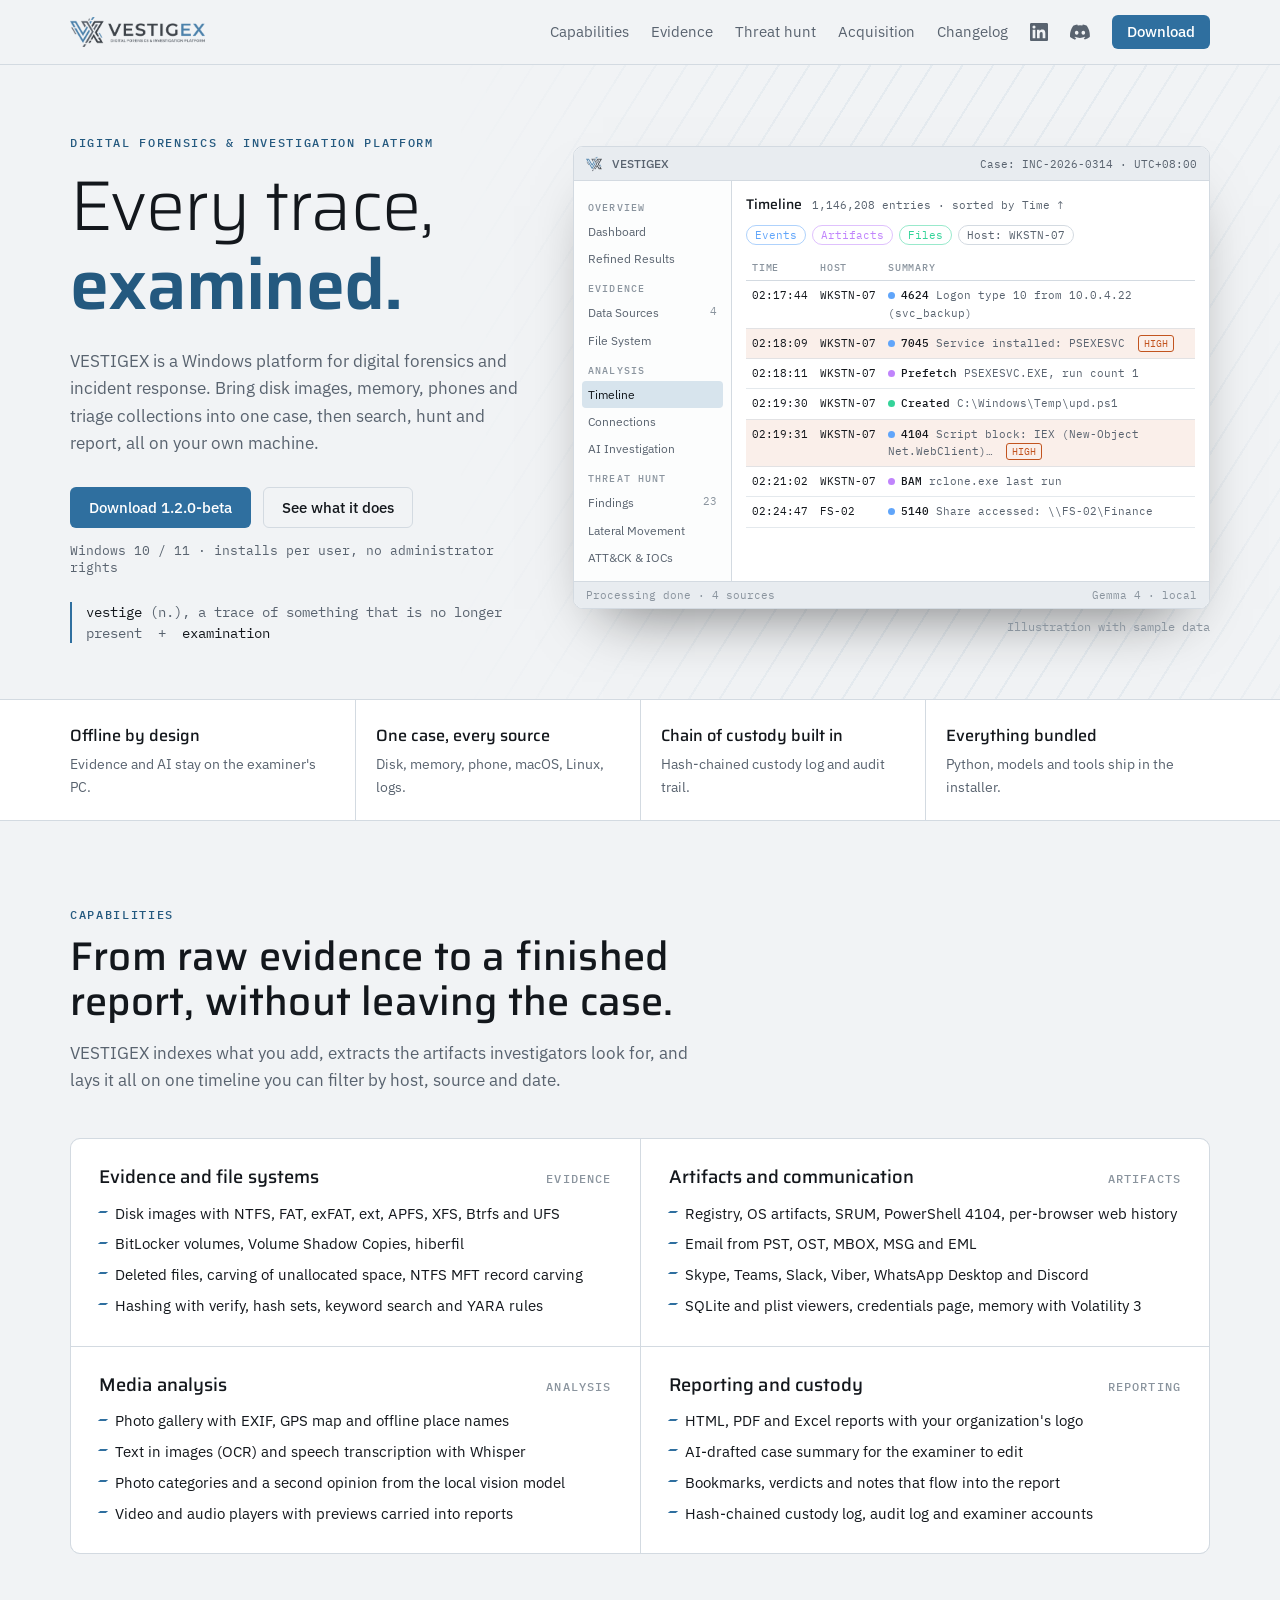
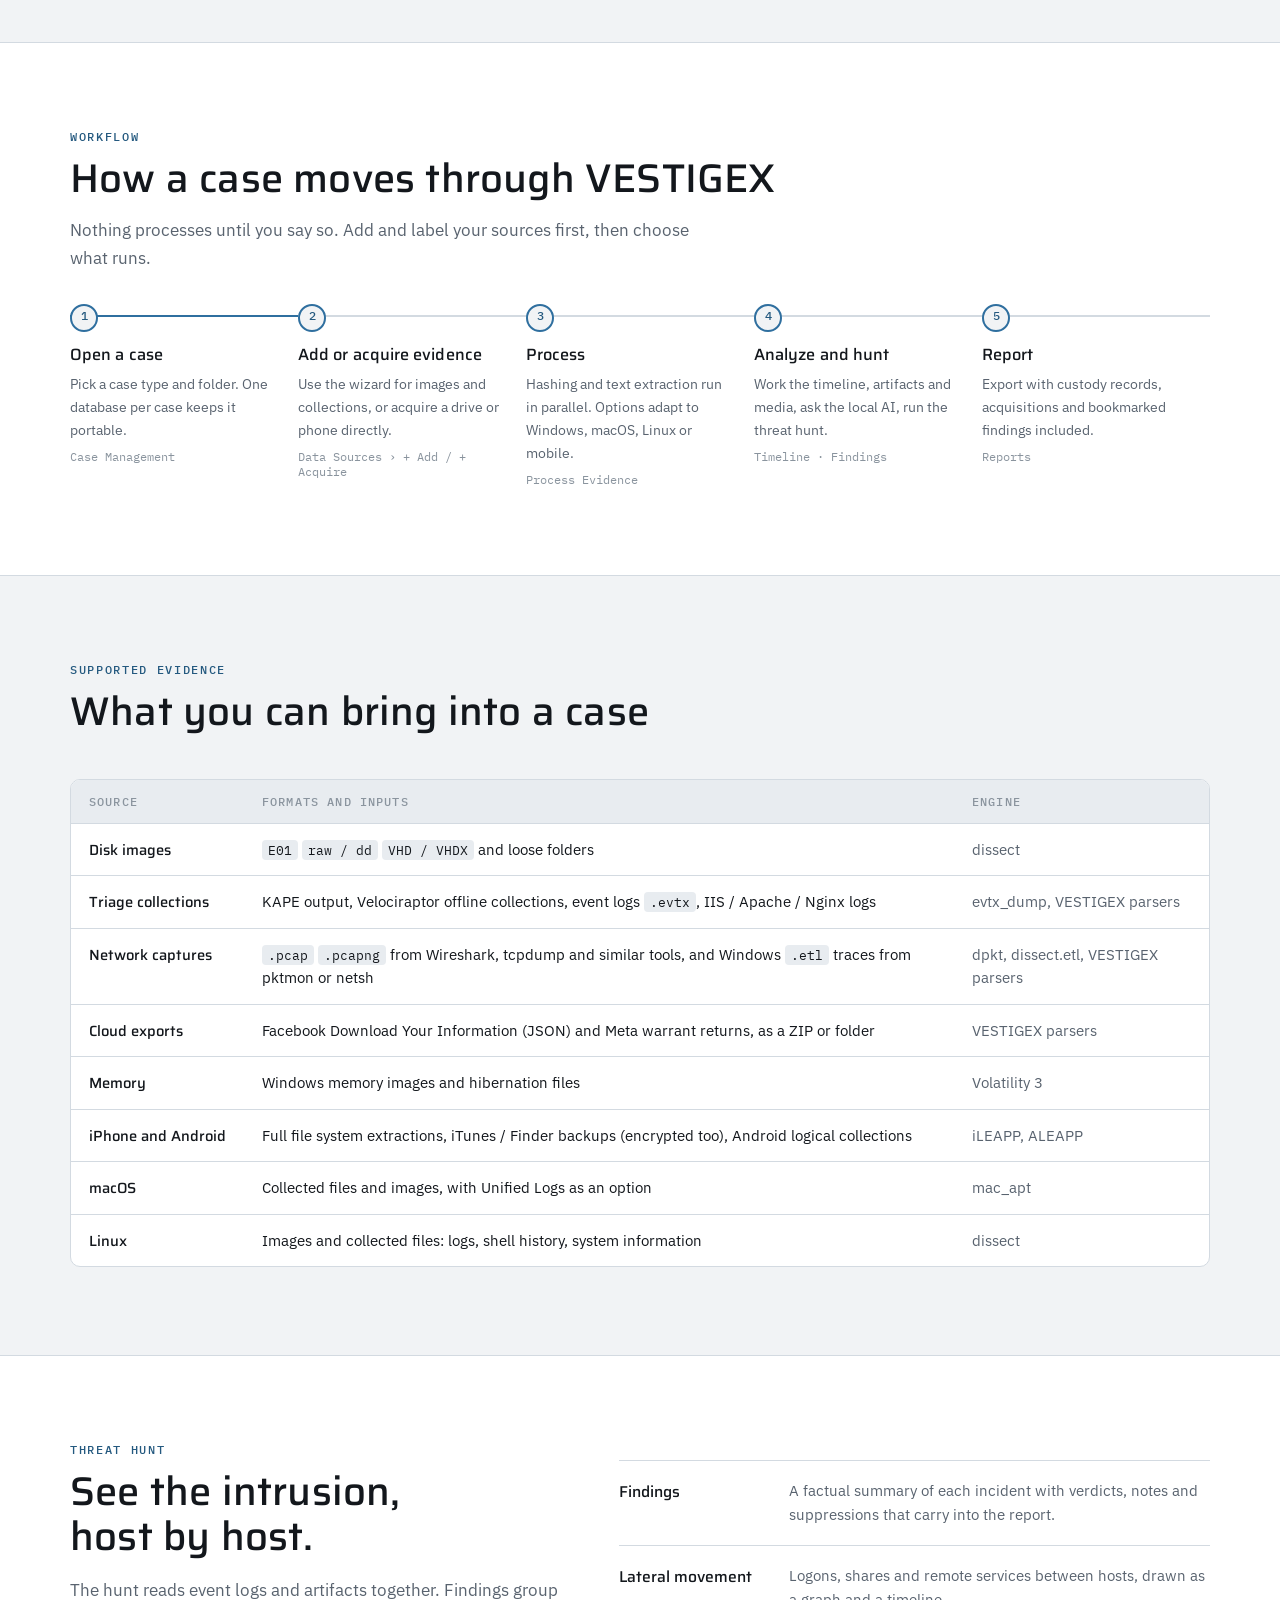
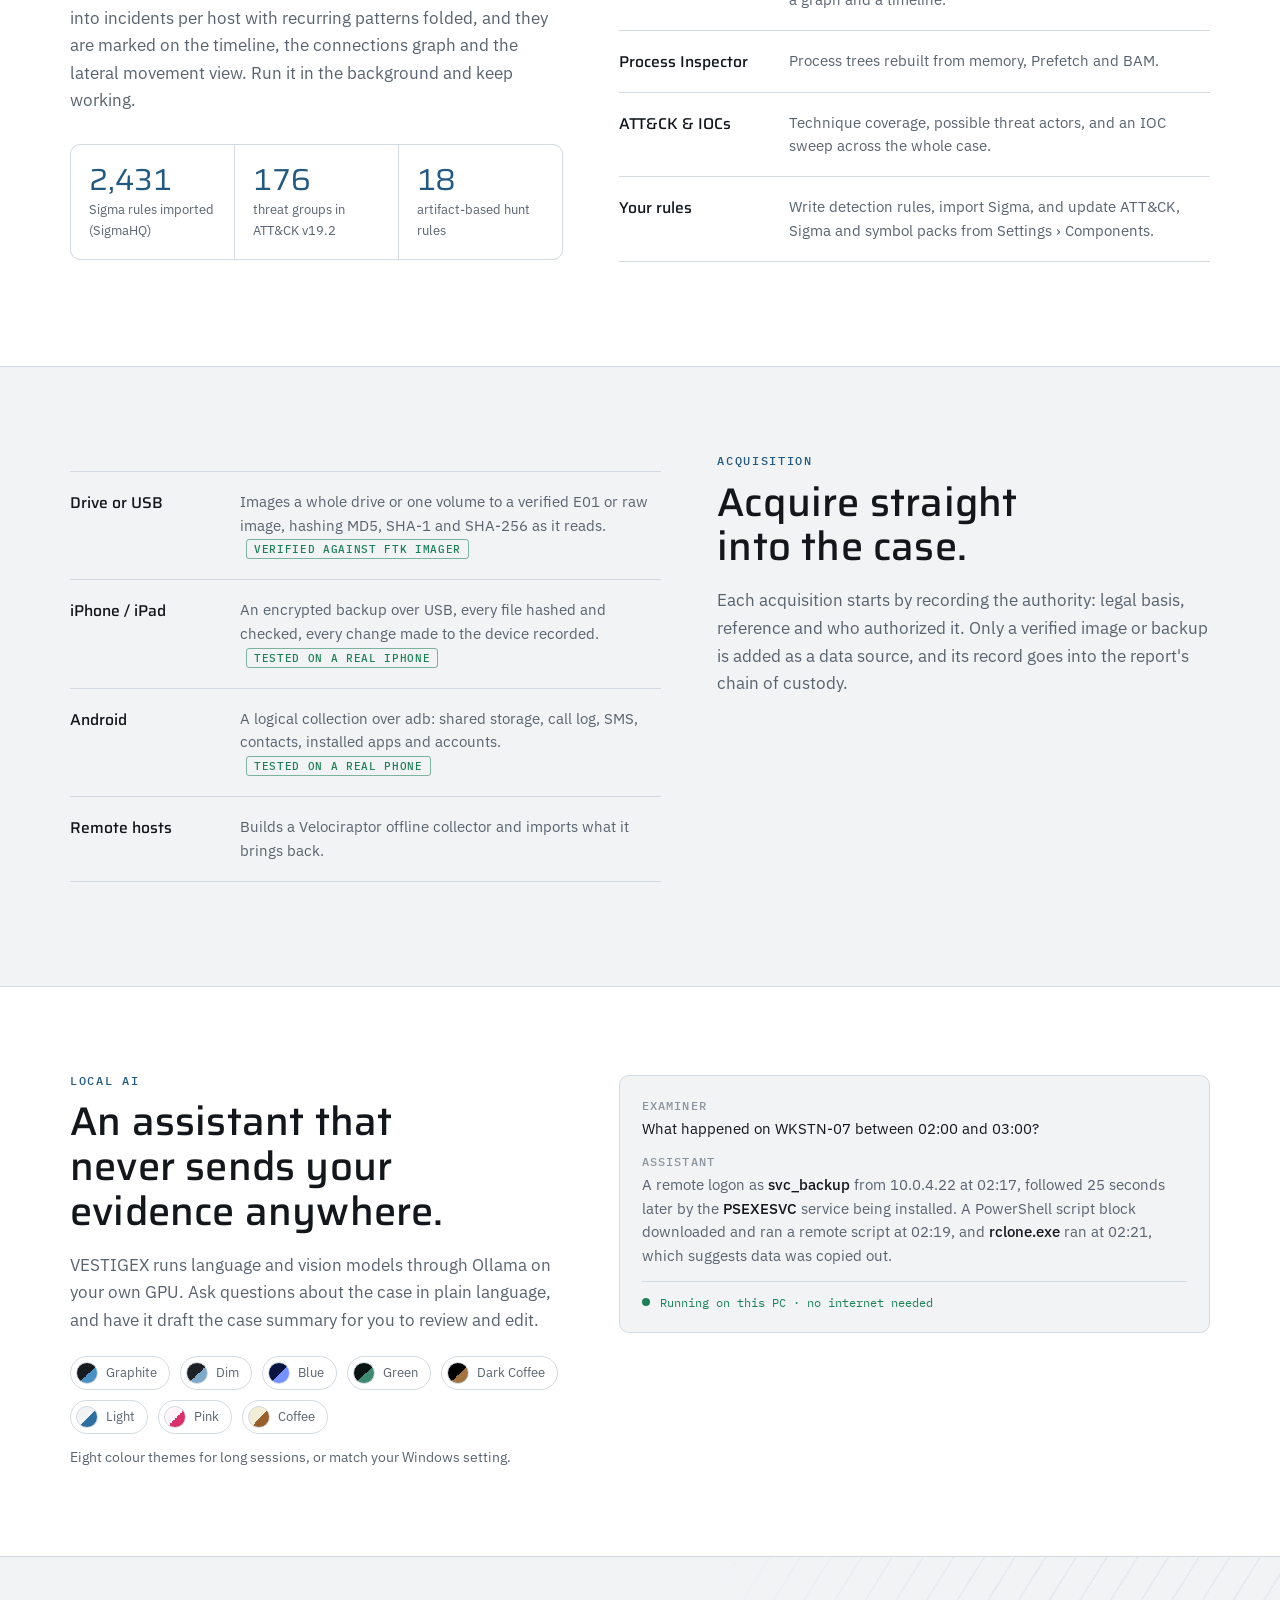
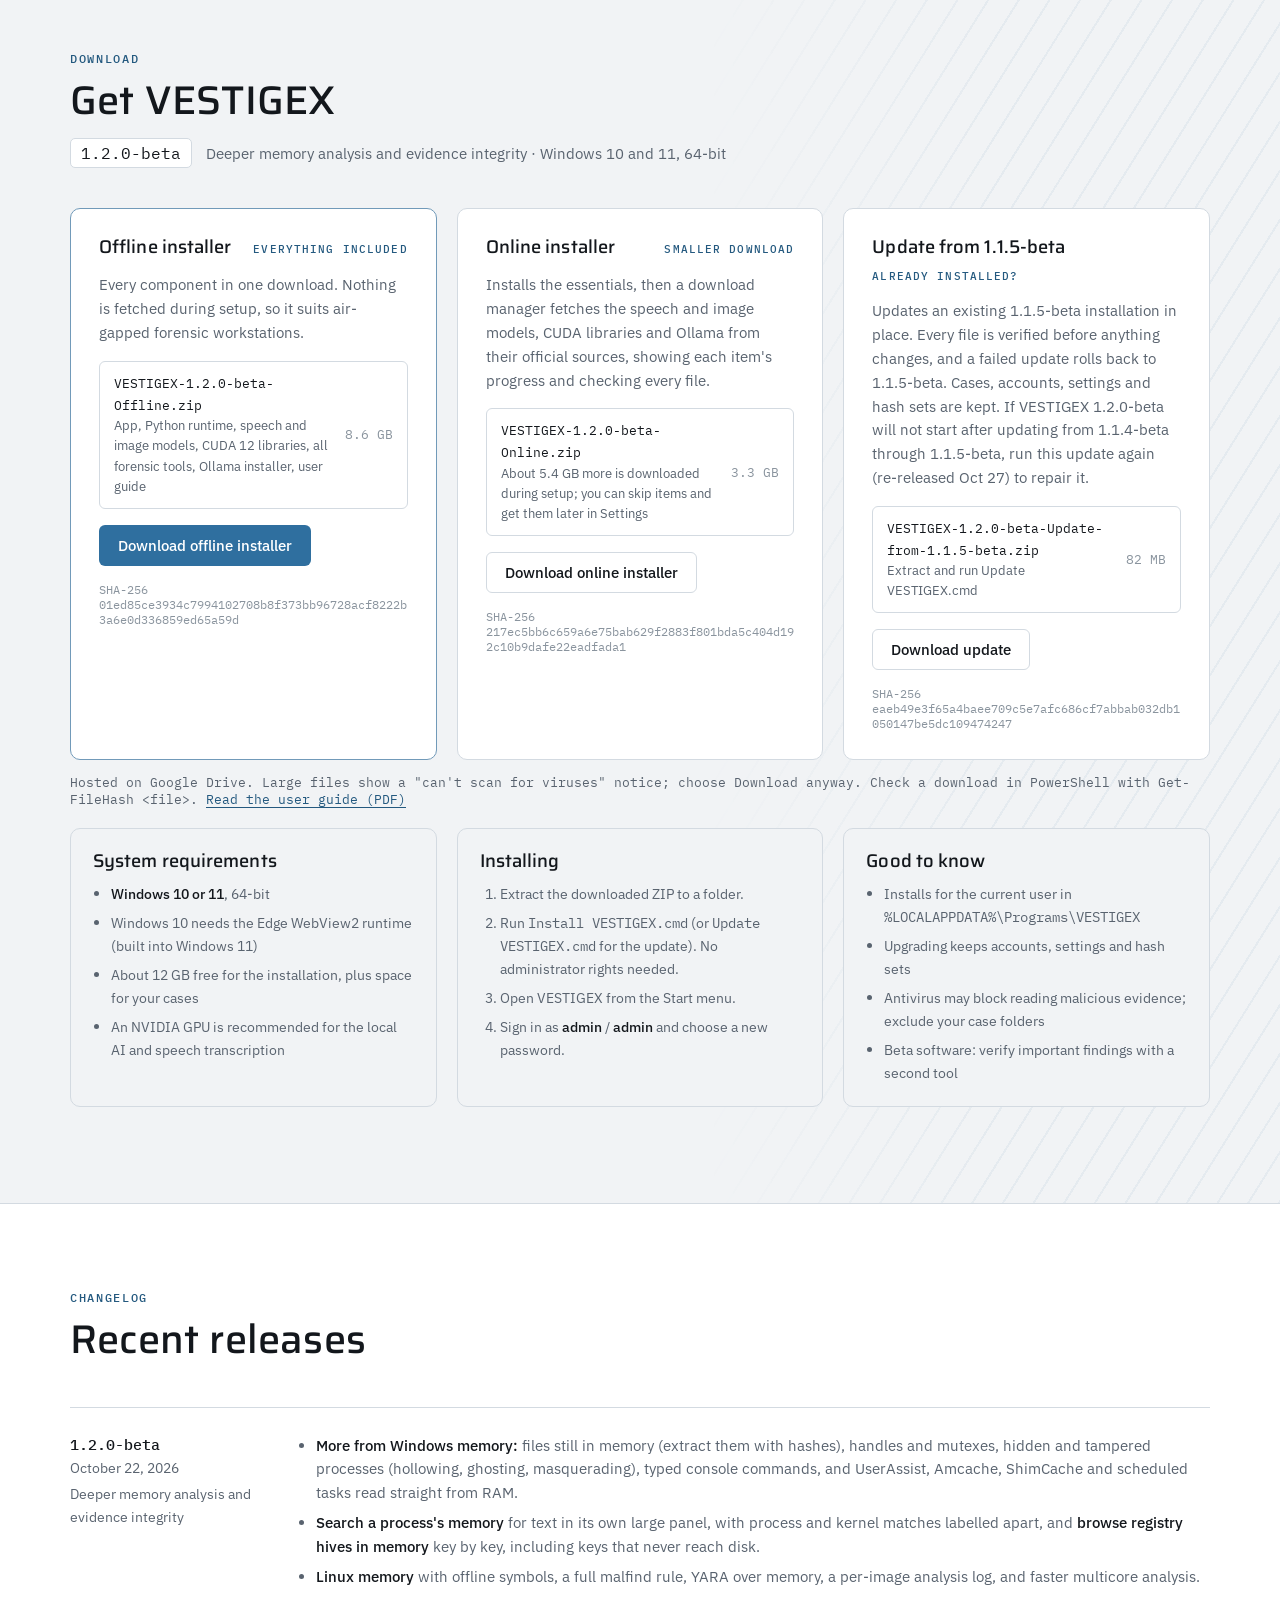
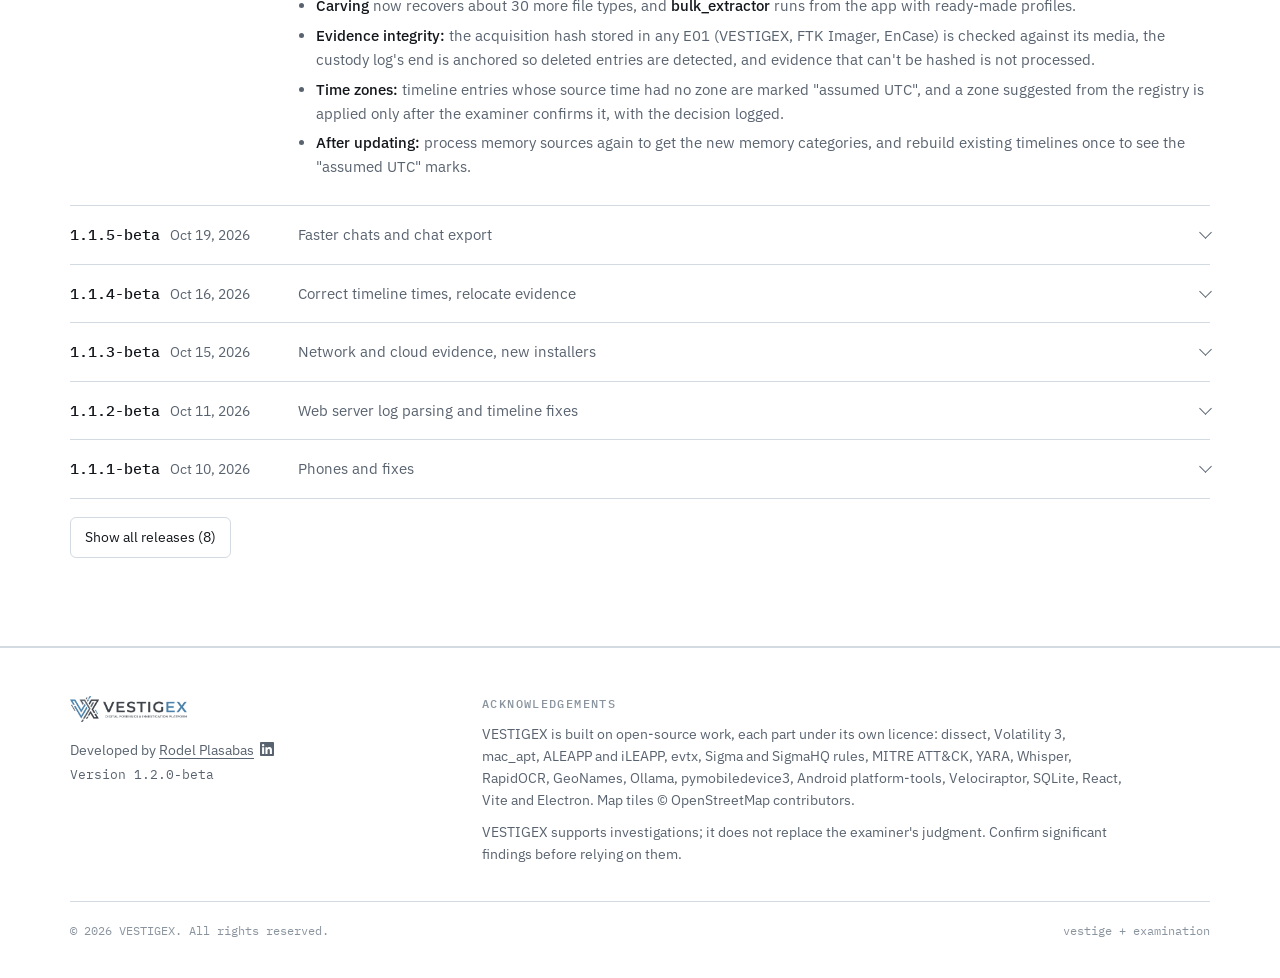
==== index.html @ ae1a9edc "Update package: re-released 1.2.0-beta update that also repairs installs from the 1.1.4 to 1.1.5 upd" ====
<!doctype html>
<html lang="en">
<head>
<meta charset="utf-8">
<meta name="viewport" content="width=device-width, initial-scale=1, viewport-fit=cover">
<title>VESTIGEX – Digital Forensics and Investigation Platform for Windows</title>
<meta name="description" content="VESTIGEX is a Windows workstation for digital forensics and incident response (DFIR). Analyze disk images, memory, phones and KAPE triage in one case, hunt threats with Sigma and MITRE ATT&amp;CK, and use a local AI that keeps evidence offline.">
<meta name="keywords" content="digital forensics, DFIR, incident response, forensic software, Windows forensics, memory forensics, mobile forensics, E01, KAPE, Sigma, MITRE ATT&amp;CK, threat hunting">
<meta name="author" content="Rodel Plasabas">
<meta name="robots" content="index, follow">
<link rel="canonical" href="https://vestigex.app/">
<meta name="theme-color" content="#111317">
<meta property="og:type" content="website">
<meta property="og:site_name" content="VESTIGEX">
<meta property="og:url" content="https://vestigex.app/">
<meta property="og:title" content="VESTIGEX – Digital Forensics &amp; Incident Response Platform">
<meta property="og:description" content="VESTIGEX is a Windows workstation for digital forensics and incident response (DFIR). Analyze disk images, memory, phones and KAPE triage in one case, hunt threats with Sigma and MITRE ATT&amp;CK, and use a local AI that keeps evidence offline.">
<meta property="og:image" content="https://vestigex.app/assets/og-image.png">
<meta property="og:image:width" content="1200">
<meta property="og:image:height" content="630">
<meta property="og:image:alt" content="VESTIGEX logo with the line Every trace, examined.">
<meta name="twitter:card" content="summary_large_image">
<meta name="twitter:title" content="VESTIGEX – Digital Forensics &amp; Incident Response Platform">
<meta name="twitter:description" content="VESTIGEX is a Windows workstation for digital forensics and incident response (DFIR). Analyze disk images, memory, phones and KAPE triage in one case, hunt threats with Sigma and MITRE ATT&amp;CK, and use a local AI that keeps evidence offline.">
<meta name="twitter:image" content="https://vestigex.app/assets/og-image.png">
<link rel="icon" type="image/png" href="assets/vestigex-mark-dark.png">
<link rel="apple-touch-icon" href="assets/vestigex-mark-dark.png">
<script type="application/ld+json">
{
  "@context": "https://schema.org",
  "@type": "SoftwareApplication",
  "name": "VESTIGEX",
  "description": "VESTIGEX is a Windows workstation for digital forensics and incident response (DFIR). Analyze disk images, memory, phones and KAPE triage in one case, hunt threats with Sigma and MITRE ATT&CK, and use a local AI that keeps evidence offline.",
  "applicationCategory": "SecurityApplication",
  "applicationSubCategory": "Digital forensics and incident response",
  "operatingSystem": "Windows 10, Windows 11",
  "softwareVersion": "1.2.0-beta",
  "url": "https://vestigex.app/",
  "image": "https://vestigex.app/assets/og-image.png",
  "downloadUrl": "https://vestigex.app/#download",
  "author": {
    "@type": "Person",
    "name": "Rodel Plasabas",
    "sameAs": "https://www.linkedin.com/in/rodelplasabas"
  },
  "featureList": [
    "Disk image analysis (E01, raw, VHD/VHDX)",
    "Memory forensics with Volatility 3",
    "iPhone and Android analysis",
    "Super-timeline",
    "Threat hunting with Sigma and MITRE ATT&CK",
    "Drive, iPhone and Android acquisition",
    "Local AI assistant",
    "Chain of custody and reports"
  ]
}
</script>
<link rel="preconnect" href="https://fonts.googleapis.com">
<link rel="preconnect" href="https://fonts.gstatic.com" crossorigin>
<link rel="stylesheet" href="https://fonts.googleapis.com/css2?family=Saira:wght@300;400;500;600&family=IBM+Plex+Sans:wght@400;500;600&family=IBM+Plex+Mono:wght@400;500&display=swap">
<style>
/* Layout: one long dark-first page. Hero pairs the claim with a working replica of the app window;
   below it, sections alternate between plain reading columns and dense evidence grids, ending at the download hub. */
:root {
  --bg: #111317;          /* graphite ground, a shade under the app's #171A1F */
  --surface: #171A1F;     /* the app's own Graphite surface */
  --raised: #1E232A;
  --line: #2A3039;
  --fg: #E4E7EB;          /* the logo's pale lettering */
  --muted: #8E98A5;
  --accent: #4A90C2;      /* the logo's steel blue, also the app's Graphite accent */
  --accent-hi: #6FAAD6;
  --accent-ink: #0B1A26;
  --steel: #5C6670;       /* the logo's dark grey strokes */
  --sev-high: #E07A4F;
  --sev-med: #D9B44A;
  --ok: #4FB38A;
  --stripe: rgba(74,144,194,.07);
  --display: "Saira", "Segoe UI", system-ui, sans-serif;
  --body: "IBM Plex Sans", "Segoe UI", system-ui, sans-serif;
  --mono: "IBM Plex Mono", ui-monospace, "Cascadia Mono", Consolas, monospace;
  --wrap: 1180px;
  color-scheme: dark;
}
@media (prefers-color-scheme: light) {
  :root:not([data-theme="dark"]) {
    --bg: #F1F3F5; --surface: #FFFFFF; --raised: #E8ECF0; --line: #D3DAE1;
    --fg: #13171C; --muted: #59636F; --accent: #2F6F9F; --accent-hi: #24597F; --accent-ink: #FFFFFF;
    --steel: #8A949E; --sev-high: #C2541F; --sev-med: #9A7609; --ok: #1F7F58; --stripe: rgba(47,111,159,.06);
    color-scheme: light;
  }
}
:root[data-theme="light"] {
  --bg: #F1F3F5; --surface: #FFFFFF; --raised: #E8ECF0; --line: #D3DAE1;
  --fg: #13171C; --muted: #59636F; --accent: #2F6F9F; --accent-hi: #24597F; --accent-ink: #FFFFFF;
  --steel: #8A949E; --sev-high: #C2541F; --sev-med: #9A7609; --ok: #1F7F58; --stripe: rgba(47,111,159,.06);
  color-scheme: light;
}

* { box-sizing: border-box; }
html { scroll-behavior: smooth; }
@media (prefers-reduced-motion: reduce) { html { scroll-behavior: auto; } *, *::before, *::after { animation: none !important; transition: none !important; } }
body { margin: 0; background: var(--bg); color: var(--fg); font: 400 16px/1.6 var(--body); -webkit-font-smoothing: antialiased; }
img { max-width: 100%; display: block; }
a { color: var(--accent-hi); text-decoration-thickness: 1px; text-underline-offset: 3px; }
a:focus-visible, button:focus-visible { outline: 2px solid var(--accent); outline-offset: 3px; border-radius: 4px; }
h1, h2, h3 { font-family: var(--display); font-weight: 500; line-height: 1.12; margin: 0; text-wrap: balance; letter-spacing: .005em; }
h2 { font-size: clamp(1.75rem, 3.2vw, 2.5rem); }
h3 { font-size: 1.15rem; font-weight: 500; }
p { margin: 0; }
.wrap { max-width: var(--wrap); margin: 0 auto; padding-inline: 20px; }
.eyebrow { font: 500 .74rem/1 var(--mono); letter-spacing: .14em; text-transform: uppercase; color: var(--accent-hi); }
.lede { color: var(--muted); font-size: 1.08rem; max-width: 62ch; }
.mono { font-family: var(--mono); }

/* logo swap follows the theme, like the app's BrandLogo */
.on-light { display: none; }
@media (prefers-color-scheme: light) { :root:not([data-theme="dark"]) .on-light { display: block; } :root:not([data-theme="dark"]) .on-dark { display: none; } }
:root[data-theme="light"] .on-light { display: block; }
:root[data-theme="light"] .on-dark { display: none; }

/* header */
.top { position: sticky; top: env(safe-area-inset-top, 0px); z-index: 20; background: color-mix(in srgb, var(--bg) 88%, transparent); backdrop-filter: blur(10px); border-bottom: 1px solid var(--line); }
.top .wrap { display: flex; align-items: center; gap: 24px; height: 64px; }
.brand img { height: 30px; width: auto; }
.nav { display: flex; gap: 22px; margin-left: auto; align-items: center; }
.nav a { color: var(--muted); text-decoration: none; font-size: .92rem; }
.nav a:hover { color: var(--fg); }
.nav a.social { display: inline-flex; align-items: center; gap: 8px; }
.nav a.social .lbl { display: none; }
@media (max-width: 860px) { .nav a.social .lbl { display: inline; } }
.by a { color: inherit; display: inline-flex; align-items: center; gap: 6px; }
.by a:hover { color: var(--fg); }
.nav a.btn-primary, .nav a.btn-primary:hover { color: var(--accent-ink); }
.btn { display: inline-flex; align-items: center; gap: 10px; font: 500 .95rem/1 var(--body); padding: 12px 18px; border-radius: 6px; text-decoration: none; border: 1px solid transparent; cursor: pointer; }
.btn-primary { background: var(--accent); color: var(--accent-ink); }
.btn-primary:hover { background: var(--accent-hi); }
.btn-ghost { border-color: var(--line); color: var(--fg); background: transparent; }
.btn-ghost:hover { border-color: var(--steel); }
.btn-sm { padding: 9px 14px; font-size: .88rem; }
.menu-btn { display: none; margin-left: auto; background: none; border: 1px solid var(--line); color: var(--fg); border-radius: 6px; padding: 8px 10px; font: 500 .85rem var(--body); }
@media (max-width: 860px) {
  .menu-btn { display: inline-flex; }
  .nav { display: none; position: absolute; left: 0; right: 0; top: 64px; flex-direction: column; align-items: stretch; gap: 0; background: var(--surface); border-bottom: 1px solid var(--line); padding: 8px 20px 16px; }
  .nav.open { display: flex; }
  .nav a { padding: 10px 0; border-bottom: 1px solid var(--line); }
  .nav .btn { margin-top: 12px; justify-content: center; }
}

/* hero */
.hero { position: relative; overflow: hidden; padding-block: 72px 56px; }
.hero::before { /* broken diagonal strokes from the logo, as a faint field */
  content: ""; position: absolute; inset: -20% -10% auto 35%; height: 140%;
  background: repeating-linear-gradient(-58deg, var(--stripe) 0 2px, transparent 2px 26px);
  mask-image: linear-gradient(90deg, transparent, #000 40%, #000 70%, transparent);
  pointer-events: none;
}
.hero-grid { position: relative; display: grid; grid-template-columns: minmax(0, 5fr) minmax(0, 7fr); gap: 48px; align-items: center; }
.hero h1 { font-size: clamp(2.6rem, 5.6vw, 4.4rem); font-weight: 300; letter-spacing: -.01em; margin-block: 18px 22px; }
.hero h1 b { font-weight: 600; color: var(--accent-hi); }
.etym { margin-top: 26px; font: 400 .85rem/1.5 var(--mono); color: var(--muted); border-left: 2px solid var(--accent); padding-left: 14px; }
.etym i { color: var(--fg); font-style: normal; }
.cta-row { display: flex; flex-wrap: wrap; gap: 12px; margin-top: 30px; }
.cta-note { margin-top: 14px; font: 400 .8rem var(--mono); color: var(--muted); }
@media (max-width: 960px) { .hero-grid { grid-template-columns: minmax(0, 1fr); } .hero { padding-block: 48px 40px; } }

/* app replica */
.app { border: 1px solid var(--line); border-radius: 10px; background: var(--surface); box-shadow: 0 30px 60px -30px rgba(0,0,0,.55); overflow: hidden; font-size: 12px; min-width: 0; }
.app-bar { display: flex; align-items: center; gap: 10px; height: 34px; padding: 0 12px; background: var(--raised); border-bottom: 1px solid var(--line); }
.app-bar img { height: 16px; width: 16px; }
.app-bar .t { font: 500 11.5px var(--body); color: var(--muted); }
.app-bar .case { margin-left: auto; font: 400 11px var(--mono); color: var(--muted); white-space: nowrap; }
.app-body { display: grid; grid-template-columns: 158px minmax(0, 1fr); min-height: 360px; }
.side { border-right: 1px solid var(--line); padding: 10px 8px; background: color-mix(in srgb, var(--surface) 80%, var(--bg)); }
.side .sec { font: 500 9.5px var(--mono); letter-spacing: .12em; text-transform: uppercase; color: var(--steel); margin: 10px 6px 4px; }
.side .it { display: flex; justify-content: space-between; padding: 4px 6px; border-radius: 4px; color: var(--muted); }
.side .it.on { background: color-mix(in srgb, var(--accent) 18%, transparent); color: var(--fg); }
.side .n { font-family: var(--mono); font-size: 10.5px; color: var(--steel); }
.main { padding: 12px 14px; min-width: 0; }
.main-h { display: flex; align-items: baseline; gap: 10px; flex-wrap: wrap; }
.main-h h4 { margin: 0; font: 500 14px var(--display); }
.main-h span { font: 400 10.5px var(--mono); color: var(--muted); }
.chips { display: flex; gap: 6px; margin: 10px 0; flex-wrap: wrap; }
.chip { font: 400 10.5px var(--mono); border: 1px solid var(--line); border-radius: 99px; padding: 2px 8px; color: var(--muted); }
.chip.ev { border-color: color-mix(in srgb, #60a5fa 50%, transparent); color: #60a5fa; }
.chip.ar { border-color: color-mix(in srgb, #c084fc 50%, transparent); color: #c084fc; }
.chip.fi { border-color: color-mix(in srgb, #34d399 50%, transparent); color: #34d399; }
.tl-scroll { overflow-x: auto; }
.tl { width: 100%; border-collapse: collapse; font-family: var(--mono); font-size: 10.8px; min-width: 470px; }
.tl th { text-align: left; font-weight: 500; color: var(--steel); padding: 5px 6px; border-bottom: 1px solid var(--line); text-transform: uppercase; letter-spacing: .08em; font-size: 9.5px; }
.tl td { padding: 6px; border-bottom: 1px solid color-mix(in srgb, var(--line) 60%, transparent); color: var(--fg); white-space: nowrap; vertical-align: top; }
.tl td.s { white-space: normal; color: var(--muted); }
.tl td.s b { color: var(--fg); font-weight: 500; }
.tl tr.hit td { background: color-mix(in srgb, var(--sev-high) 9%, transparent); }
.dot { display: inline-block; width: 7px; height: 7px; border-radius: 50%; margin-right: 6px; }
.dot.ev { background: #60a5fa; } .dot.ar { background: #c084fc; } .dot.fi { background: #34d399; }
.sev { font-size: 9.5px; padding: 1px 5px; border-radius: 3px; border: 1px solid var(--sev-high); color: var(--sev-high); margin-left: 6px; }
.app-foot { display: flex; justify-content: space-between; gap: 10px; padding: 6px 12px; border-top: 1px solid var(--line); font: 400 10.5px var(--mono); color: var(--steel); background: var(--raised); flex-wrap: wrap; }
.sample { margin-top: 10px; font: 400 .74rem var(--mono); color: var(--steel); text-align: right; }
@media (max-width: 560px) { .app-body { grid-template-columns: minmax(0, 1fr); } .side { display: none; } }

/* fact strip */
.facts { border-block: 1px solid var(--line); background: var(--surface); }
.facts .wrap { display: grid; grid-template-columns: repeat(4, minmax(0, 1fr)); }
.fact { padding: 22px 20px 22px 0; display: grid; gap: 4px; }
.fact + .fact { padding-left: 20px; border-left: 1px solid var(--line); }
.fact strong { font: 500 1.02rem var(--display); }
.fact span { color: var(--muted); font-size: .9rem; }
@media (max-width: 820px) { .facts .wrap { grid-template-columns: repeat(2, minmax(0, 1fr)); } .fact:nth-child(3) { padding-left: 0; border-left: 0; } .fact:nth-child(n+3) { border-top: 1px solid var(--line); } }
@media (max-width: 460px) { .facts .wrap { grid-template-columns: minmax(0, 1fr); } .fact, .fact + .fact { padding-left: 0; border-left: 0; } .fact + .fact { border-top: 1px solid var(--line); } }

/* sections */
section.blk { padding-block: 88px; }
.blk-head { display: grid; gap: 14px; margin-bottom: 44px; max-width: 760px; }

/* capabilities: four areas */
.areas { display: grid; grid-template-columns: repeat(2, minmax(0, 1fr)); gap: 1px; background: var(--line); border: 1px solid var(--line); border-radius: 10px; overflow: hidden; }
.area { background: var(--surface); padding: 28px; display: grid; gap: 14px; align-content: start; min-width: 0; }
.area-h { display: flex; align-items: baseline; justify-content: space-between; gap: 12px; }
.area-h .k { font: 500 .72rem var(--mono); color: var(--steel); letter-spacing: .1em; text-transform: uppercase; }
.area p { color: var(--muted); }
.area ul { margin: 0; padding: 0; list-style: none; display: grid; gap: 7px; font-size: .93rem; }
.area li { padding-left: 16px; position: relative; }
.area li::before { content: ""; position: absolute; left: 0; top: .62em; width: 8px; height: 2px; background: var(--accent); transform: skewX(-50deg); }
@media (max-width: 760px) { .areas { grid-template-columns: minmax(0, 1fr); } }

/* workflow: a real sequence */
.flow { display: grid; grid-template-columns: repeat(5, minmax(0, 1fr)); gap: 0; counter-reset: step; }
.step { position: relative; padding: 22px 18px 0 0; border-top: 2px solid var(--line); display: grid; gap: 8px; align-content: start; }
.step::before { counter-increment: step; content: counter(step); position: absolute; top: -13px; left: 0; width: 24px; height: 24px; border-radius: 50%; background: var(--bg); border: 2px solid var(--accent); font: 500 .74rem/20px var(--mono); text-align: center; color: var(--accent-hi); }
.step:first-child { border-top-color: var(--accent); }
.step h3 { font-size: 1.02rem; margin-top: 6px; }
.step p { color: var(--muted); font-size: .9rem; }
.step .ui { font: 400 .76rem var(--mono); color: var(--steel); }
@media (max-width: 900px) { .flow { grid-template-columns: minmax(0, 1fr); gap: 26px; } .step { border-top: 0; border-left: 2px solid var(--line); padding: 0 0 0 26px; } .step:first-child { border-left-color: var(--accent); } .step::before { left: -13px; top: 0; } .step h3 { margin-top: 0; } }

/* evidence table */
.ev-scroll { overflow-x: auto; border: 1px solid var(--line); border-radius: 10px; background: var(--surface); }
.evt { width: 100%; border-collapse: collapse; min-width: 640px; }
.evt th, .evt td { text-align: left; padding: 14px 18px; border-bottom: 1px solid var(--line); vertical-align: top; }
.evt tr:last-child td { border-bottom: 0; }
.evt th { font: 500 .72rem var(--mono); letter-spacing: .1em; text-transform: uppercase; color: var(--steel); background: var(--raised); }
.evt td:first-child { font-family: var(--display); font-weight: 500; white-space: nowrap; }
.evt td { font-size: .92rem; }
.evt td.m { color: var(--muted); }
.evt code { font: 400 .84rem var(--mono); color: var(--fg); background: var(--raised); padding: 1px 6px; border-radius: 4px; white-space: nowrap; }

/* split sections (hunt, acquire, AI) */
.split { display: grid; grid-template-columns: minmax(0, 5fr) minmax(0, 6fr); gap: 56px; align-items: start; }
.split.rev { grid-template-columns: minmax(0, 6fr) minmax(0, 5fr); }
@media (max-width: 900px) { .split, .split.rev { grid-template-columns: minmax(0, 1fr); gap: 32px; } }
.stats { display: grid; grid-template-columns: repeat(3, minmax(0, 1fr)); gap: 1px; background: var(--line); border: 1px solid var(--line); border-radius: 10px; overflow: hidden; margin-top: 30px; }
.stat { background: var(--surface); padding: 18px; display: grid; gap: 2px; }
.stat b { font: 400 1.9rem/1.1 var(--display); color: var(--accent-hi); font-variant-numeric: tabular-nums; }
.stat span { font-size: .82rem; color: var(--muted); }
@media (max-width: 460px) { .stats { grid-template-columns: minmax(0, 1fr); } }
.list-rows { display: grid; border-top: 1px solid var(--line); }
.row { display: grid; grid-template-columns: 150px minmax(0, 1fr); gap: 20px; padding: 18px 0; border-bottom: 1px solid var(--line); }
.row dt { font: 500 .98rem var(--display); }
.row dd { margin: 0; color: var(--muted); font-size: .93rem; }
.row dd .tag { display: inline-block; font: 500 .7rem var(--mono); letter-spacing: .06em; text-transform: uppercase; padding: 2px 7px; border-radius: 3px; margin-left: 6px; color: var(--ok); border: 1px solid color-mix(in srgb, var(--ok) 55%, transparent); vertical-align: 1px; }
@media (max-width: 520px) { .row { grid-template-columns: minmax(0, 1fr); gap: 6px; } }
.alt { background: var(--surface); border-block: 1px solid var(--line); }

.ai-card { border: 1px solid var(--line); border-radius: 10px; background: var(--bg); padding: 22px; font-size: .92rem; display: grid; gap: 14px; }
.alt .ai-card { background: var(--bg); }
.msg { display: grid; gap: 4px; }
.msg .who { font: 500 .72rem var(--mono); text-transform: uppercase; letter-spacing: .1em; color: var(--steel); }
.msg.q p { color: var(--fg); }
.msg.a p { color: var(--muted); }
.msg.a p b { color: var(--fg); font-weight: 500; }
.cite { font: 400 .78rem var(--mono); color: var(--accent-hi); }
.offline { display: flex; gap: 10px; align-items: center; font: 400 .78rem var(--mono); color: var(--ok); border-top: 1px solid var(--line); padding-top: 12px; }
.offline::before { content: ""; width: 8px; height: 8px; border-radius: 50%; background: var(--ok); }

/* themes */
.themes { display: flex; flex-wrap: wrap; gap: 10px; margin-top: 22px; }
.sw { display: flex; align-items: center; gap: 8px; font-size: .84rem; color: var(--muted); border: 1px solid var(--line); border-radius: 99px; padding: 5px 12px 5px 5px; }
.sw i { width: 22px; height: 22px; border-radius: 50%; border: 1px solid var(--line); background: linear-gradient(135deg, var(--a) 0 55%, var(--b) 55%); }

/* download hub */
.dl { padding-block: 96px; position: relative; overflow: hidden; }
.dl::before { content: ""; position: absolute; inset: 0 0 0 55%; background: repeating-linear-gradient(-58deg, var(--stripe) 0 2px, transparent 2px 26px); mask-image: linear-gradient(90deg, transparent, #000 50%); pointer-events: none; }
.dl .wrap { position: relative; }
.ver { display: flex; flex-wrap: wrap; align-items: baseline; gap: 14px; margin-top: 14px; }
.ver .v { font: 400 1rem var(--mono); color: var(--fg); border: 1px solid var(--line); border-radius: 5px; padding: 4px 10px; background: var(--surface); }
.ver span { color: var(--muted); font-size: .92rem; }
.pkgs { display: grid; grid-template-columns: minmax(0, 7fr) minmax(0, 5fr); gap: 20px; margin-top: 40px; }
@media (max-width: 900px) { .pkgs { grid-template-columns: minmax(0, 1fr); } }
.pkg { border: 1px solid var(--line); border-radius: 10px; background: var(--surface); padding: 28px; display: grid; gap: 16px; align-content: start; min-width: 0; }
.pkgs-3 { grid-template-columns: repeat(3, minmax(0, 1fr)); }
@media (max-width: 1000px) { .pkgs-3 { grid-template-columns: minmax(0, 1fr); } }
.sha { font: 400 .72rem var(--mono); color: var(--steel); overflow-wrap: anywhere; }
.pkg.main-pkg { border-color: color-mix(in srgb, var(--accent) 60%, var(--line)); }
.pkg-h { display: flex; justify-content: space-between; align-items: baseline; gap: 12px; flex-wrap: wrap; }
.badge { font: 500 .7rem var(--mono); letter-spacing: .1em; text-transform: uppercase; color: var(--accent-hi); }
.pkg p { color: var(--muted); font-size: .93rem; }
.files { display: grid; gap: 0; border: 1px solid var(--line); border-radius: 6px; overflow: hidden; }
.file { display: grid; grid-template-columns: minmax(0, 1fr) auto; gap: 12px; padding: 10px 14px; border-bottom: 1px solid var(--line); font-size: .86rem; align-items: center; }
.file:last-child { border-bottom: 0; }
.file code { font: 400 .84rem var(--mono); color: var(--fg); overflow-wrap: anywhere; }
.file small { color: var(--muted); font-size: .8rem; display: block; }
.file .sz { font: 400 .8rem var(--mono); color: var(--steel); white-space: nowrap; }
.pkg .btn { justify-self: start; }
.pending { font: 400 .78rem var(--mono); color: var(--sev-med); }
.req-grid { display: grid; grid-template-columns: repeat(3, minmax(0, 1fr)); gap: 20px; margin-top: 20px; }
@media (max-width: 900px) { .req-grid { grid-template-columns: minmax(0, 1fr); } }
.req { border: 1px solid var(--line); border-radius: 10px; padding: 22px; display: grid; gap: 10px; align-content: start; background: var(--bg); }
.req ul { margin: 0; padding-left: 18px; color: var(--muted); font-size: .9rem; display: grid; gap: 6px; }
.req ol { margin: 0; padding-left: 20px; color: var(--muted); font-size: .9rem; display: grid; gap: 6px; }
.req b { color: var(--fg); font-weight: 500; }

/* changelog */
.log { display: grid; gap: 0; border-top: 1px solid var(--line); }
.rel { display: grid; grid-template-columns: 200px minmax(0, 1fr); gap: 28px; padding: 26px 0; border-bottom: 1px solid var(--line); }
.rel .rv { font: 500 .95rem var(--mono); color: var(--fg); }
.rel .rn { color: var(--muted); font-size: .88rem; margin-top: 4px; }
.rel ul { margin: 0; padding-left: 18px; display: grid; gap: 6px; color: var(--muted); font-size: .93rem; }
.rel li b { color: var(--fg); font-weight: 500; }
@media (max-width: 640px) { .rel { grid-template-columns: minmax(0, 1fr); gap: 10px; } }
.rel-fold { border-bottom: 1px solid var(--line); }
.rel-fold summary { display: grid; grid-template-columns: 200px minmax(0, 1fr) auto; gap: 28px; align-items: baseline; padding: 16px 0; cursor: pointer; list-style: none; }
.rel-fold summary::-webkit-details-marker { display: none; }
.rel-fold summary::after { content: ""; width: 8px; height: 8px; border-right: 1.5px solid var(--muted); border-bottom: 1.5px solid var(--muted); transform: translateY(-3px) rotate(45deg); transition: transform .15s; }
.rel-fold[open] summary::after { transform: translateY(1px) rotate(-135deg); }
.rel-fold summary:hover .rn, .rel-fold[open] summary .rn { color: var(--fg); }
.rel-fold summary:focus-visible { outline: 2px solid var(--accent); outline-offset: 2px; }
.rel-fold .rv { font: 500 .95rem var(--mono); color: var(--fg); }
.rel-fold .meta { white-space: nowrap; }
.rel-fold .release-date { display: inline; margin: 0 0 0 10px; }
.rel-fold .rn { color: var(--muted); font-size: .93rem; }
.rel-fold ul { margin: 0 0 22px 228px; padding-left: 18px; display: grid; gap: 6px; color: var(--muted); font-size: .93rem; }
.rel-fold li b { color: var(--fg); font-weight: 500; }
.log-more { justify-self: start; margin-top: 18px; padding: 8px 14px; background: none; border: 1px solid var(--line); border-radius: 6px; color: var(--fg); font: inherit; font-size: .88rem; cursor: pointer; }
.log-more:hover { border-color: var(--accent); }
@media (max-width: 640px) {
  .rel-fold summary { grid-template-columns: minmax(0, 1fr) auto; gap: 4px 12px; }
  .rel-fold .rn { grid-column: 1; grid-row: 2; }
  .rel-fold summary::after { grid-row: 1; grid-column: 2; }
  .rel-fold ul { margin-left: 0; }
}

/* footer */
footer { border-top: 1px solid var(--line); padding-block: 48px 40px; background: var(--surface); }
.foot { display: grid; grid-template-columns: minmax(0, 4fr) minmax(0, 8fr); gap: 48px; }
@media (max-width: 820px) { .foot { grid-template-columns: minmax(0, 1fr); gap: 28px; } }
.foot img { height: 26px; width: auto; }
.foot .by { margin-top: 16px; color: var(--muted); font-size: .9rem; display: grid; gap: 4px; }
.ack h3 { font: 500 .72rem var(--mono); letter-spacing: .12em; text-transform: uppercase; color: var(--steel); margin-bottom: 12px; }
.ack p { color: var(--muted); font-size: .86rem; max-width: 80ch; }
.ack p + p { margin-top: 10px; }
.legal { margin-top: 36px; padding-top: 20px; border-top: 1px solid var(--line); display: flex; justify-content: space-between; gap: 16px; flex-wrap: wrap; font: 400 .78rem var(--mono); color: var(--steel); }
.release-date { display: block; margin: 4px 0; color: var(--muted); font-size: .85rem; }
</style>
</head>
<body>

<header class="top">
  <div class="wrap">
    <a class="brand" href="#top" aria-label="VESTIGEX home">
      <img class="on-dark" src="assets/vestigex-logo-dark.png" alt="VESTIGEX Digital Forensics &amp; Investigation Platform" width="135" height="30">
      <img class="on-light" src="assets/vestigex-logo-light.png" alt="VESTIGEX Digital Forensics &amp; Investigation Platform" width="135" height="30">
    </a>
    <button class="menu-btn" id="menu-btn" aria-expanded="false" aria-controls="nav">Menu</button>
    <nav class="nav" id="nav">
      <a href="#capabilities">Capabilities</a>
      <a href="#evidence">Evidence</a>
      <a href="#hunt">Threat hunt</a>
      <a href="#acquire">Acquisition</a>
      <a href="#changelog">Changelog</a>
      <a class="social" href="https://www.linkedin.com/in/rodelplasabas" target="_blank" rel="noopener" aria-label="Rodel Plasabas on LinkedIn" title="Rodel Plasabas on LinkedIn"><svg viewBox="0 0 24 24" width="18" height="18" aria-hidden="true" fill="currentColor"><path d="M20.45 20.45h-3.56v-5.57c0-1.33-.02-3.04-1.85-3.04-1.85 0-2.14 1.45-2.14 2.94v5.67H9.34V9h3.42v1.56h.05c.48-.9 1.64-1.85 3.37-1.85 3.6 0 4.27 2.37 4.27 5.46v6.28zM5.34 7.43a2.06 2.06 0 1 1 0-4.13 2.06 2.06 0 0 1 0 4.13zM7.12 20.45H3.56V9h3.56v11.45zM22.22 0H1.77C.79 0 0 .77 0 1.73v20.54C0 23.23.79 24 1.77 24h20.45c.98 0 1.78-.77 1.78-1.73V1.73C24 .77 23.2 0 22.22 0z"/></svg><span class="lbl">LinkedIn</span></a>
      <a class="social" href="https://discord.gg/9P9mwbh7GY" target="_blank" rel="noopener noreferrer" aria-label="Join VESTIGEX on Discord" title="Join VESTIGEX on Discord"><svg viewBox="0 0 24 24" width="20" height="20" aria-hidden="true" fill="currentColor"><path d="M20.32 4.37a19.8 19.8 0 0 0-4.89-1.52c-.21.38-.45.87-.61 1.25a18.3 18.3 0 0 0-5.49 0c-.17-.38-.41-.87-.62-1.25a19.7 19.7 0 0 0-4.88 1.52C.53 9.05-.32 13.58.1 18.06a19.9 19.9 0 0 0 6.02 3.09c.46-.63.87-1.3 1.23-2a13.1 13.1 0 0 1-1.92-.99l.45-.35c3.93 1.79 8.18 1.79 12.06 0l.45.35a13.1 13.1 0 0 1-1.92.99c.36.7.77 1.36 1.23 1.99a19.8 19.8 0 0 0 6.03-3.08c.5-5.18-.84-9.68-3.55-13.69zM8.02 15.33c-1.18 0-2.16-1.08-2.16-2.42s.96-2.42 2.16-2.42 2.18 1.1 2.16 2.42c0 1.34-.96 2.42-2.16 2.42zm7.98 0c-1.19 0-2.16-1.08-2.16-2.42s.95-2.42 2.16-2.42 2.17 1.1 2.15 2.42c0 1.34-.94 2.42-2.15 2.42z"/></svg><span class="lbl">Discord</span></a>
      <a class="btn btn-primary btn-sm" href="#download">Download</a>
    </nav>
  </div>
</header>

<main id="top">

<section class="hero">
  <div class="wrap hero-grid">
    <div>
      <div class="eyebrow">Digital forensics &amp; investigation platform</div>
      <h1>Every trace, <b>examined.</b></h1>
      <p class="lede">VESTIGEX is a Windows platform for digital forensics and incident response. Bring disk images, memory, phones and triage collections into one case, then search, hunt and report, all on your own machine.</p>
      <div class="cta-row">
        <a class="btn btn-primary" href="#download">Download 1.2.0-beta</a>
        <a class="btn btn-ghost" href="#capabilities">See what it does</a>
      </div>
      <p class="cta-note">Windows 10 / 11 · installs per user, no administrator rights</p>
      <p class="etym"><i>vestige</i> (n.), a trace of something that is no longer present &nbsp;+&nbsp; <i>examination</i></p>
    </div>

    <figure style="margin:0; min-width:0">
      <div class="app" role="img" aria-label="The VESTIGEX window showing the Timeline page of a case, with events, artifacts and files on one timeline and a high-severity finding highlighted.">
        <div class="app-bar">
          <img class="on-dark" src="assets/vestigex-mark-dark.png" alt="">
          <img class="on-light" src="assets/vestigex-mark-light.png" alt="">
          <span class="t">VESTIGEX</span>
          <span class="case">Case: INC-2026-0314 · UTC+08:00</span>
        </div>
        <div class="app-body">
          <div class="side" aria-hidden="true">
            <div class="sec">Overview</div>
            <div class="it">Dashboard</div>
            <div class="it">Refined Results</div>
            <div class="sec">Evidence</div>
            <div class="it">Data Sources <span class="n">4</span></div>
            <div class="it">File System</div>
            <div class="sec">Analysis</div>
            <div class="it on">Timeline</div>
            <div class="it">Connections</div>
            <div class="it">AI Investigation</div>
            <div class="sec">Threat Hunt</div>
            <div class="it">Findings <span class="n">23</span></div>
            <div class="it">Lateral Movement</div>
            <div class="it">ATT&amp;CK &amp; IOCs</div>
          </div>
          <div class="main">
            <div class="main-h"><h4>Timeline</h4><span>1,146,208 entries · sorted by Time ↑</span></div>
            <div class="chips"><span class="chip ev">Events</span><span class="chip ar">Artifacts</span><span class="chip fi">Files</span><span class="chip">Host: WKSTN-07</span></div>
            <div class="tl-scroll">
              <table class="tl">
                <thead><tr><th>Time</th><th>Host</th><th>Summary</th></tr></thead>
                <tbody>
                  <tr><td>02:17:44</td><td>WKSTN-07</td><td class="s"><span class="dot ev"></span><b>4624</b> Logon type 10 from 10.0.4.22 (svc_backup)</td></tr>
                  <tr class="hit"><td>02:18:09</td><td>WKSTN-07</td><td class="s"><span class="dot ev"></span><b>7045</b> Service installed: PSEXESVC <span class="sev">HIGH</span></td></tr>
                  <tr><td>02:18:11</td><td>WKSTN-07</td><td class="s"><span class="dot ar"></span><b>Prefetch</b> PSEXESVC.EXE, run count 1</td></tr>
                  <tr><td>02:19:30</td><td>WKSTN-07</td><td class="s"><span class="dot fi"></span><b>Created</b> C:\Windows\Temp\upd.ps1</td></tr>
                  <tr class="hit"><td>02:19:31</td><td>WKSTN-07</td><td class="s"><span class="dot ev"></span><b>4104</b> Script block: IEX (New-Object Net.WebClient)… <span class="sev">HIGH</span></td></tr>
                  <tr><td>02:21:02</td><td>WKSTN-07</td><td class="s"><span class="dot ar"></span><b>BAM</b> rclone.exe last run</td></tr>
                  <tr><td>02:24:47</td><td>FS-02</td><td class="s"><span class="dot ev"></span><b>5140</b> Share accessed: \\FS-02\Finance</td></tr>
                </tbody>
              </table>
            </div>
          </div>
        </div>
        <div class="app-foot"><span>Processing done · 4 sources</span><span>Gemma 4 · local</span></div>
      </div>
      <figcaption class="sample">Illustration with sample data</figcaption>
    </figure>
  </div>
</section>

<div class="facts">
  <div class="wrap">
    <div class="fact"><strong>Offline by design</strong><span>Evidence and AI stay on the examiner's PC.</span></div>
    <div class="fact"><strong>One case, every source</strong><span>Disk, memory, phone, macOS, Linux, logs.</span></div>
    <div class="fact"><strong>Chain of custody built in</strong><span>Hash-chained custody log and audit trail.</span></div>
    <div class="fact"><strong>Everything bundled</strong><span>Python, models and tools ship in the installer.</span></div>
  </div>
</div>

<section class="blk" id="capabilities">
  <div class="wrap">
    <div class="blk-head">
      <div class="eyebrow">Capabilities</div>
      <h2>From raw evidence to a finished report, without leaving the case.</h2>
      <p class="lede">VESTIGEX indexes what you add, extracts the artifacts investigators look for, and lays it all on one timeline you can filter by host, source and date.</p>
    </div>
    <div class="areas">
      <div class="area">
        <div class="area-h"><h3>Evidence and file systems</h3><span class="k">Evidence</span></div>
        <ul>
          <li>Disk images with NTFS, FAT, exFAT, ext, APFS, XFS, Btrfs and UFS</li>
          <li>BitLocker volumes, Volume Shadow Copies, hiberfil</li>
          <li>Deleted files, carving of unallocated space, NTFS MFT record carving</li>
          <li>Hashing with verify, hash sets, keyword search and YARA rules</li>
        </ul>
      </div>
      <div class="area">
        <div class="area-h"><h3>Artifacts and communication</h3><span class="k">Artifacts</span></div>
        <ul>
          <li>Registry, OS artifacts, SRUM, PowerShell 4104, per-browser web history</li>
          <li>Email from PST, OST, MBOX, MSG and EML</li>
          <li>Skype, Teams, Slack, Viber, WhatsApp Desktop and Discord</li>
          <li>SQLite and plist viewers, credentials page, memory with Volatility 3</li>
        </ul>
      </div>
      <div class="area">
        <div class="area-h"><h3>Media analysis</h3><span class="k">Analysis</span></div>
        <ul>
          <li>Photo gallery with EXIF, GPS map and offline place names</li>
          <li>Text in images (OCR) and speech transcription with Whisper</li>
          <li>Photo categories and a second opinion from the local vision model</li>
          <li>Video and audio players with previews carried into reports</li>
        </ul>
      </div>
      <div class="area">
        <div class="area-h"><h3>Reporting and custody</h3><span class="k">Reporting</span></div>
        <ul>
          <li>HTML, PDF and Excel reports with your organization's logo</li>
          <li>AI-drafted case summary for the examiner to edit</li>
          <li>Bookmarks, verdicts and notes that flow into the report</li>
          <li>Hash-chained custody log, audit log and examiner accounts</li>
        </ul>
      </div>
    </div>
  </div>
</section>

<section class="blk alt">
  <div class="wrap">
    <div class="blk-head">
      <div class="eyebrow">Workflow</div>
      <h2>How a case moves through VESTIGEX</h2>
      <p class="lede">Nothing processes until you say so. Add and label your sources first, then choose what runs.</p>
    </div>
    <div class="flow">
      <div class="step"><h3>Open a case</h3><p>Pick a case type and folder. One database per case keeps it portable.</p><span class="ui">Case Management</span></div>
      <div class="step"><h3>Add or acquire evidence</h3><p>Use the wizard for images and collections, or acquire a drive or phone directly.</p><span class="ui">Data Sources › + Add / + Acquire</span></div>
      <div class="step"><h3>Process</h3><p>Hashing and text extraction run in parallel. Options adapt to Windows, macOS, Linux or mobile.</p><span class="ui">Process Evidence</span></div>
      <div class="step"><h3>Analyze and hunt</h3><p>Work the timeline, artifacts and media, ask the local AI, run the threat hunt.</p><span class="ui">Timeline · Findings</span></div>
      <div class="step"><h3>Report</h3><p>Export with custody records, acquisitions and bookmarked findings included.</p><span class="ui">Reports</span></div>
    </div>
  </div>
</section>

<section class="blk" id="evidence">
  <div class="wrap">
    <div class="blk-head">
      <div class="eyebrow">Supported evidence</div>
      <h2>What you can bring into a case</h2>
    </div>
    <div class="ev-scroll">
      <table class="evt">
        <thead><tr><th>Source</th><th>Formats and inputs</th><th>Engine</th></tr></thead>
        <tbody>
          <tr><td>Disk images</td><td><code>E01</code> <code>raw / dd</code> <code>VHD / VHDX</code> and loose folders</td><td class="m">dissect</td></tr>
          <tr><td>Triage collections</td><td>KAPE output, Velociraptor offline collections, event logs <code>.evtx</code>, IIS / Apache / Nginx logs</td><td class="m">evtx_dump, VESTIGEX parsers</td></tr>
          <tr><td>Network captures</td><td><code>.pcap</code> <code>.pcapng</code> from Wireshark, tcpdump and similar tools, and Windows <code>.etl</code> traces from pktmon or netsh</td><td class="m">dpkt, dissect.etl, VESTIGEX parsers</td></tr>
          <tr><td>Cloud exports</td><td>Facebook Download Your Information (JSON) and Meta warrant returns, as a ZIP or folder</td><td class="m">VESTIGEX parsers</td></tr>
          <tr><td>Memory</td><td>Windows memory images and hibernation files</td><td class="m">Volatility 3</td></tr>
          <tr><td>iPhone and Android</td><td>Full file system extractions, iTunes / Finder backups (encrypted too), Android logical collections</td><td class="m">iLEAPP, ALEAPP</td></tr>
          <tr><td>macOS</td><td>Collected files and images, with Unified Logs as an option</td><td class="m">mac_apt</td></tr>
          <tr><td>Linux</td><td>Images and collected files: logs, shell history, system information</td><td class="m">dissect</td></tr>
        </tbody>
      </table>
    </div>
  </div>
</section>

<section class="blk alt" id="hunt">
  <div class="wrap split">
    <div>
      <div class="eyebrow">Threat hunt</div>
      <h2 style="margin-top:14px">See the intrusion, host by host.</h2>
      <p class="lede" style="margin-top:16px">The hunt reads event logs and artifacts together. Findings group into incidents per host with recurring patterns folded, and they are marked on the timeline, the connections graph and the lateral movement view. Run it in the background and keep working.</p>
      <div class="stats">
        <div class="stat"><b>2,431</b><span>Sigma rules imported (SigmaHQ)</span></div>
        <div class="stat"><b>176</b><span>threat groups in ATT&amp;CK v19.2</span></div>
        <div class="stat"><b>18</b><span>artifact-based hunt rules</span></div>
      </div>
    </div>
    <dl class="list-rows">
      <div class="row"><dt>Findings</dt><dd>A factual summary of each incident with verdicts, notes and suppressions that carry into the report.</dd></div>
      <div class="row"><dt>Lateral movement</dt><dd>Logons, shares and remote services between hosts, drawn as a graph and a timeline.</dd></div>
      <div class="row"><dt>Process Inspector</dt><dd>Process trees rebuilt from memory, Prefetch and BAM.</dd></div>
      <div class="row"><dt>ATT&amp;CK &amp; IOCs</dt><dd>Technique coverage, possible threat actors, and an IOC sweep across the whole case.</dd></div>
      <div class="row"><dt>Your rules</dt><dd>Write detection rules, import Sigma, and update ATT&amp;CK, Sigma and symbol packs from Settings › Components.</dd></div>
    </dl>
  </div>
</section>

<section class="blk" id="acquire">
  <div class="wrap split rev">
    <dl class="list-rows">
      <div class="row"><dt>Drive or USB</dt><dd>Images a whole drive or one volume to a verified E01 or raw image, hashing MD5, SHA-1 and SHA-256 as it reads. <span class="tag">Verified against FTK Imager</span></dd></div>
      <div class="row"><dt>iPhone / iPad</dt><dd>An encrypted backup over USB, every file hashed and checked, every change made to the device recorded. <span class="tag">Tested on a real iPhone</span></dd></div>
      <div class="row"><dt>Android</dt><dd>A logical collection over adb: shared storage, call log, SMS, contacts, installed apps and accounts. <span class="tag">Tested on a real phone</span></dd></div>
      <div class="row"><dt>Remote hosts</dt><dd>Builds a Velociraptor offline collector and imports what it brings back.</dd></div>
    </dl>
    <div>
      <div class="eyebrow">Acquisition</div>
      <h2 style="margin-top:14px">Acquire straight into the case.</h2>
      <p class="lede" style="margin-top:16px">Each acquisition starts by recording the authority: legal basis, reference and who authorized it. Only a verified image or backup is added as a data source, and its record goes into the report's chain of custody.</p>
    </div>
  </div>
</section>

<section class="blk alt">
  <div class="wrap split">
    <div>
      <div class="eyebrow">Local AI</div>
      <h2 style="margin-top:14px">An assistant that never sends your evidence anywhere.</h2>
      <p class="lede" style="margin-top:16px">VESTIGEX runs language and vision models through Ollama on your own GPU. Ask questions about the case in plain language, and have it draft the case summary for you to review and edit.</p>
      <div class="themes" aria-label="Colour themes">
        <span class="sw"><i style="--a:#171A1F;--b:#4A90C2"></i>Graphite</span>
        <span class="sw"><i style="--a:#1E2228;--b:#7FA9C9"></i>Dim</span>
        <span class="sw"><i style="--a:#091540;--b:#7692FF"></i>Blue</span>
        <span class="sw"><i style="--a:#091413;--b:#408A71"></i>Green</span>
        <span class="sw"><i style="--a:#000000;--b:#A27443"></i>Dark Coffee</span>
        <span class="sw"><i style="--a:#F1F3F5;--b:#2F6F9F"></i>Light</span>
        <span class="sw"><i style="--a:#FFF5F8;--b:#D6336C"></i>Pink</span>
        <span class="sw"><i style="--a:#F4EDD6;--b:#995F2F"></i>Coffee</span>
      </div>
      <p style="margin-top:12px; color:var(--muted); font-size:.88rem">Eight colour themes for long sessions, or match your Windows setting.</p>
    </div>
    <div class="ai-card" role="img" aria-label="Example AI Investigation exchange with sample data">
      <div class="msg q"><span class="who">Examiner</span><p>What happened on WKSTN-07 between 02:00 and 03:00?</p></div>
      <div class="msg a"><span class="who">Assistant</span>
        <p>A remote logon as <b>svc_backup</b> from 10.0.4.22 at 02:17, followed 25 seconds later by the <b>PSEXESVC</b> service being installed. A PowerShell script block downloaded and ran a remote script at 02:19, and <b>rclone.exe</b> ran at 02:21, which suggests data was copied out.</p>
      </div>
      <div class="offline">Running on this PC · no internet needed</div>
    </div>
  </div>
</section>

<section class="dl" id="download">
  <div class="wrap">
    <div class="eyebrow">Download</div>
    <h2 style="margin-top:14px">Get VESTIGEX</h2>
    <div class="ver"><span class="v">1.2.0-beta</span><span>Deeper memory analysis and evidence integrity · Windows 10 and 11, 64-bit</span></div>

    <div class="pkgs pkgs-3">
      <div class="pkg main-pkg">
        <div class="pkg-h"><h3>Offline installer</h3><span class="badge">Everything included</span></div>
        <p>Every component in one download. Nothing is fetched during setup, so it suits air-gapped forensic workstations.</p>
        <div class="files">
          <div class="file"><div><code>VESTIGEX-1.2.0-beta-Offline.zip</code><small>App, Python runtime, speech and image models, CUDA 12 libraries, all forensic tools, Ollama installer, user guide</small></div><span class="sz">8.6 GB</span></div>
        </div>
        <a class="btn btn-primary dl-link" href="https://drive.google.com/file/d/1SuhhKh_q7lyOW0_1QcyO4I_f2w0xTC_h/view?usp=drive_link" target="_blank" rel="noopener">Download offline installer</a>
        <code class="sha">SHA-256 01ed85ce3934c7994102708b8f373bb96728acf8222b3a6e0d336859ed65a59d</code>
      </div>
      <div class="pkg">
        <div class="pkg-h"><h3>Online installer</h3><span class="badge">Smaller download</span></div>
        <p>Installs the essentials, then a download manager fetches the speech and image models, CUDA libraries and Ollama from their official sources, showing each item's progress and checking every file.</p>
        <div class="files">
          <div class="file"><div><code>VESTIGEX-1.2.0-beta-Online.zip</code><small>About 5.4 GB more is downloaded during setup; you can skip items and get them later in Settings</small></div><span class="sz">3.3 GB</span></div>
        </div>
        <a class="btn btn-ghost dl-link" href="https://drive.google.com/file/d/12h4lX3bBKbFPzSuyhYpEt0Y3E6YImuKD/view?usp=drive_link" target="_blank" rel="noopener">Download online installer</a>
        <code class="sha">SHA-256 217ec5bb6c659a6e75bab629f2883f801bda5c404d192c10b9dafe22eadfada1</code>
      </div>
      <div class="pkg">
        <div class="pkg-h"><h3>Update from 1.1.5-beta</h3><span class="badge">Already installed?</span></div>
        <p>Updates an existing 1.1.5-beta installation in place. Every file is verified before anything changes, and a failed update rolls back to 1.1.5-beta. Cases, accounts, settings and hash sets are kept. If VESTIGEX 1.2.0-beta will not start after updating from 1.1.4-beta through 1.1.5-beta, run this update again (re-released Oct 27) to repair it.</p>
        <div class="files">
          <div class="file"><div><code>VESTIGEX-1.2.0-beta-Update-from-1.1.5-beta.zip</code><small>Extract and run Update VESTIGEX.cmd</small></div><span class="sz">82 MB</span></div>
        </div>
        <a class="btn btn-ghost dl-link" href="https://drive.google.com/file/d/1Gf3qXbKpHMw8bvSVkLNFIHI9oY9WMbP2/view?usp=drive_link" target="_blank" rel="noopener">Download update</a>
        <code class="sha">SHA-256 eaeb49e3f65a4baee709c5e7afc686cf7abbab032db1050147be5dc109474247</code>
      </div>
    </div>
    <p class="cta-note">Hosted on Google Drive. Large files show a "can't scan for viruses" notice; choose Download anyway. Check a download in PowerShell with <span class="mono">Get-FileHash &lt;file&gt;</span>. <a href="assets/VESTIGEX-User-Guide.pdf">Read the user guide (PDF)</a></p>

    <div class="req-grid">
      <div class="req">
        <h3>System requirements</h3>
        <ul>
          <li><b>Windows 10 or 11</b>, 64-bit</li>
          <li>Windows 10 needs the Edge WebView2 runtime (built into Windows 11)</li>
          <li>About 12 GB free for the installation, plus space for your cases</li>
          <li>An NVIDIA GPU is recommended for the local AI and speech transcription</li>
        </ul>
      </div>
      <div class="req">
        <h3>Installing</h3>
        <ol>
          <li>Extract the downloaded ZIP to a folder.</li>
          <li>Run <span class="mono">Install VESTIGEX.cmd</span> (or <span class="mono">Update VESTIGEX.cmd</span> for the update). No administrator rights needed.</li>
          <li>Open VESTIGEX from the Start menu.</li>
          <li>Sign in as <b>admin</b> / <b>admin</b> and choose a new password.</li>
        </ol>
      </div>
      <div class="req">
        <h3>Good to know</h3>
        <ul>
          <li>Installs for the current user in <span class="mono">%LOCALAPPDATA%\Programs\VESTIGEX</span></li>
          <li>Upgrading keeps accounts, settings and hash sets</li>
          <li>Antivirus may block reading malicious evidence; exclude your case folders</li>
          <li>Beta software: verify important findings with a second tool</li>
        </ul>
      </div>
    </div>
  </div>
</section>

<section class="blk alt" id="changelog">
  <div class="wrap">
    <div class="blk-head">
      <div class="eyebrow">Changelog</div>
      <h2>Recent releases</h2>
    </div>
    <div class="log">
      <div class="rel">
        <div><div class="rv">1.2.0-beta</div><time class="release-date" datetime="2026-10-22">October 22, 2026</time><div class="rn">Deeper memory analysis and evidence integrity</div></div>
        <ul>
          <li><b>More from Windows memory:</b> files still in memory (extract them with hashes), handles and mutexes, hidden and tampered processes (hollowing, ghosting, masquerading), typed console commands, and UserAssist, Amcache, ShimCache and scheduled tasks read straight from RAM.</li>
          <li><b>Search a process's memory</b> for text in its own large panel, with process and kernel matches labelled apart, and <b>browse registry hives in memory</b> key by key, including keys that never reach disk.</li>
          <li><b>Linux memory</b> with offline symbols, a full malfind rule, YARA over memory, a per-image analysis log, and faster multicore analysis.</li>
          <li><b>Carving</b> now recovers about 30 more file types, and <b>bulk_extractor</b> runs from the app with ready-made profiles.</li>
          <li><b>Evidence integrity:</b> the acquisition hash stored in any E01 (VESTIGEX, FTK Imager, EnCase) is checked against its media, the custody log's end is anchored so deleted entries are detected, and evidence that can't be hashed is not processed.</li>
          <li><b>Time zones:</b> timeline entries whose source time had no zone are marked "assumed UTC", and a zone suggested from the registry is applied only after the examiner confirms it, with the decision logged.</li>
          <li><b>After updating:</b> process memory sources again to get the new memory categories, and rebuild existing timelines once to see the "assumed UTC" marks.</li>
        </ul>
      </div>
      <details class="rel-fold" data-n="0">
        <summary><span class="meta"><span class="rv">1.1.5-beta</span><time class="release-date" datetime="2026-10-19">Oct 19, 2026</time></span><span class="rn">Faster chats and chat export</span></summary>
        <ul>
            <li><b>Large chats open in about a second:</b> phones with 100,000+ messages no longer take minutes to show the conversation list. Chats load as you scroll, and Load all shows the whole conversation at once.</li>
            <li><b>Export a whole chat</b> to HTML, PDF or CSV, with every message, its time zone and record number. The file is saved to Reports and its SHA-256 is logged.</li>
            <li><b>Duplicate WhatsApp messages:</b> messages stored twice (WhatsApp can keep a contact's chat under two IDs) are shown once, marked "2 copies", with both records kept.</li>
            <li><b>Fixed:</b> console windows no longer flash open while event logs are processed.</li>
          </ul>
      </details>
      <details class="rel-fold" data-n="1">
        <summary><span class="meta"><span class="rv">1.1.4-beta</span><time class="release-date" datetime="2026-10-16">Oct 16, 2026</time></span><span class="rn">Correct timeline times, relocate evidence</span></summary>
        <ul>
            <li><b>Timeline times fixed:</b> times recorded with a UTC offset (for example +08:00 web server logs) are now converted to UTC instead of shifting by the offset. A clear warning asks you to rebuild timelines made by earlier versions.</li>
            <li><b>Per-source time settings:</b> correct a source's clock offset or set the zone for times recorded without one. Changes are logged and shown in the report.</li>
            <li><b>Relocate moved evidence:</b> point a missing data source at its new location; VESTIGEX accepts it only if the MD5 and SHA-256 match the intake hashes, and logs the change.</li>
            <li><b>Fixed:</b> Cellebrite and other iPhone full file system extractions are recognised again, and timeline histograms handle daylight saving time.</li>
          </ul>
      </details>
      <details class="rel-fold" data-n="2">
        <summary><span class="meta"><span class="rv">1.1.3-beta</span><time class="release-date" datetime="2026-10-15">Oct 15, 2026</time></span><span class="rn">Network and cloud evidence, new installers</span></summary>
        <ul>
            <li><b>PCAP, PCAPNG and Windows ETL captures:</b> conversations, DNS, HTTP, IPv6 and tunnelled traffic, TLS certificates with JA3/JA4, OS fingerprints, host and account names, rebuilt files, email, chat and VoIP calls you can play back, on a new Network page and in the Timeline.</li>
            <li><b>Facebook and Meta warrant returns:</b> a new Cloud section reads Download Your Information exports and warrant returns, with Messenger chats on the Messaging page.</li>
            <li><b>Safer exports:</b> programs and scripts written to the case folder get a .bin extension so they can't run by accident; VESTIGEX keeps the original name.</li>
            <li><b>Three ways to install:</b> offline, online with a download manager, and an in-place update from 1.1.2-beta that verifies every file and rolls back on failure.</li>
            <li><b>Fixed:</b> processing could stop at the threat hunt on repeated Prefetch records, the Timeline date range now survives navigation, and the app no longer shows an old interface after an update.</li>
          </ul>
      </details>
      <details class="rel-fold" data-n="3">
        <summary><span class="meta"><span class="rv">1.1.2-beta</span><time class="release-date" datetime="2026-10-11">Oct 11, 2026</time></span><span class="rn">Web server log parsing and timeline fixes</span></summary>
        <ul>
            <li><b>Rotated web logs supported:</b> .log.1, .log.2, .log.3, and onward.</li>
            <li><b>Web browser events in the Timeline:</b> history and download start/completion times, linked to artifact details.</li>
            <li><b>Independent Timeline date/time filters</b> without changing the case-wide range.</li>
            <li><b>Compact global date/time controls</b> with 24-hour time, optional seconds, and display timezone support.</li>
          </ul>
      </details>
      <details class="rel-fold" data-n="4">
        <summary><span class="meta"><span class="rv">1.1.1-beta</span><time class="release-date" datetime="2026-10-10">Oct 10, 2026</time></span><span class="rn">Phones and fixes</span></summary>
        <ul>
            <li><b>Phone files are indexed</b> like any other evidence: File System, Media Analysis, hashes, keyword search, EXIF and GPS.</li>
            <li><b>Android call log, SMS and contacts</b> on the Messaging page; installed apps and accounts on the Mobile page.</li>
            <li><b>Threat hunt runs in the background</b> and shows in Jobs while you keep working.</li>
            <li><b>Sortable timeline columns</b>: under 0.2 s on 1.1 million entries.</li>
          </ul>
      </details>
      <details class="rel-fold" data-n="5">
        <summary><span class="meta"><span class="rv">1.1.0-beta</span><time class="release-date" datetime="2026-10-09">Oct 9, 2026</time></span><span class="rn">Acquisition</span></summary>
        <ul>
            <li><b>Acquire a drive or USB drive</b> to a verified E01 or raw image.</li>
            <li><b>Encrypted iPhone and iPad backups</b> over USB, without iTunes.</li>
            <li><b>Android logical collections</b> over adb.</li>
            <li><b>Velociraptor offline collectors</b> and import of remote collections.</li>
          </ul>
      </details>
      <details class="rel-fold" data-n="6">
        <summary><span class="meta"><span class="rv">1.0.0-beta</span><time class="release-date" datetime="2026-10-08">Oct 8, 2026</time></span><span class="rn">First release</span></summary>
        <ul>
            <li><b>Windows desktop app</b> with a per-user installer and everything bundled.</li>
            <li><b>In-app Help</b> with 50 sections and a 20-page user guide.</li>
            <li><b>Threat hunt overhaul</b>, Sigma importer and ATT&amp;CK coverage.</li>
          </ul>
      </details>
      <button type="button" class="log-more" hidden>Show all releases</button>
    </div>
  </div>
</section>

</main>

<footer>
  <div class="wrap">
    <div class="foot">
      <div>
        <img class="on-dark" src="assets/vestigex-logo-dark.png" alt="VESTIGEX" width="117" height="26">
        <img class="on-light" src="assets/vestigex-logo-light.png" alt="VESTIGEX" width="117" height="26">
        <div class="by"><span>Developed by <a href="https://www.linkedin.com/in/rodelplasabas" target="_blank" rel="noopener">Rodel Plasabas <svg viewBox="0 0 24 24" width="14" height="14" aria-hidden="true" fill="currentColor"><path d="M20.45 20.45h-3.56v-5.57c0-1.33-.02-3.04-1.85-3.04-1.85 0-2.14 1.45-2.14 2.94v5.67H9.34V9h3.42v1.56h.05c.48-.9 1.64-1.85 3.37-1.85 3.6 0 4.27 2.37 4.27 5.46v6.28zM5.34 7.43a2.06 2.06 0 1 1 0-4.13 2.06 2.06 0 0 1 0 4.13zM7.12 20.45H3.56V9h3.56v11.45zM22.22 0H1.77C.79 0 0 .77 0 1.73v20.54C0 23.23.79 24 1.77 24h20.45c.98 0 1.78-.77 1.78-1.73V1.73C24 .77 23.2 0 22.22 0z"/></svg></a></span><span class="mono" style="font-size:.8rem">Version 1.2.0-beta</span></div>
      </div>
      <div class="ack">
        <h3>Acknowledgements</h3>
        <p>VESTIGEX is built on open-source work, each part under its own licence: dissect, Volatility 3, mac_apt, ALEAPP and iLEAPP, evtx, Sigma and SigmaHQ rules, MITRE ATT&amp;CK, YARA, Whisper, RapidOCR, GeoNames, Ollama, pymobiledevice3, Android platform-tools, Velociraptor, SQLite, React, Vite and Electron. Map tiles © OpenStreetMap contributors.</p>
        <p>VESTIGEX supports investigations; it does not replace the examiner's judgment. Confirm significant findings before relying on them.</p>
      </div>
    </div>
    <div class="legal"><span>© <span id="yr">2026</span> VESTIGEX. All rights reserved.</span><span>vestige + examination</span></div>
  </div>
</footer>

<script>
(function () {
  var rows = document.querySelectorAll('.rel-fold'), btn = document.querySelector('.log-more'), keep = 5;
  if (!btn || rows.length <= keep) return;
  for (var i = keep; i < rows.length; i++) rows[i].hidden = true;
  btn.textContent = 'Show all releases (' + (rows.length + 1) + ')';
  btn.hidden = false;
  btn.addEventListener('click', function () {
    for (var i = keep; i < rows.length; i++) rows[i].hidden = false;
    btn.hidden = true;
  });
})();
(function () {
  var btn = document.getElementById("menu-btn"), nav = document.getElementById("nav");
  btn.addEventListener("click", function () {
    var open = nav.classList.toggle("open");
    btn.setAttribute("aria-expanded", open ? "true" : "false");
  });
  nav.addEventListener("click", function (e) {
    if (e.target.tagName === "A") { nav.classList.remove("open"); btn.setAttribute("aria-expanded", "false"); }
  });
  document.getElementById("yr").textContent = new Date().getFullYear();
})();
</script>
</body>
</html>
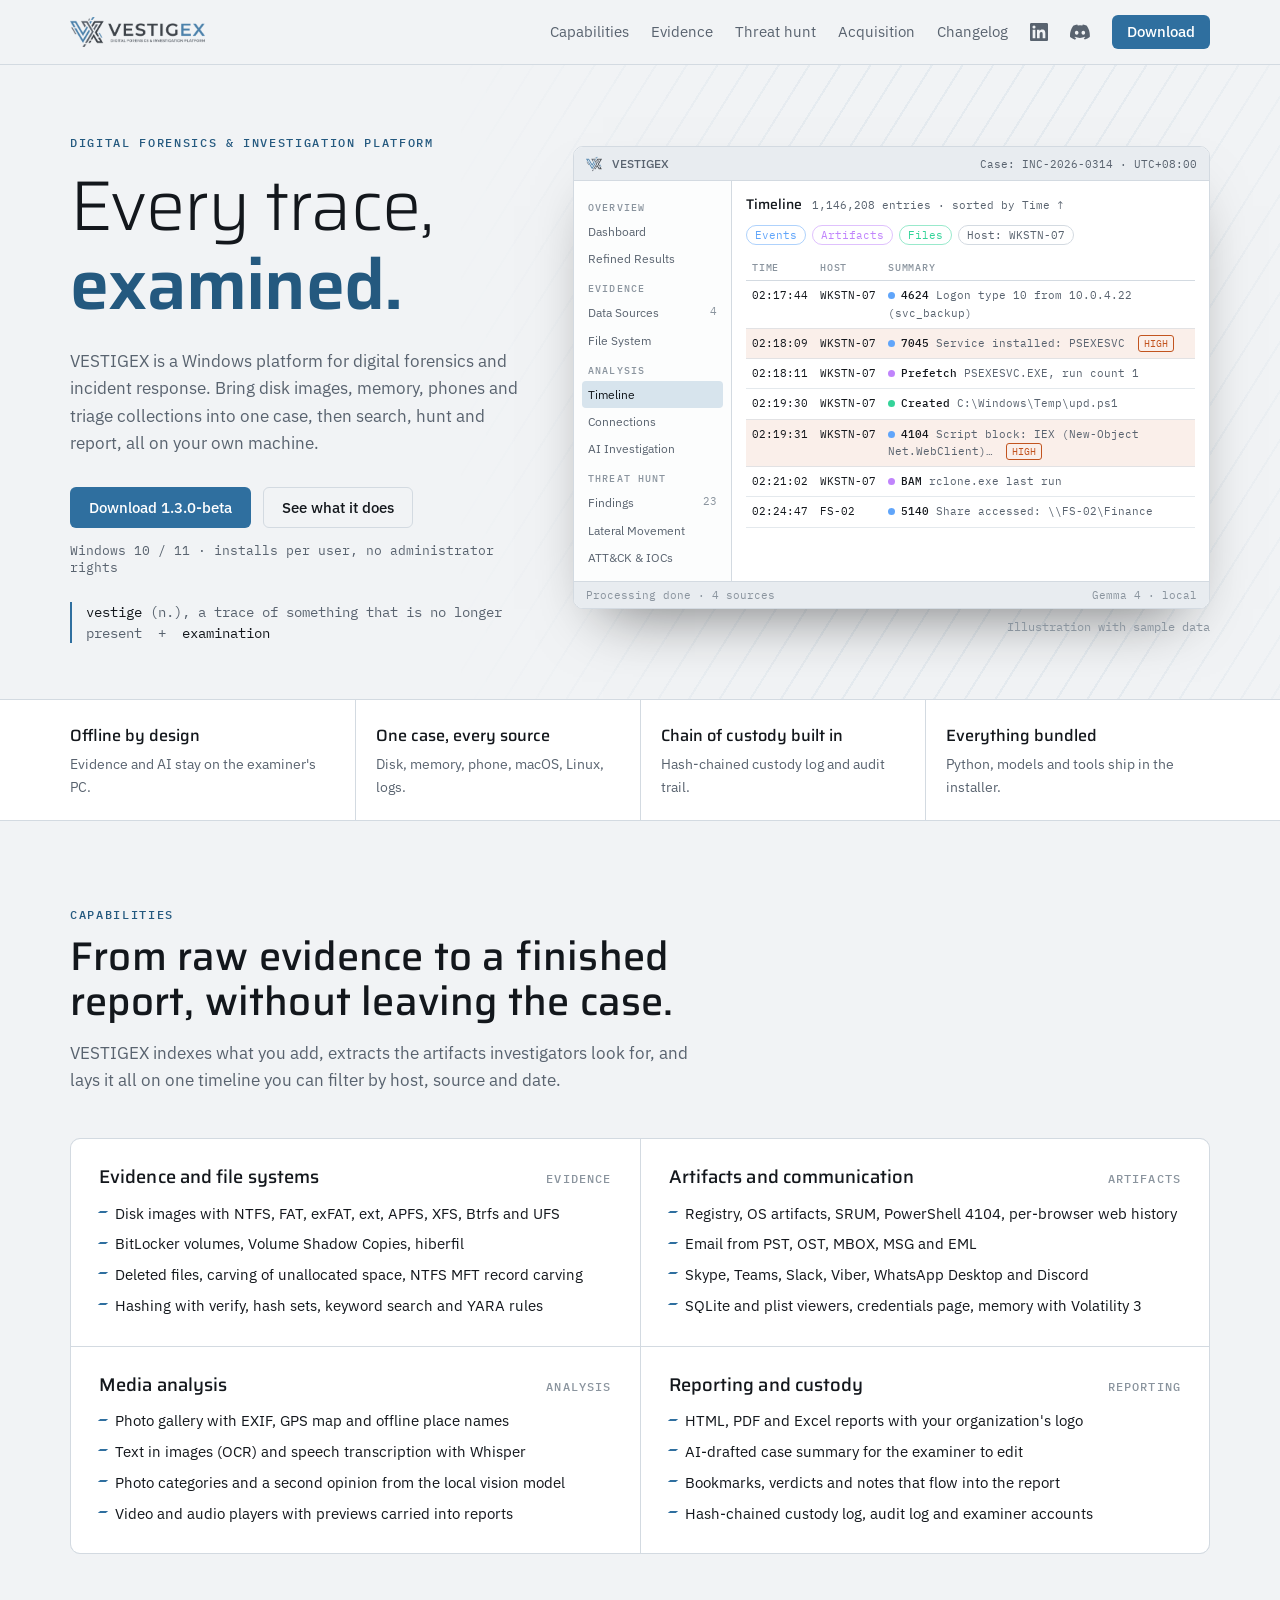
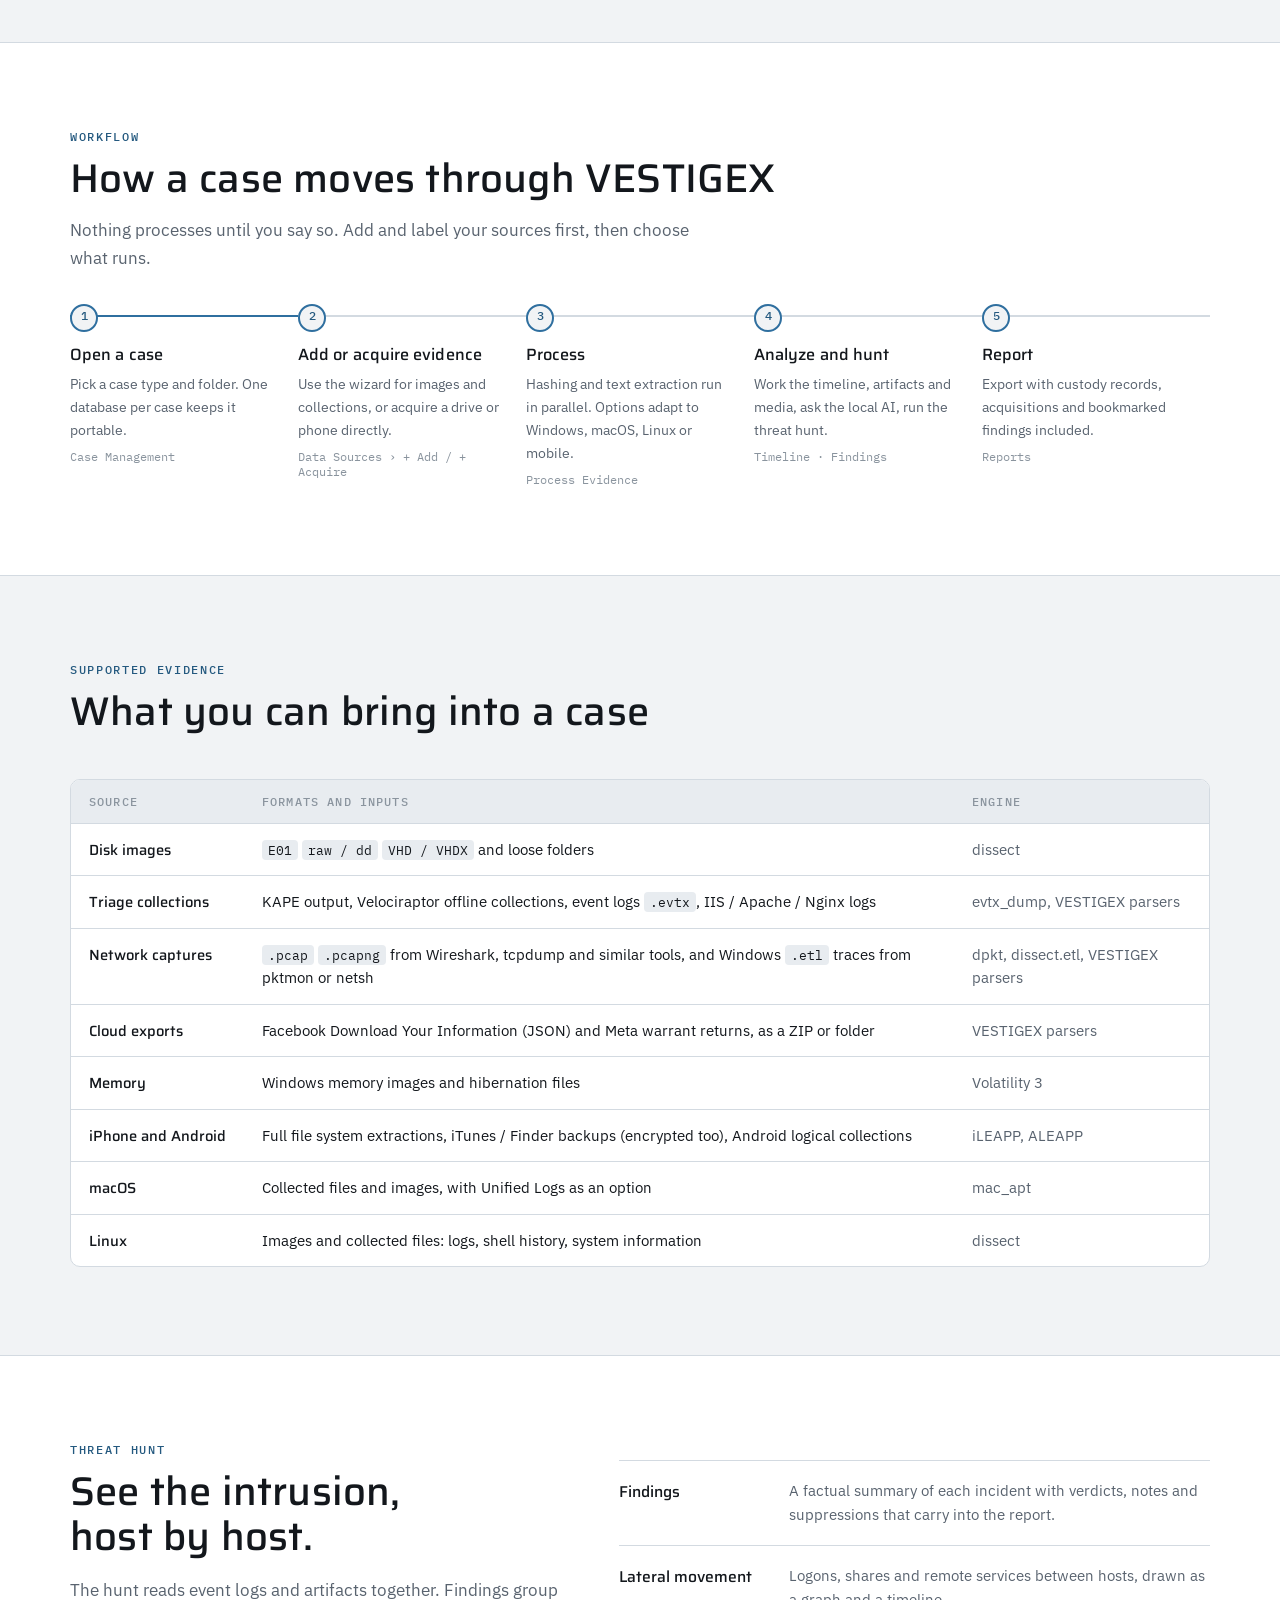
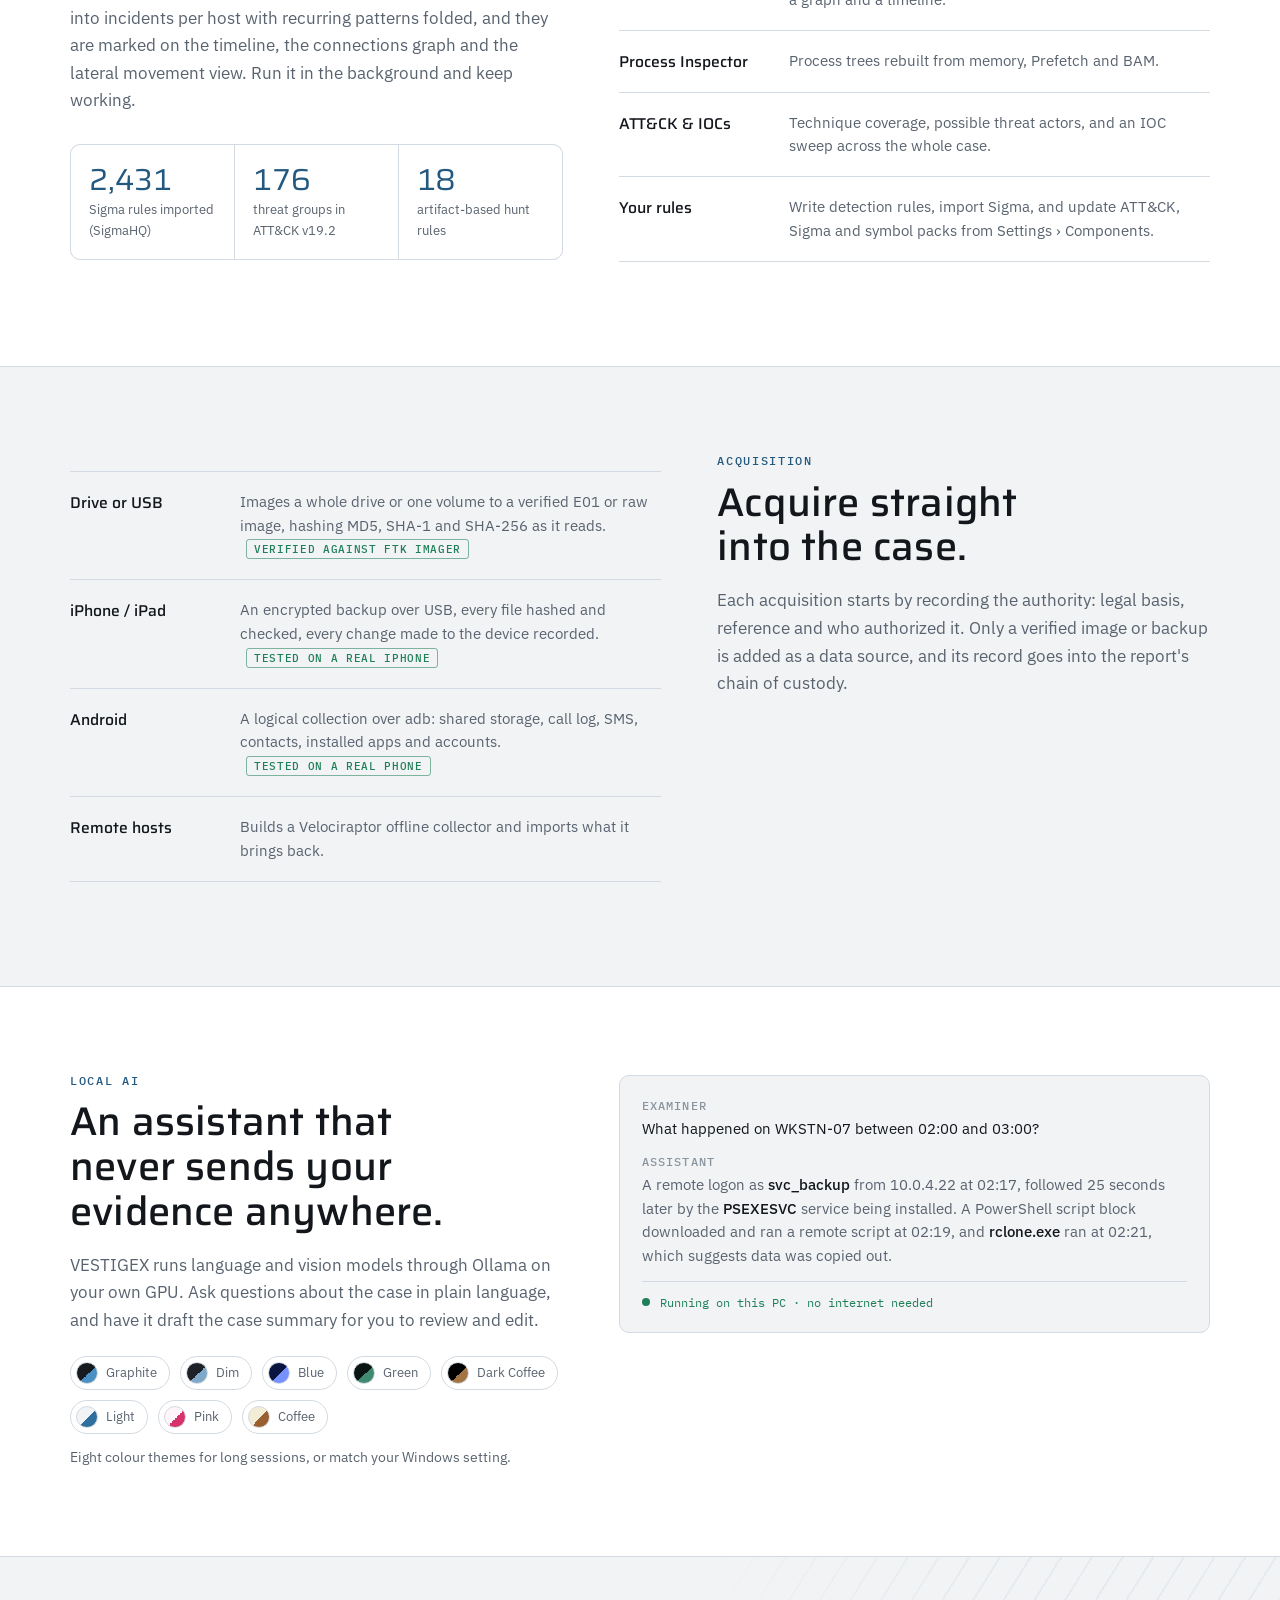
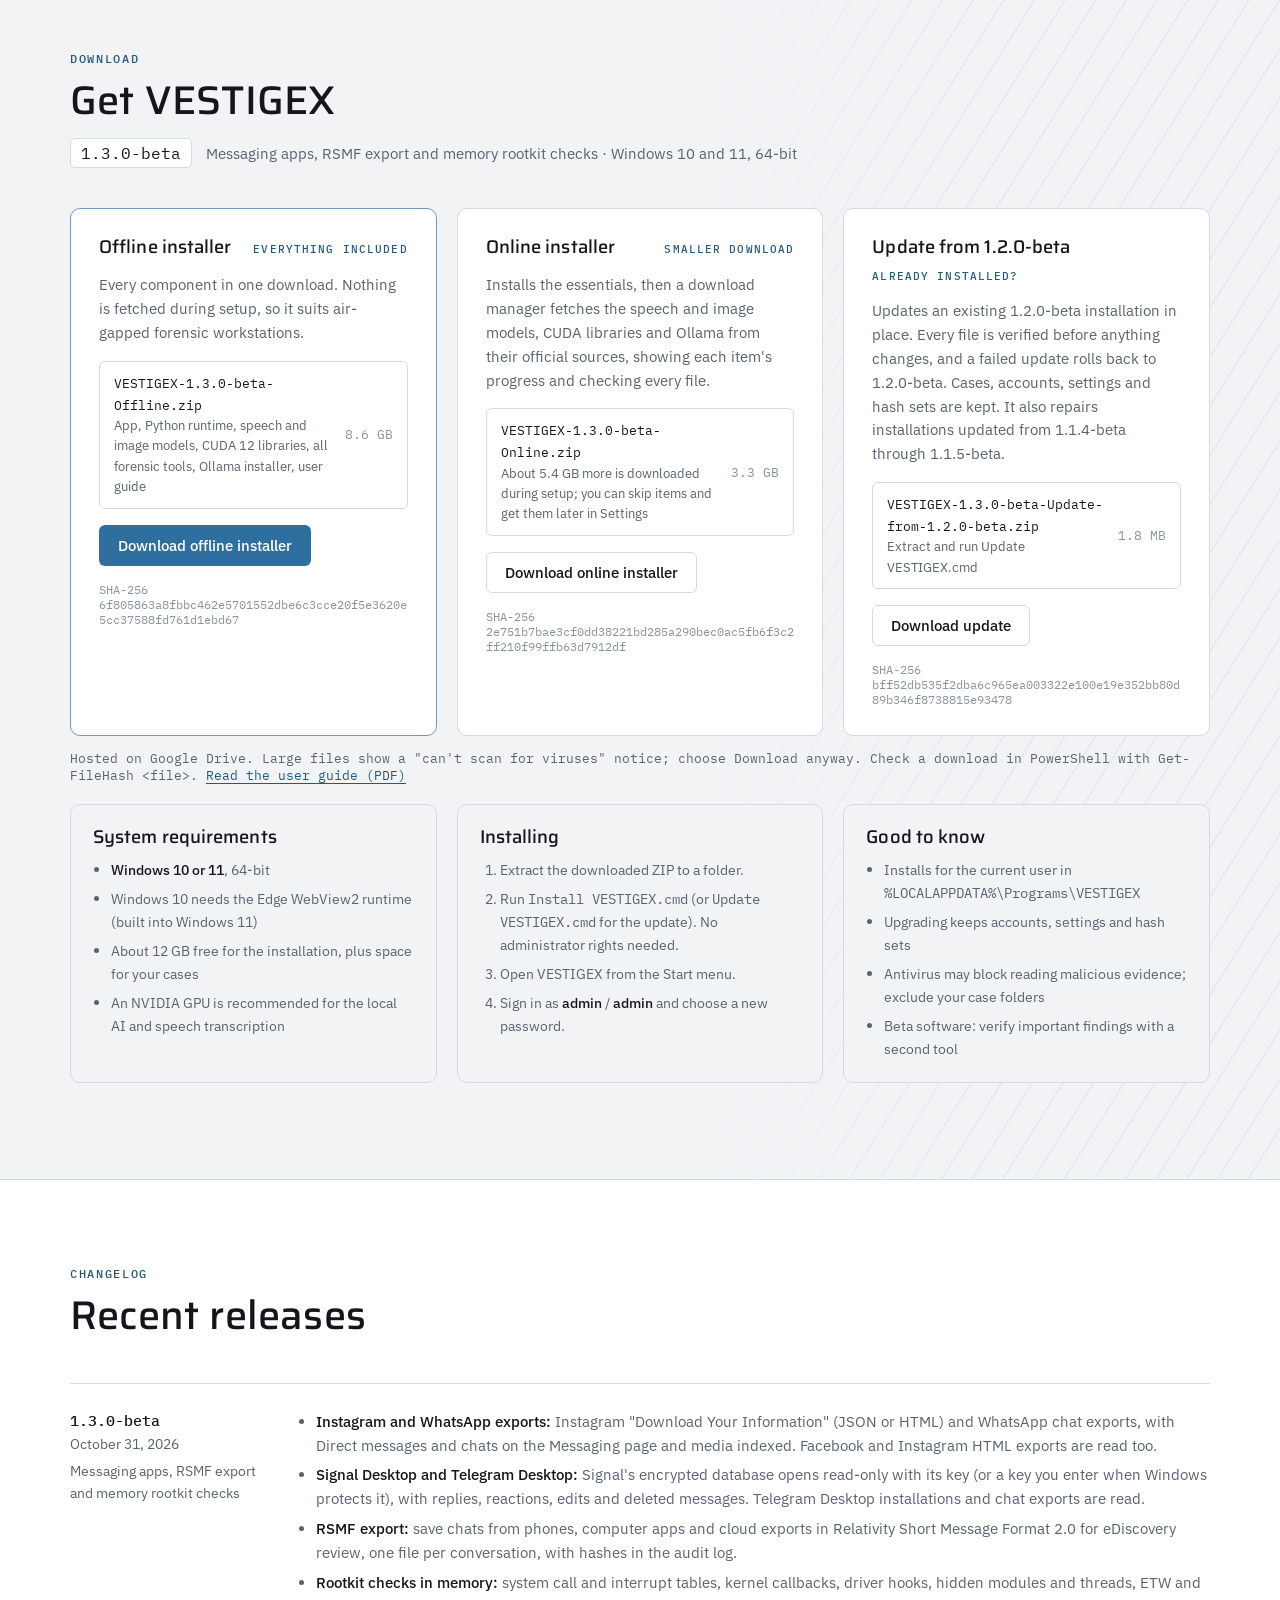
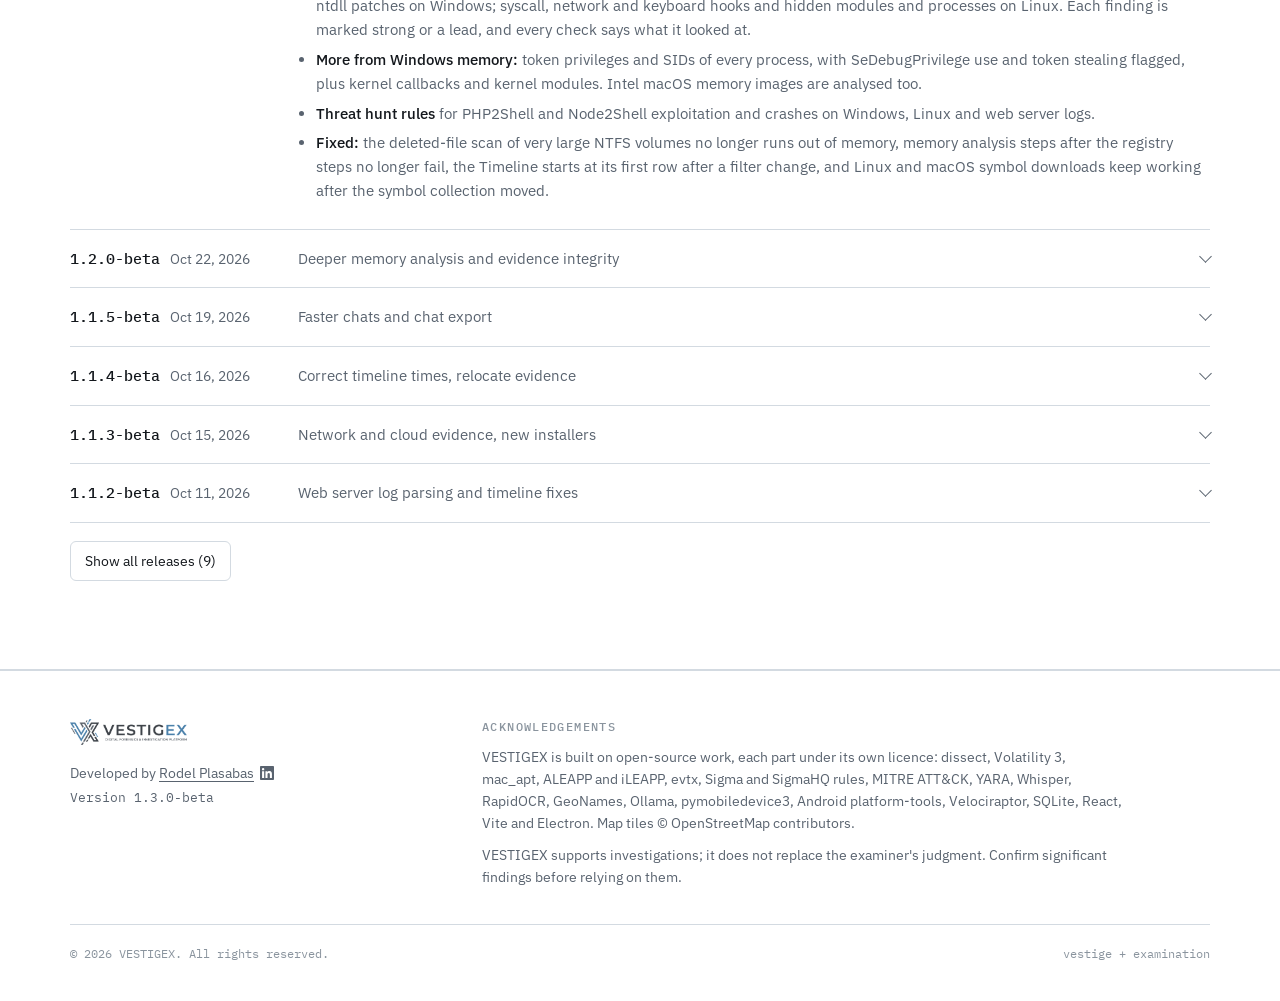
==== commit d3b85843: "1.3.0-beta: new Drive links, sizes, SHA-256 hashes and changelog The update is now from 1.2.0-beta a" ====
--- a/index.html
+++ b/index.html
@@ -34,7 +34,7 @@
   "applicationCategory": "SecurityApplication",
   "applicationSubCategory": "Digital forensics and incident response",
   "operatingSystem": "Windows 10, Windows 11",
-  "softwareVersion": "1.2.0-beta",
+  "softwareVersion": "1.3.0-beta",
   "url": "https://vestigex.app/",
   "image": "https://vestigex.app/assets/og-image.png",
   "downloadUrl": "https://vestigex.app/#download",
@@ -384,7 +384,7 @@
       <h1>Every trace, <b>examined.</b></h1>
       <p class="lede">VESTIGEX is a Windows platform for digital forensics and incident response. Bring disk images, memory, phones and triage collections into one case, then search, hunt and report, all on your own machine.</p>
       <div class="cta-row">
-        <a class="btn btn-primary" href="#download">Download 1.2.0-beta</a>
+        <a class="btn btn-primary" href="#download">Download 1.3.0-beta</a>
         <a class="btn btn-ghost" href="#capabilities">See what it does</a>
       </div>
       <p class="cta-note">Windows 10 / 11 · installs per user, no administrator rights</p>
@@ -610,35 +610,35 @@
   <div class="wrap">
     <div class="eyebrow">Download</div>
     <h2 style="margin-top:14px">Get VESTIGEX</h2>
-    <div class="ver"><span class="v">1.2.0-beta</span><span>Deeper memory analysis and evidence integrity · Windows 10 and 11, 64-bit</span></div>
+    <div class="ver"><span class="v">1.3.0-beta</span><span>Messaging apps, RSMF export and memory rootkit checks · Windows 10 and 11, 64-bit</span></div>
 
     <div class="pkgs pkgs-3">
       <div class="pkg main-pkg">
         <div class="pkg-h"><h3>Offline installer</h3><span class="badge">Everything included</span></div>
         <p>Every component in one download. Nothing is fetched during setup, so it suits air-gapped forensic workstations.</p>
         <div class="files">
-          <div class="file"><div><code>VESTIGEX-1.2.0-beta-Offline.zip</code><small>App, Python runtime, speech and image models, CUDA 12 libraries, all forensic tools, Ollama installer, user guide</small></div><span class="sz">8.6 GB</span></div>
+          <div class="file"><div><code>VESTIGEX-1.3.0-beta-Offline.zip</code><small>App, Python runtime, speech and image models, CUDA 12 libraries, all forensic tools, Ollama installer, user guide</small></div><span class="sz">8.6 GB</span></div>
         </div>
-        <a class="btn btn-primary dl-link" href="https://drive.google.com/file/d/1SuhhKh_q7lyOW0_1QcyO4I_f2w0xTC_h/view?usp=drive_link" target="_blank" rel="noopener">Download offline installer</a>
-        <code class="sha">SHA-256 01ed85ce3934c7994102708b8f373bb96728acf8222b3a6e0d336859ed65a59d</code>
+        <a class="btn btn-primary dl-link" href="https://drive.google.com/file/d/1QNwqcxKQa6G0bhBug2ajnGdrjbJzJmYB/view?usp=drive_link" target="_blank" rel="noopener">Download offline installer</a>
+        <code class="sha">SHA-256 6f805863a8fbbc462e5701552dbe6c3cce20f5e3620e5cc37588fd761d1ebd67</code>
       </div>
       <div class="pkg">
         <div class="pkg-h"><h3>Online installer</h3><span class="badge">Smaller download</span></div>
         <p>Installs the essentials, then a download manager fetches the speech and image models, CUDA libraries and Ollama from their official sources, showing each item's progress and checking every file.</p>
         <div class="files">
-          <div class="file"><div><code>VESTIGEX-1.2.0-beta-Online.zip</code><small>About 5.4 GB more is downloaded during setup; you can skip items and get them later in Settings</small></div><span class="sz">3.3 GB</span></div>
+          <div class="file"><div><code>VESTIGEX-1.3.0-beta-Online.zip</code><small>About 5.4 GB more is downloaded during setup; you can skip items and get them later in Settings</small></div><span class="sz">3.3 GB</span></div>
         </div>
-        <a class="btn btn-ghost dl-link" href="https://drive.google.com/file/d/12h4lX3bBKbFPzSuyhYpEt0Y3E6YImuKD/view?usp=drive_link" target="_blank" rel="noopener">Download online installer</a>
-        <code class="sha">SHA-256 217ec5bb6c659a6e75bab629f2883f801bda5c404d192c10b9dafe22eadfada1</code>
+        <a class="btn btn-ghost dl-link" href="https://drive.google.com/file/d/1qNCX9-ImMGhdUHJv5Kl1cJt9IEt2AVVa/view?usp=drive_link" target="_blank" rel="noopener">Download online installer</a>
+        <code class="sha">SHA-256 2e751b7bae3cf0dd38221bd285a290bec0ac5fb6f3c2ff210f99ffb63d7912df</code>
       </div>
       <div class="pkg">
-        <div class="pkg-h"><h3>Update from 1.1.5-beta</h3><span class="badge">Already installed?</span></div>
-        <p>Updates an existing 1.1.5-beta installation in place. Every file is verified before anything changes, and a failed update rolls back to 1.1.5-beta. Cases, accounts, settings and hash sets are kept. If VESTIGEX 1.2.0-beta will not start after updating from 1.1.4-beta through 1.1.5-beta, run this update again (re-released Oct 27) to repair it.</p>
+        <div class="pkg-h"><h3>Update from 1.2.0-beta</h3><span class="badge">Already installed?</span></div>
+        <p>Updates an existing 1.2.0-beta installation in place. Every file is verified before anything changes, and a failed update rolls back to 1.2.0-beta. Cases, accounts, settings and hash sets are kept. It also repairs installations updated from 1.1.4-beta through 1.1.5-beta.</p>
         <div class="files">
-          <div class="file"><div><code>VESTIGEX-1.2.0-beta-Update-from-1.1.5-beta.zip</code><small>Extract and run Update VESTIGEX.cmd</small></div><span class="sz">82 MB</span></div>
+          <div class="file"><div><code>VESTIGEX-1.3.0-beta-Update-from-1.2.0-beta.zip</code><small>Extract and run Update VESTIGEX.cmd</small></div><span class="sz">1.8 MB</span></div>
         </div>
-        <a class="btn btn-ghost dl-link" href="https://drive.google.com/file/d/1Gf3qXbKpHMw8bvSVkLNFIHI9oY9WMbP2/view?usp=drive_link" target="_blank" rel="noopener">Download update</a>
-        <code class="sha">SHA-256 eaeb49e3f65a4baee709c5e7afc686cf7abbab032db1050147be5dc109474247</code>
+        <a class="btn btn-ghost dl-link" href="https://drive.google.com/file/d/11tZp3vtxMzApEo1HS48CBLTvPsmysGor/view?usp=drive_link" target="_blank" rel="noopener">Download update</a>
+        <code class="sha">SHA-256 bff52db535f2dba6c965ea003322e100e19e352bb80d89b346f8738815e93478</code>
       </div>
     </div>
     <p class="cta-note">Hosted on Google Drive. Large files show a "can't scan for viruses" notice; choose Download anyway. Check a download in PowerShell with <span class="mono">Get-FileHash &lt;file&gt;</span>. <a href="assets/VESTIGEX-User-Guide.pdf">Read the user guide (PDF)</a></p>
@@ -683,18 +683,30 @@
     </div>
     <div class="log">
       <div class="rel">
-        <div><div class="rv">1.2.0-beta</div><time class="release-date" datetime="2026-10-22">October 22, 2026</time><div class="rn">Deeper memory analysis and evidence integrity</div></div>
-        <ul>
-          <li><b>More from Windows memory:</b> files still in memory (extract them with hashes), handles and mutexes, hidden and tampered processes (hollowing, ghosting, masquerading), typed console commands, and UserAssist, Amcache, ShimCache and scheduled tasks read straight from RAM.</li>
-          <li><b>Search a process's memory</b> for text in its own large panel, with process and kernel matches labelled apart, and <b>browse registry hives in memory</b> key by key, including keys that never reach disk.</li>
-          <li><b>Linux memory</b> with offline symbols, a full malfind rule, YARA over memory, a per-image analysis log, and faster multicore analysis.</li>
-          <li><b>Carving</b> now recovers about 30 more file types, and <b>bulk_extractor</b> runs from the app with ready-made profiles.</li>
-          <li><b>Evidence integrity:</b> the acquisition hash stored in any E01 (VESTIGEX, FTK Imager, EnCase) is checked against its media, the custody log's end is anchored so deleted entries are detected, and evidence that can't be hashed is not processed.</li>
-          <li><b>Time zones:</b> timeline entries whose source time had no zone are marked "assumed UTC", and a zone suggested from the registry is applied only after the examiner confirms it, with the decision logged.</li>
-          <li><b>After updating:</b> process memory sources again to get the new memory categories, and rebuild existing timelines once to see the "assumed UTC" marks.</li>
+        <div><div class="rv">1.3.0-beta</div><time class="release-date" datetime="2026-10-31">October 31, 2026</time><div class="rn">Messaging apps, RSMF export and memory rootkit checks</div></div>
+        <ul>
+          <li><b>Instagram and WhatsApp exports:</b> Instagram "Download Your Information" (JSON or HTML) and WhatsApp chat exports, with Direct messages and chats on the Messaging page and media indexed. Facebook and Instagram HTML exports are read too.</li>
+          <li><b>Signal Desktop and Telegram Desktop:</b> Signal's encrypted database opens read-only with its key (or a key you enter when Windows protects it), with replies, reactions, edits and deleted messages. Telegram Desktop installations and chat exports are read.</li>
+          <li><b>RSMF export:</b> save chats from phones, computer apps and cloud exports in Relativity Short Message Format 2.0 for eDiscovery review, one file per conversation, with hashes in the audit log.</li>
+          <li><b>Rootkit checks in memory:</b> system call and interrupt tables, kernel callbacks, driver hooks, hidden modules and threads, ETW and ntdll patches on Windows; syscall, network and keyboard hooks and hidden modules and processes on Linux. Each finding is marked strong or a lead, and every check says what it looked at.</li>
+          <li><b>More from Windows memory:</b> token privileges and SIDs of every process, with SeDebugPrivilege use and token stealing flagged, plus kernel callbacks and kernel modules. Intel macOS memory images are analysed too.</li>
+          <li><b>Threat hunt rules</b> for PHP2Shell and Node2Shell exploitation and crashes on Windows, Linux and web server logs.</li>
+          <li><b>Fixed:</b> the deleted-file scan of very large NTFS volumes no longer runs out of memory, memory analysis steps after the registry steps no longer fail, the Timeline starts at its first row after a filter change, and Linux and macOS symbol downloads keep working after the symbol collection moved.</li>
         </ul>
       </div>
       <details class="rel-fold" data-n="0">
+        <summary><span class="meta"><span class="rv">1.2.0-beta</span><time class="release-date" datetime="2026-10-22">Oct 22, 2026</time></span><span class="rn">Deeper memory analysis and evidence integrity</span></summary>
+        <ul>
+            <li><b>More from Windows memory:</b> files still in memory (extract them with hashes), handles and mutexes, hidden and tampered processes (hollowing, ghosting, masquerading), typed console commands, and UserAssist, Amcache, ShimCache and scheduled tasks read straight from RAM.</li>
+            <li><b>Search a process's memory</b> for text in its own large panel, with process and kernel matches labelled apart, and <b>browse registry hives in memory</b> key by key, including keys that never reach disk.</li>
+            <li><b>Linux memory</b> with offline symbols, a full malfind rule, YARA over memory, a per-image analysis log, and faster multicore analysis.</li>
+            <li><b>Carving</b> now recovers about 30 more file types, and <b>bulk_extractor</b> runs from the app with ready-made profiles.</li>
+            <li><b>Evidence integrity:</b> the acquisition hash stored in any E01 (VESTIGEX, FTK Imager, EnCase) is checked against its media, the custody log's end is anchored so deleted entries are detected, and evidence that can't be hashed is not processed.</li>
+            <li><b>Time zones:</b> timeline entries whose source time had no zone are marked "assumed UTC", and a zone suggested from the registry is applied only after the examiner confirms it, with the decision logged.</li>
+            <li><b>After updating:</b> process memory sources again to get the new memory categories, and rebuild existing timelines once to see the "assumed UTC" marks.</li>
+          </ul>
+      </details>
+      <details class="rel-fold" data-n="1">
         <summary><span class="meta"><span class="rv">1.1.5-beta</span><time class="release-date" datetime="2026-10-19">Oct 19, 2026</time></span><span class="rn">Faster chats and chat export</span></summary>
         <ul>
             <li><b>Large chats open in about a second:</b> phones with 100,000+ messages no longer take minutes to show the conversation list. Chats load as you scroll, and Load all shows the whole conversation at once.</li>
@@ -703,7 +715,7 @@
             <li><b>Fixed:</b> console windows no longer flash open while event logs are processed.</li>
           </ul>
       </details>
-      <details class="rel-fold" data-n="1">
+      <details class="rel-fold" data-n="2">
         <summary><span class="meta"><span class="rv">1.1.4-beta</span><time class="release-date" datetime="2026-10-16">Oct 16, 2026</time></span><span class="rn">Correct timeline times, relocate evidence</span></summary>
         <ul>
             <li><b>Timeline times fixed:</b> times recorded with a UTC offset (for example +08:00 web server logs) are now converted to UTC instead of shifting by the offset. A clear warning asks you to rebuild timelines made by earlier versions.</li>
@@ -712,7 +724,7 @@
             <li><b>Fixed:</b> Cellebrite and other iPhone full file system extractions are recognised again, and timeline histograms handle daylight saving time.</li>
           </ul>
       </details>
-      <details class="rel-fold" data-n="2">
+      <details class="rel-fold" data-n="3">
         <summary><span class="meta"><span class="rv">1.1.3-beta</span><time class="release-date" datetime="2026-10-15">Oct 15, 2026</time></span><span class="rn">Network and cloud evidence, new installers</span></summary>
         <ul>
             <li><b>PCAP, PCAPNG and Windows ETL captures:</b> conversations, DNS, HTTP, IPv6 and tunnelled traffic, TLS certificates with JA3/JA4, OS fingerprints, host and account names, rebuilt files, email, chat and VoIP calls you can play back, on a new Network page and in the Timeline.</li>
@@ -722,7 +734,7 @@
             <li><b>Fixed:</b> processing could stop at the threat hunt on repeated Prefetch records, the Timeline date range now survives navigation, and the app no longer shows an old interface after an update.</li>
           </ul>
       </details>
-      <details class="rel-fold" data-n="3">
+      <details class="rel-fold" data-n="4">
         <summary><span class="meta"><span class="rv">1.1.2-beta</span><time class="release-date" datetime="2026-10-11">Oct 11, 2026</time></span><span class="rn">Web server log parsing and timeline fixes</span></summary>
         <ul>
             <li><b>Rotated web logs supported:</b> .log.1, .log.2, .log.3, and onward.</li>
@@ -731,7 +743,7 @@
             <li><b>Compact global date/time controls</b> with 24-hour time, optional seconds, and display timezone support.</li>
           </ul>
       </details>
-      <details class="rel-fold" data-n="4">
+      <details class="rel-fold" data-n="5">
         <summary><span class="meta"><span class="rv">1.1.1-beta</span><time class="release-date" datetime="2026-10-10">Oct 10, 2026</time></span><span class="rn">Phones and fixes</span></summary>
         <ul>
             <li><b>Phone files are indexed</b> like any other evidence: File System, Media Analysis, hashes, keyword search, EXIF and GPS.</li>
@@ -740,7 +752,7 @@
             <li><b>Sortable timeline columns</b>: under 0.2 s on 1.1 million entries.</li>
           </ul>
       </details>
-      <details class="rel-fold" data-n="5">
+      <details class="rel-fold" data-n="6">
         <summary><span class="meta"><span class="rv">1.1.0-beta</span><time class="release-date" datetime="2026-10-09">Oct 9, 2026</time></span><span class="rn">Acquisition</span></summary>
         <ul>
             <li><b>Acquire a drive or USB drive</b> to a verified E01 or raw image.</li>
@@ -749,7 +761,7 @@
             <li><b>Velociraptor offline collectors</b> and import of remote collections.</li>
           </ul>
       </details>
-      <details class="rel-fold" data-n="6">
+      <details class="rel-fold" data-n="7">
         <summary><span class="meta"><span class="rv">1.0.0-beta</span><time class="release-date" datetime="2026-10-08">Oct 8, 2026</time></span><span class="rn">First release</span></summary>
         <ul>
             <li><b>Windows desktop app</b> with a per-user installer and everything bundled.</li>
@@ -770,7 +782,7 @@
       <div>
         <img class="on-dark" src="assets/vestigex-logo-dark.png" alt="VESTIGEX" width="117" height="26">
         <img class="on-light" src="assets/vestigex-logo-light.png" alt="VESTIGEX" width="117" height="26">
-        <div class="by"><span>Developed by <a href="https://www.linkedin.com/in/rodelplasabas" target="_blank" rel="noopener">Rodel Plasabas <svg viewBox="0 0 24 24" width="14" height="14" aria-hidden="true" fill="currentColor"><path d="M20.45 20.45h-3.56v-5.57c0-1.33-.02-3.04-1.85-3.04-1.85 0-2.14 1.45-2.14 2.94v5.67H9.34V9h3.42v1.56h.05c.48-.9 1.64-1.85 3.37-1.85 3.6 0 4.27 2.37 4.27 5.46v6.28zM5.34 7.43a2.06 2.06 0 1 1 0-4.13 2.06 2.06 0 0 1 0 4.13zM7.12 20.45H3.56V9h3.56v11.45zM22.22 0H1.77C.79 0 0 .77 0 1.73v20.54C0 23.23.79 24 1.77 24h20.45c.98 0 1.78-.77 1.78-1.73V1.73C24 .77 23.2 0 22.22 0z"/></svg></a></span><span class="mono" style="font-size:.8rem">Version 1.2.0-beta</span></div>
+        <div class="by"><span>Developed by <a href="https://www.linkedin.com/in/rodelplasabas" target="_blank" rel="noopener">Rodel Plasabas <svg viewBox="0 0 24 24" width="14" height="14" aria-hidden="true" fill="currentColor"><path d="M20.45 20.45h-3.56v-5.57c0-1.33-.02-3.04-1.85-3.04-1.85 0-2.14 1.45-2.14 2.94v5.67H9.34V9h3.42v1.56h.05c.48-.9 1.64-1.85 3.37-1.85 3.6 0 4.27 2.37 4.27 5.46v6.28zM5.34 7.43a2.06 2.06 0 1 1 0-4.13 2.06 2.06 0 0 1 0 4.13zM7.12 20.45H3.56V9h3.56v11.45zM22.22 0H1.77C.79 0 0 .77 0 1.73v20.54C0 23.23.79 24 1.77 24h20.45c.98 0 1.78-.77 1.78-1.73V1.73C24 .77 23.2 0 22.22 0z"/></svg></a></span><span class="mono" style="font-size:.8rem">Version 1.3.0-beta</span></div>
       </div>
       <div class="ack">
         <h3>Acknowledgements</h3>
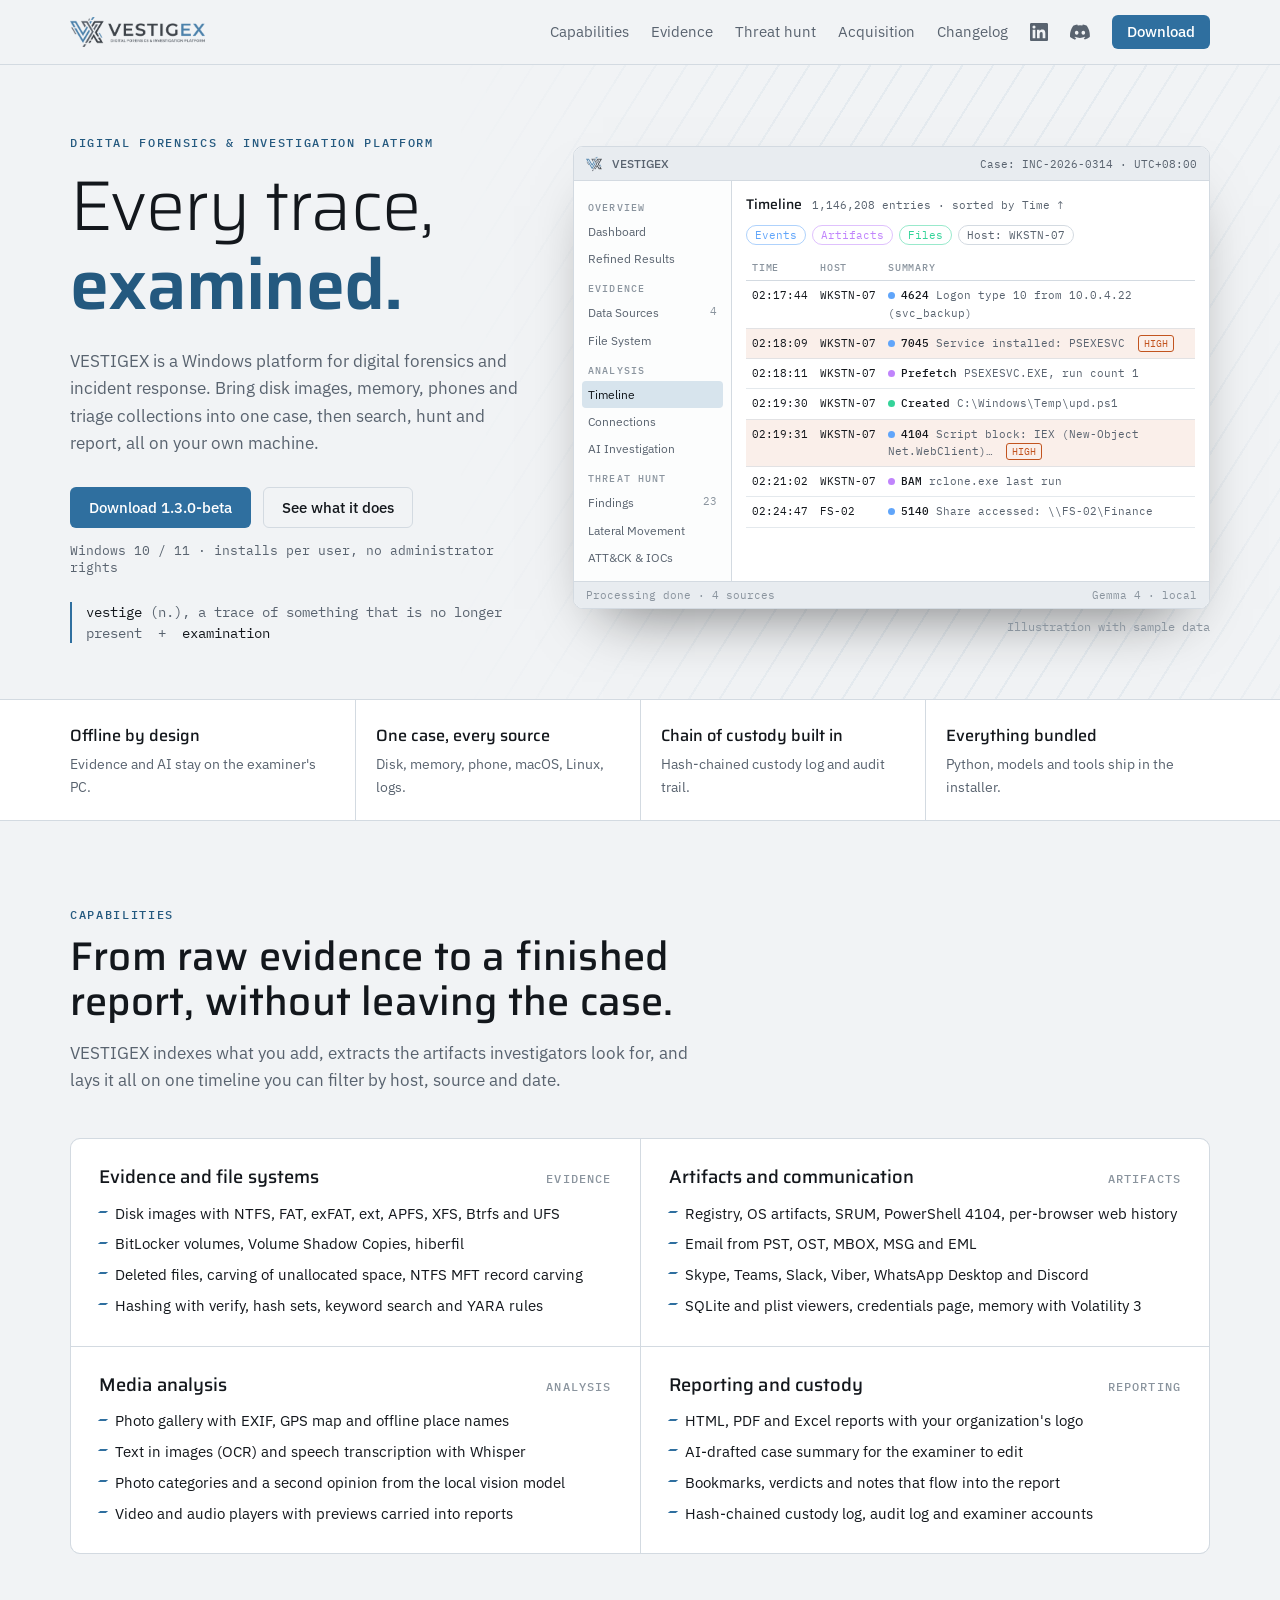
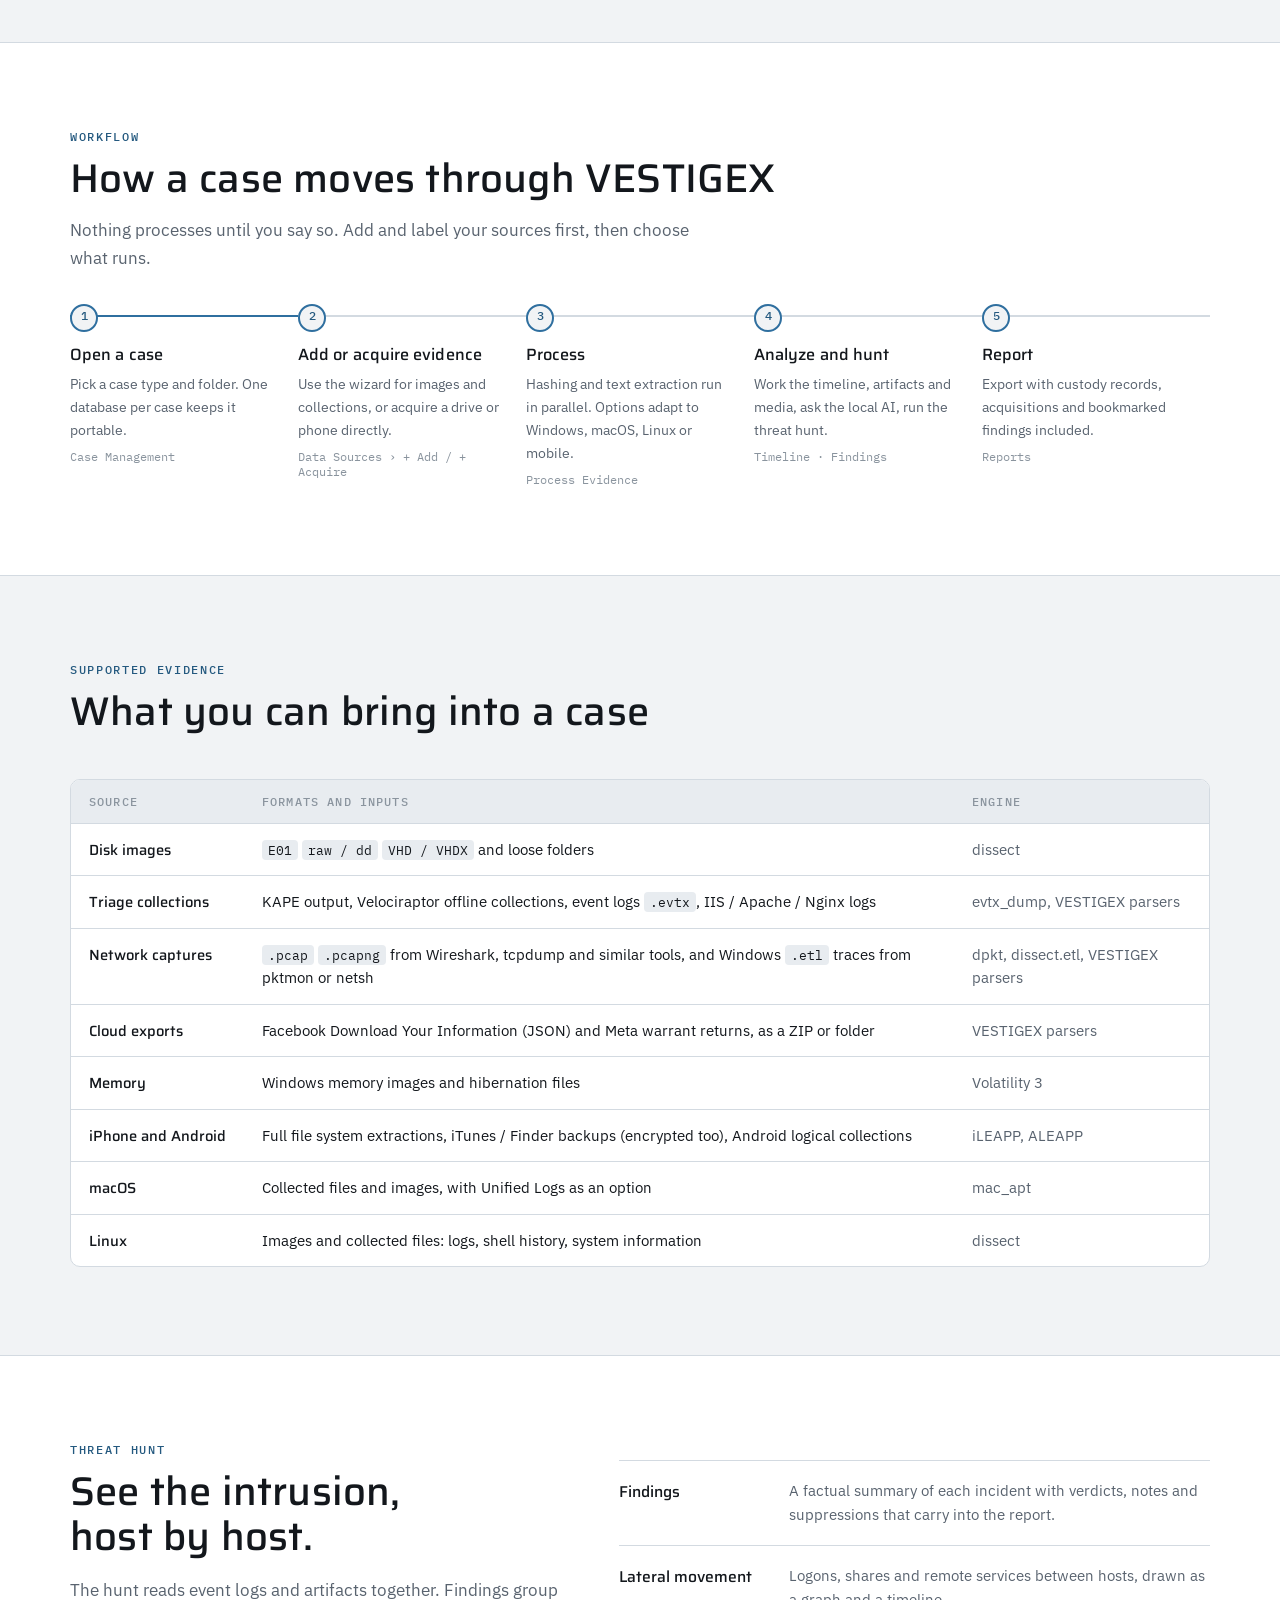
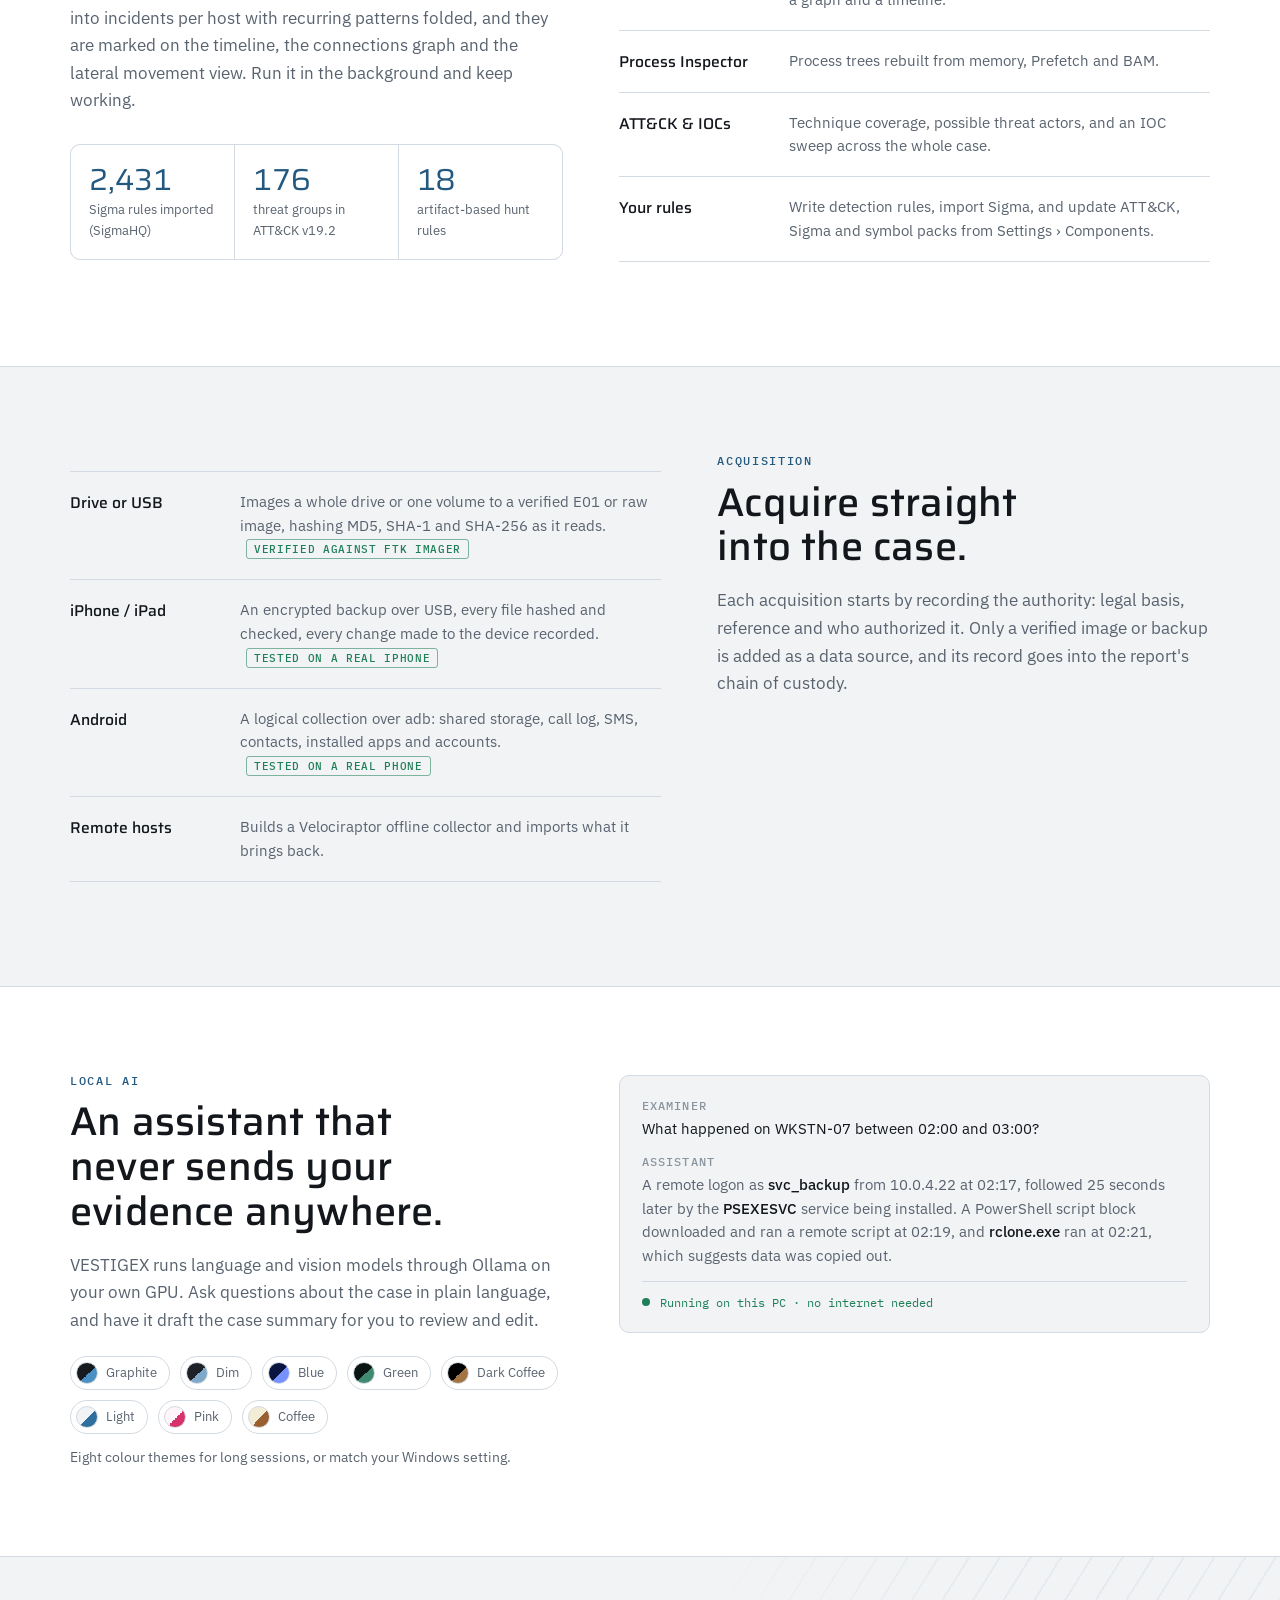
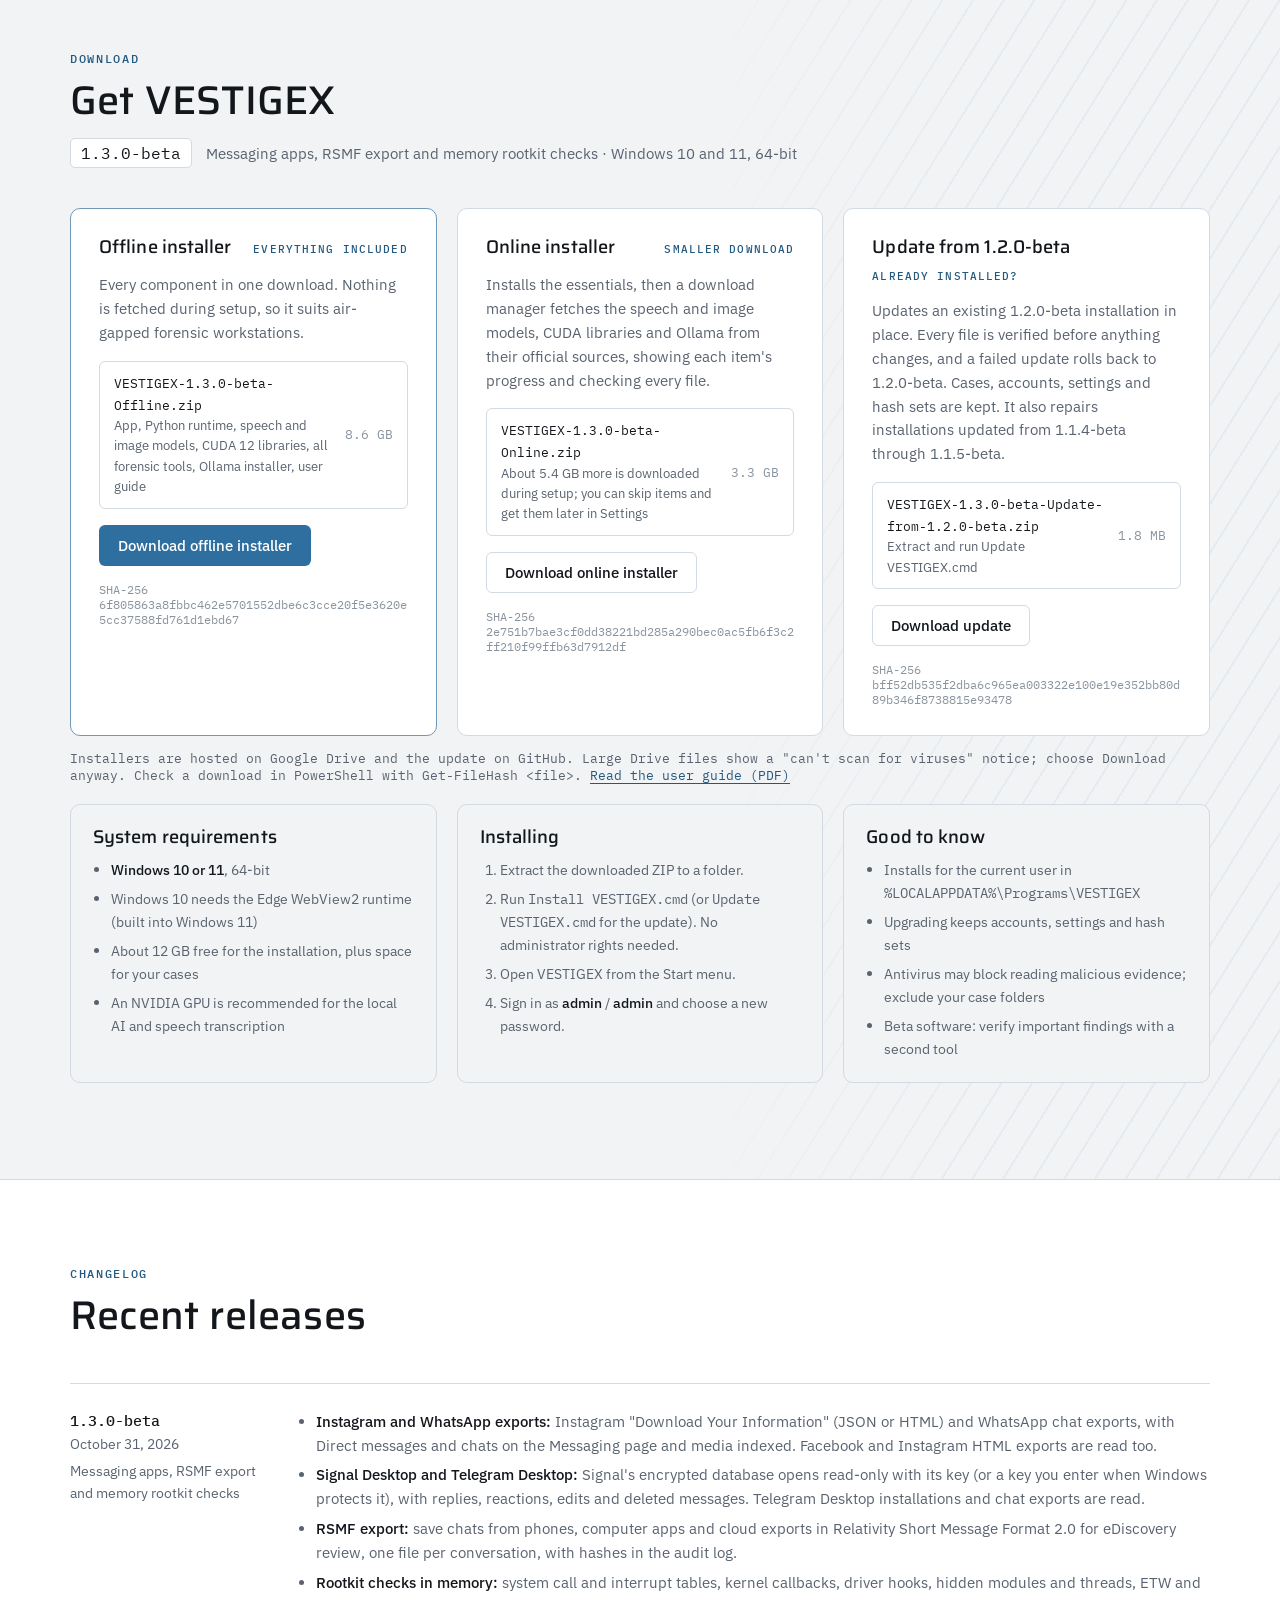
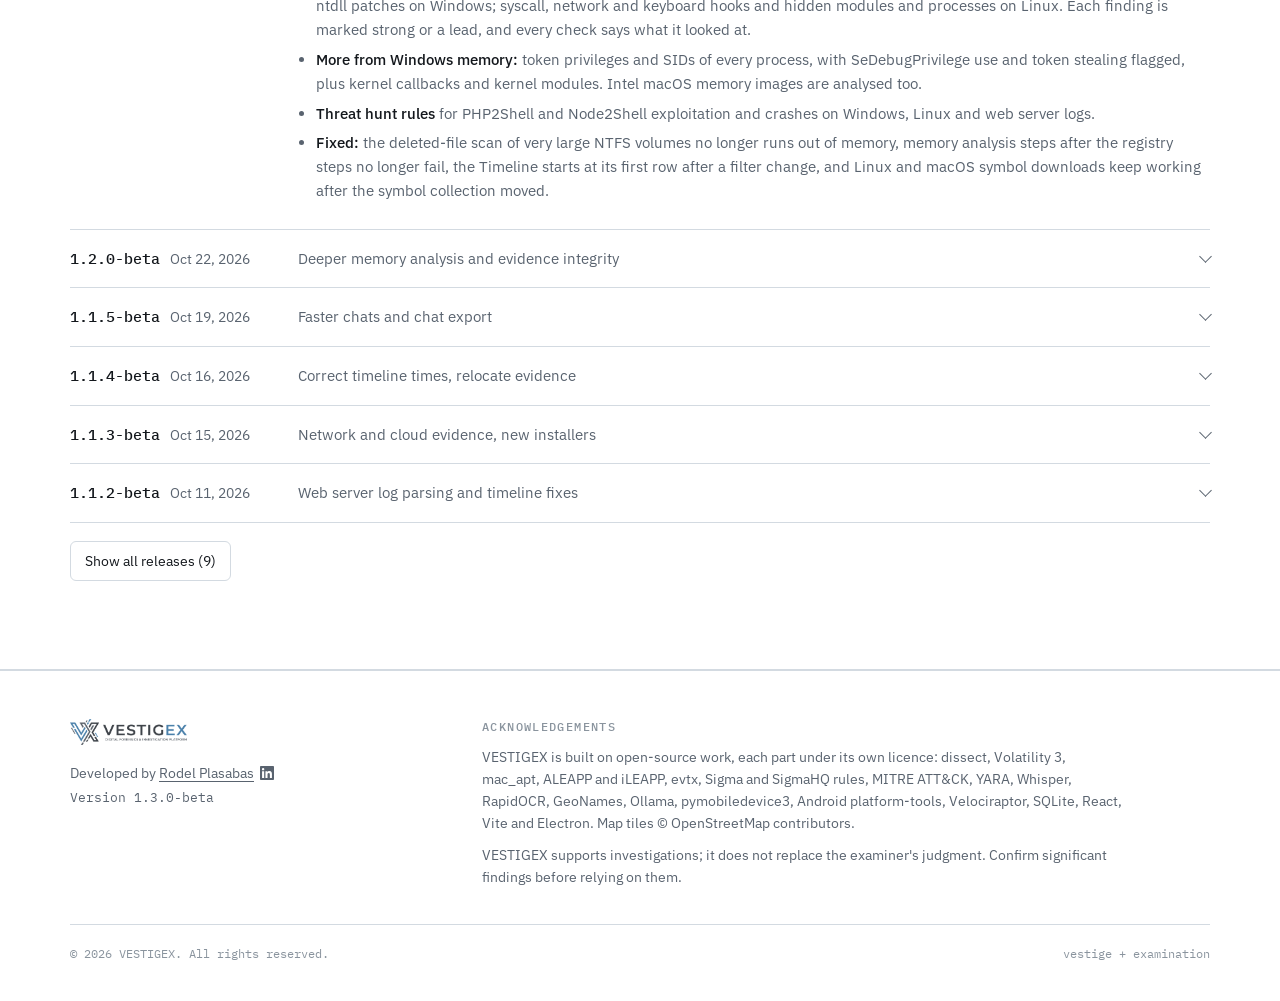
==== commit ffe7e375: "1.3.0-beta: the update is downloaded from the GitHub release Co-Authored-By: Claude Opus 5.5 (1M con" ====
--- a/index.html
+++ b/index.html
@@ -637,11 +637,11 @@
         <div class="files">
           <div class="file"><div><code>VESTIGEX-1.3.0-beta-Update-from-1.2.0-beta.zip</code><small>Extract and run Update VESTIGEX.cmd</small></div><span class="sz">1.8 MB</span></div>
         </div>
-        <a class="btn btn-ghost dl-link" href="https://drive.google.com/file/d/11tZp3vtxMzApEo1HS48CBLTvPsmysGor/view?usp=drive_link" target="_blank" rel="noopener">Download update</a>
+        <a class="btn btn-ghost dl-link" href="https://github.com/rodelplasabas/vestigex-forensics/releases/download/v1.3.0-beta/VESTIGEX-1.3.0-beta-Update-from-1.2.0-beta.zip" target="_blank" rel="noopener">Download update</a>
         <code class="sha">SHA-256 bff52db535f2dba6c965ea003322e100e19e352bb80d89b346f8738815e93478</code>
       </div>
     </div>
-    <p class="cta-note">Hosted on Google Drive. Large files show a "can't scan for viruses" notice; choose Download anyway. Check a download in PowerShell with <span class="mono">Get-FileHash &lt;file&gt;</span>. <a href="assets/VESTIGEX-User-Guide.pdf">Read the user guide (PDF)</a></p>
+    <p class="cta-note">Installers are hosted on Google Drive and the update on GitHub. Large Drive files show a "can't scan for viruses" notice; choose Download anyway. Check a download in PowerShell with <span class="mono">Get-FileHash &lt;file&gt;</span>. <a href="assets/VESTIGEX-User-Guide.pdf">Read the user guide (PDF)</a></p>
 
     <div class="req-grid">
       <div class="req">
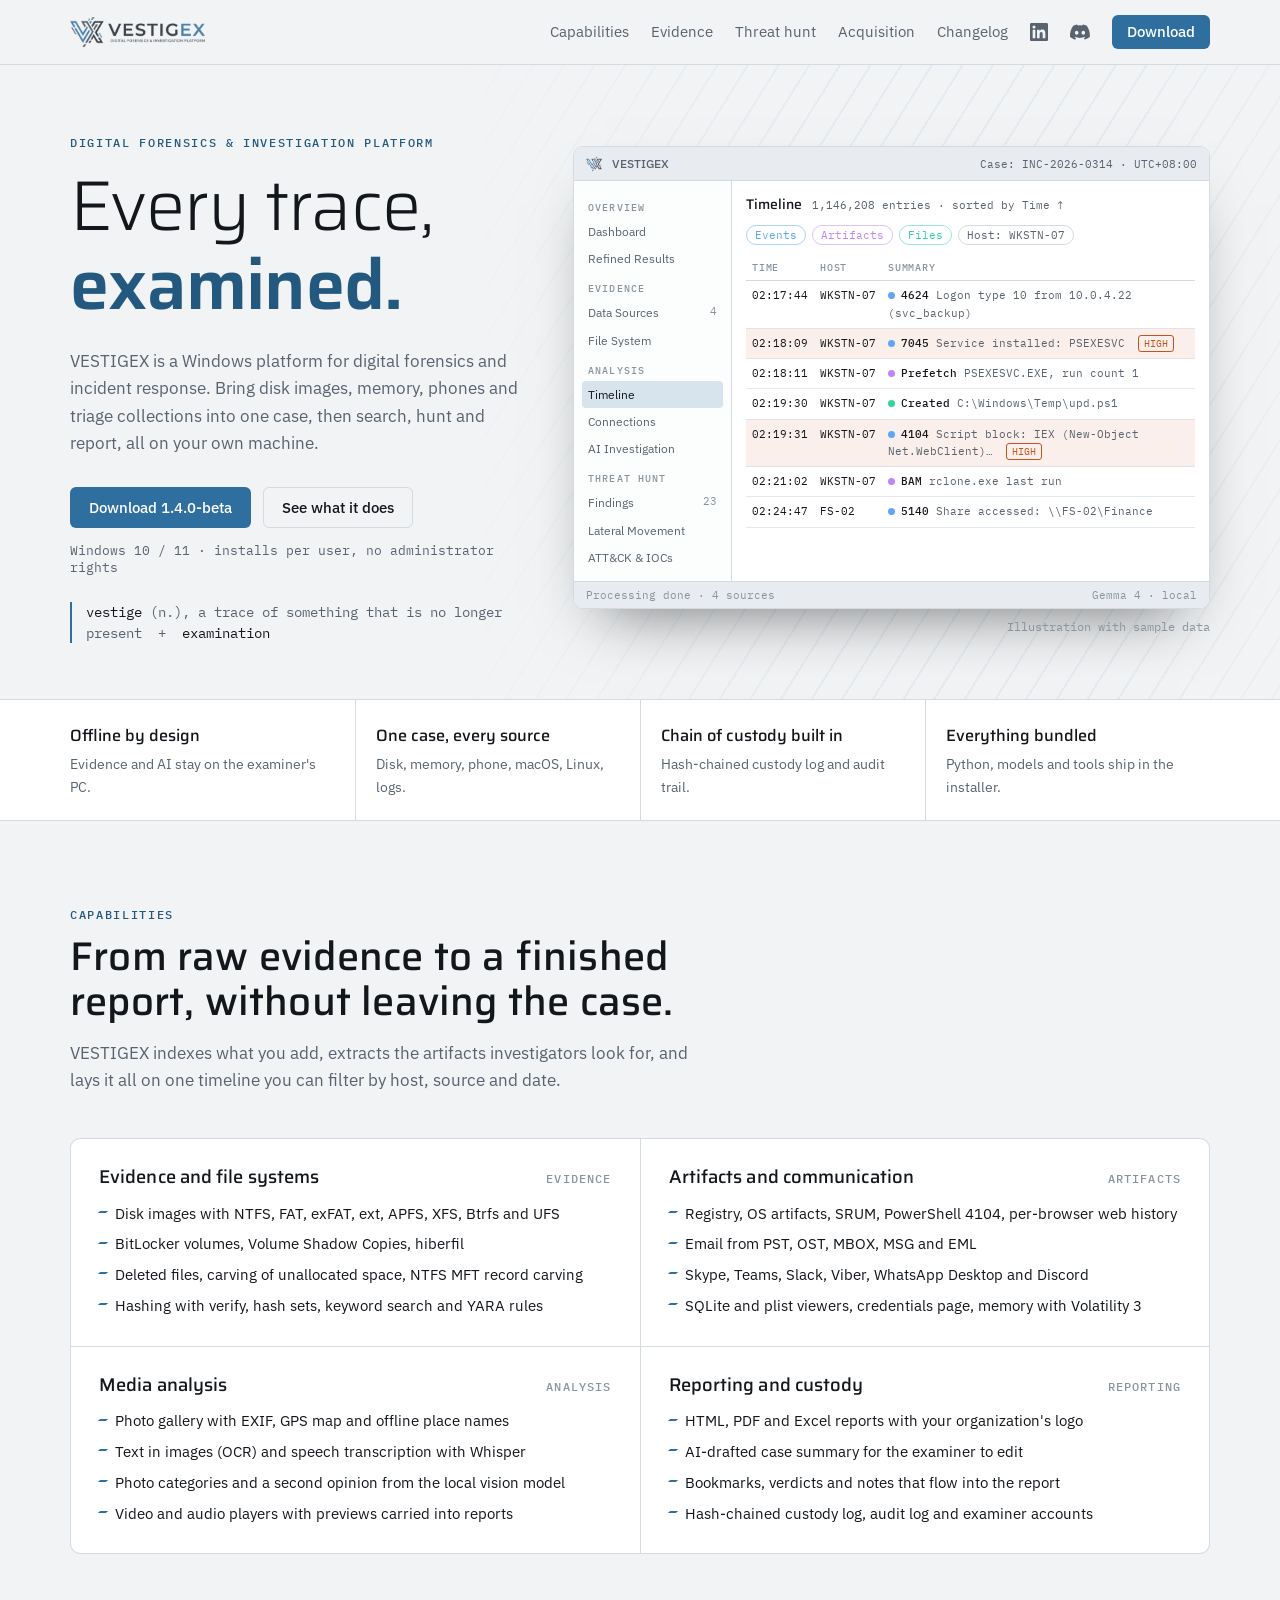
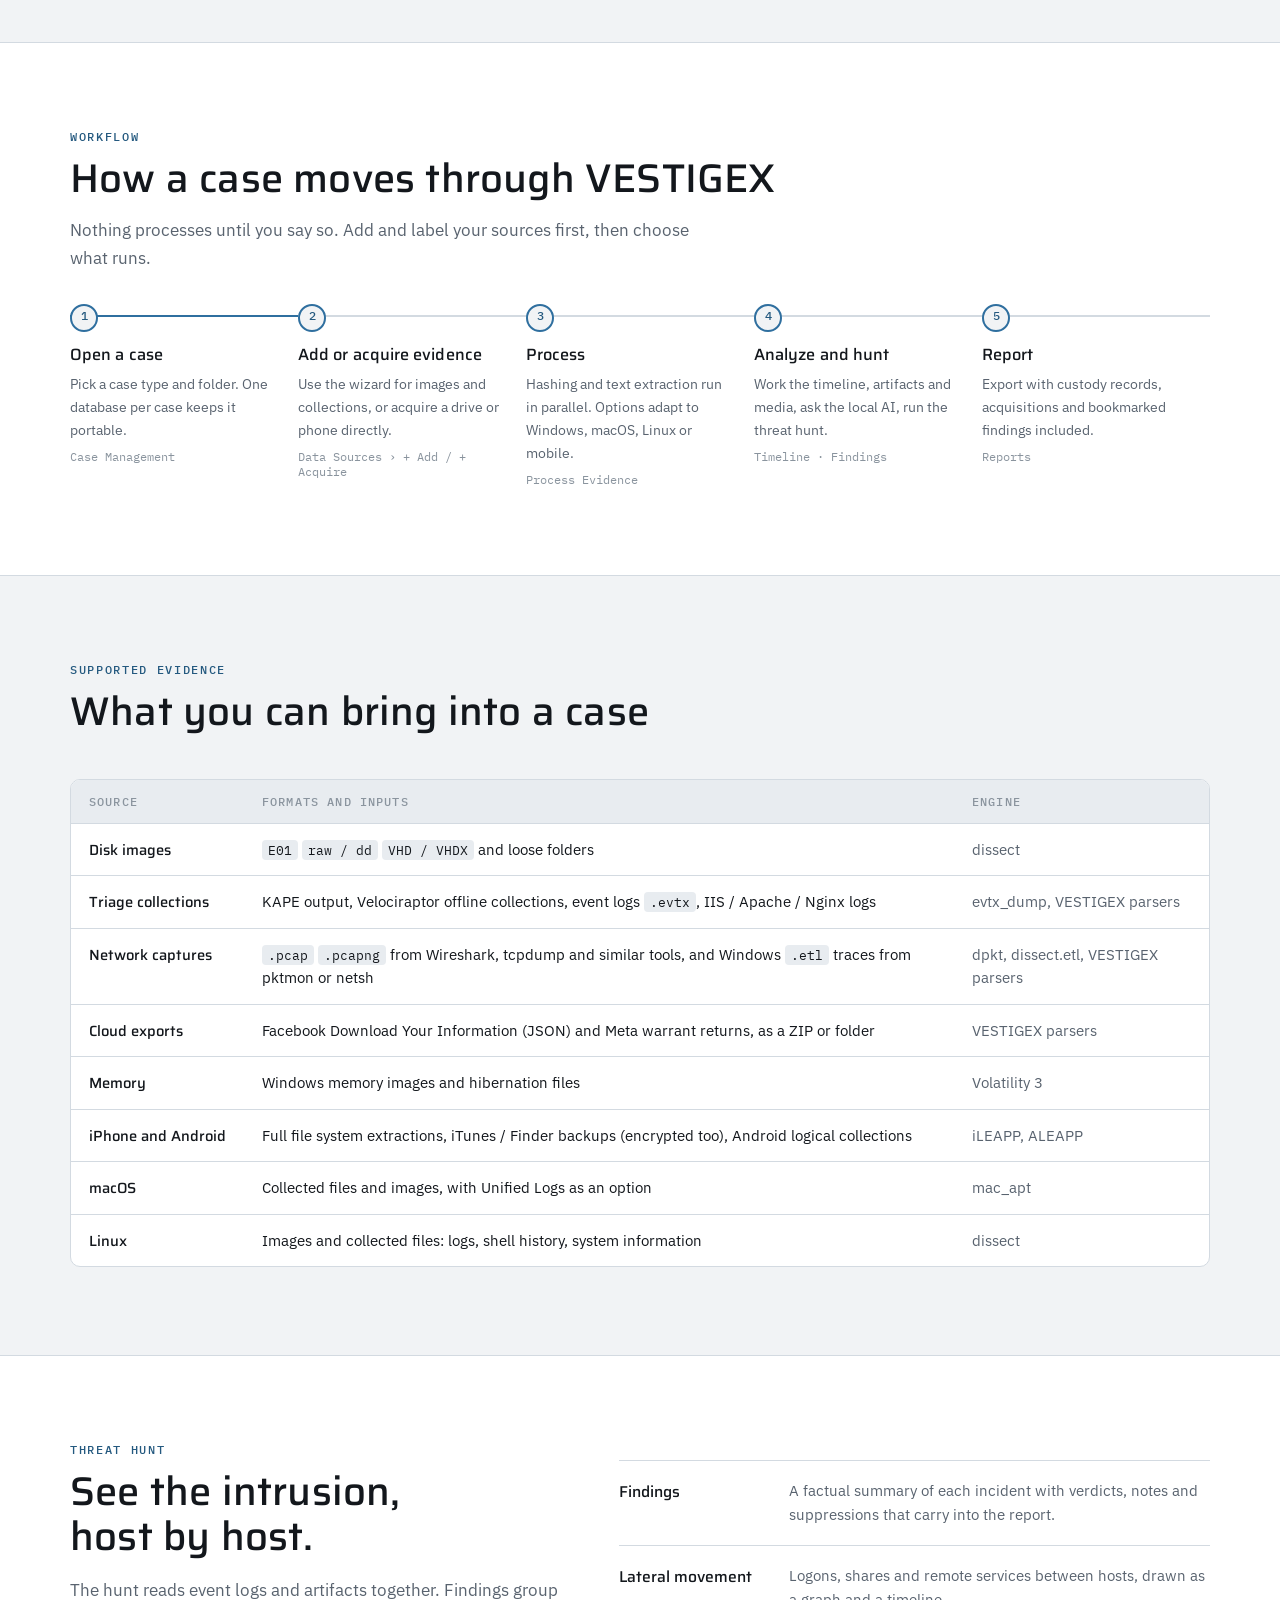
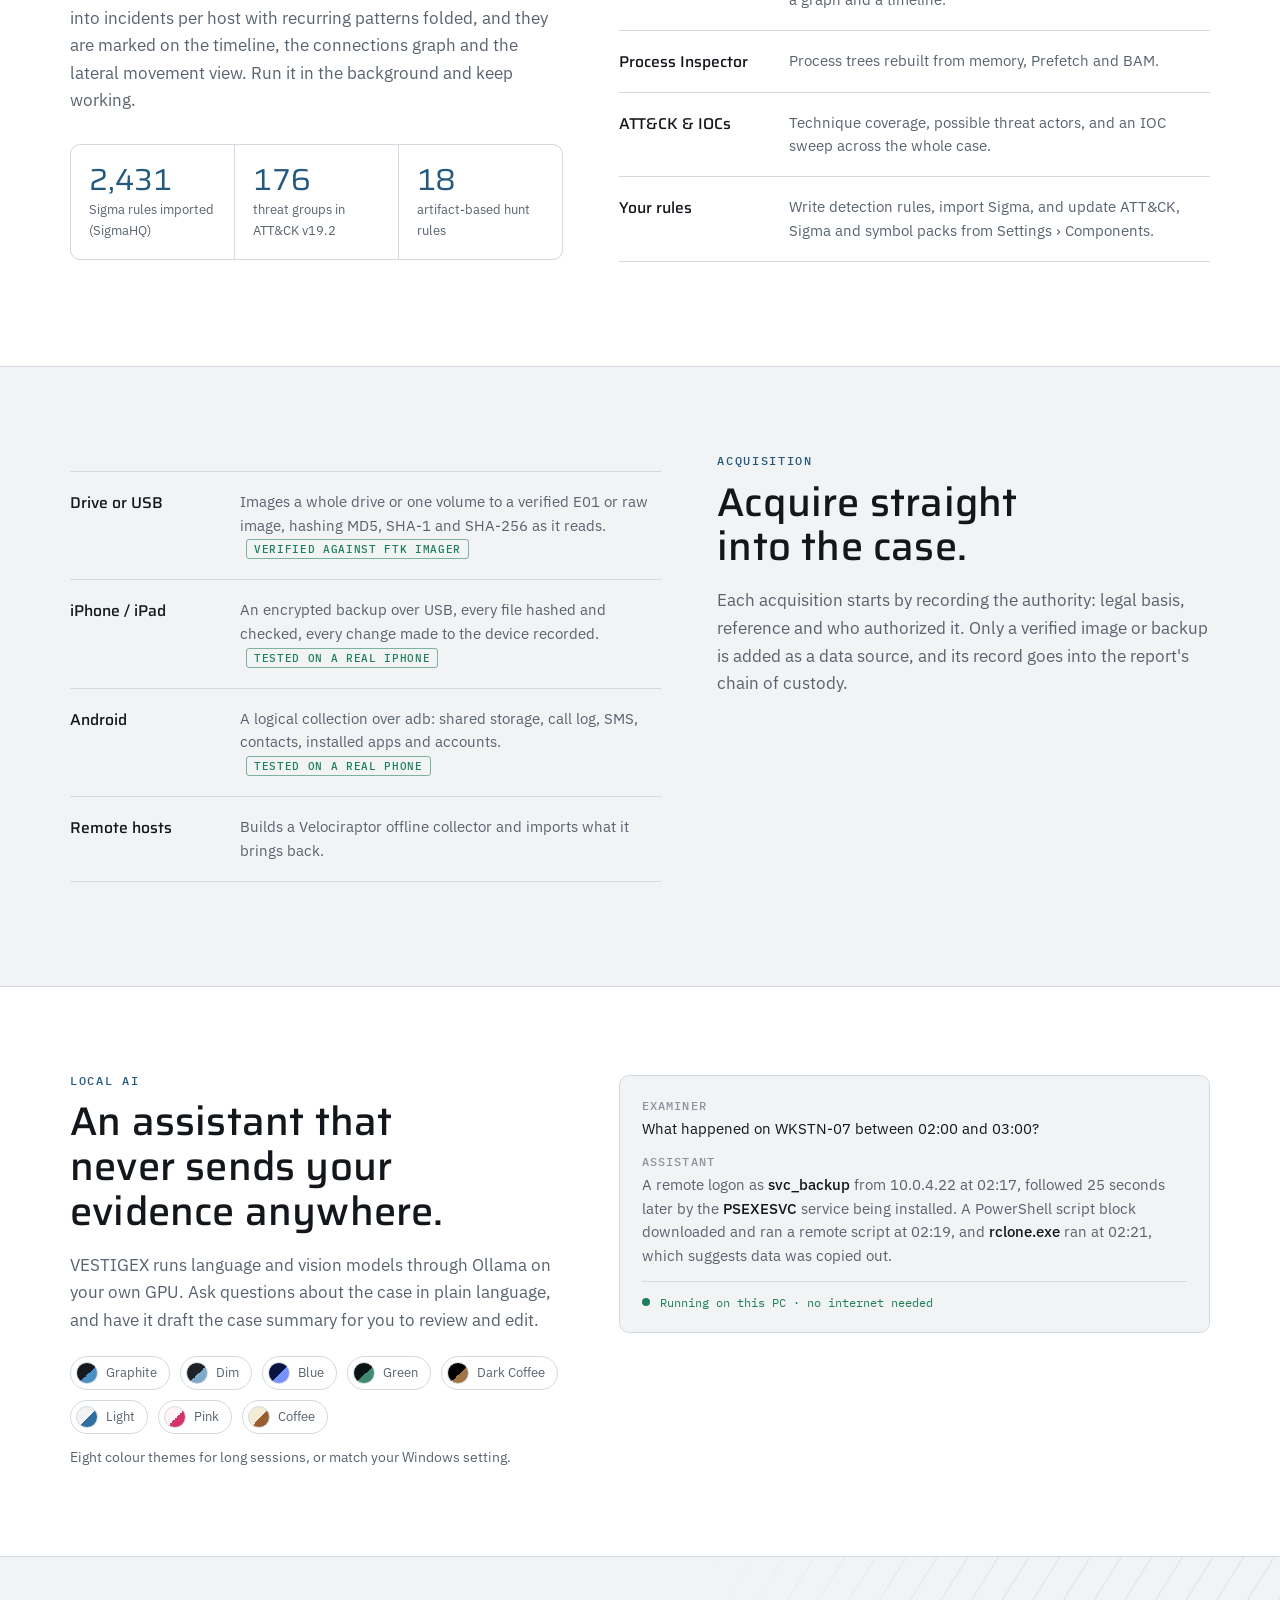
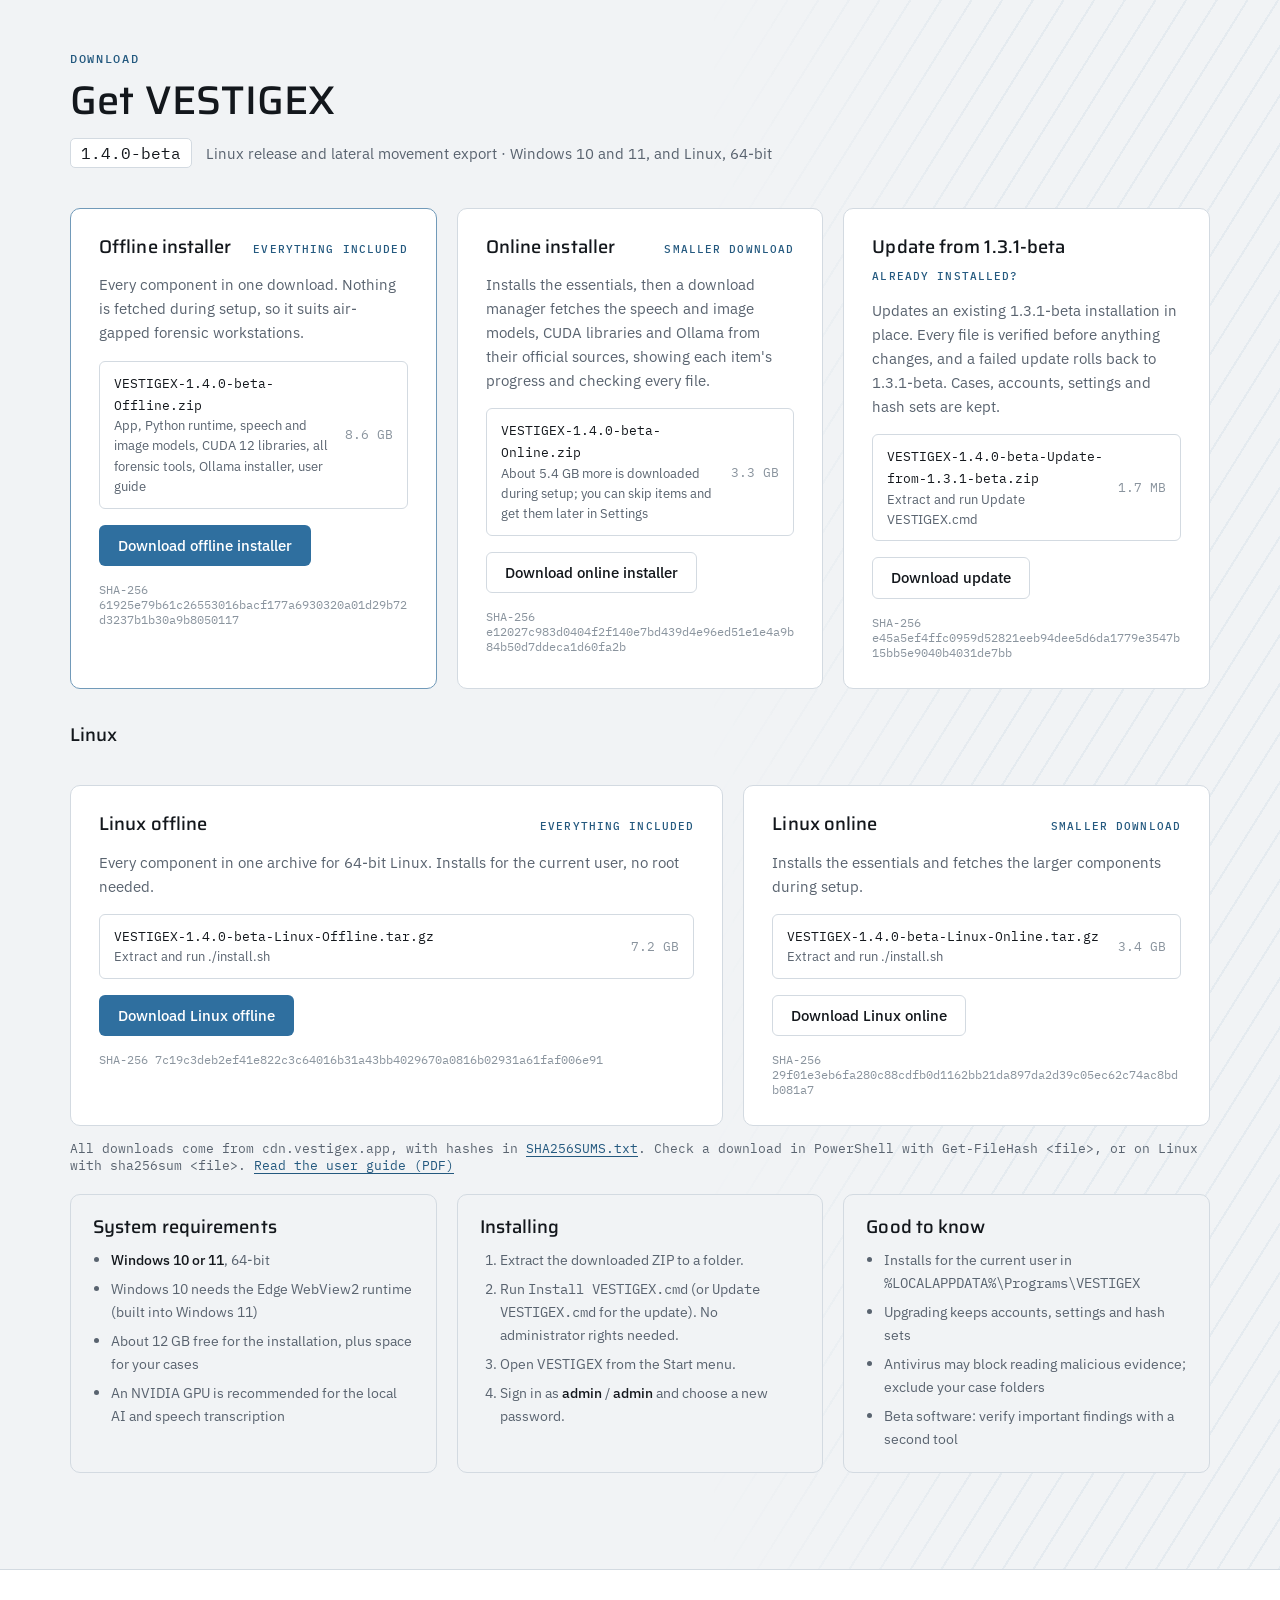
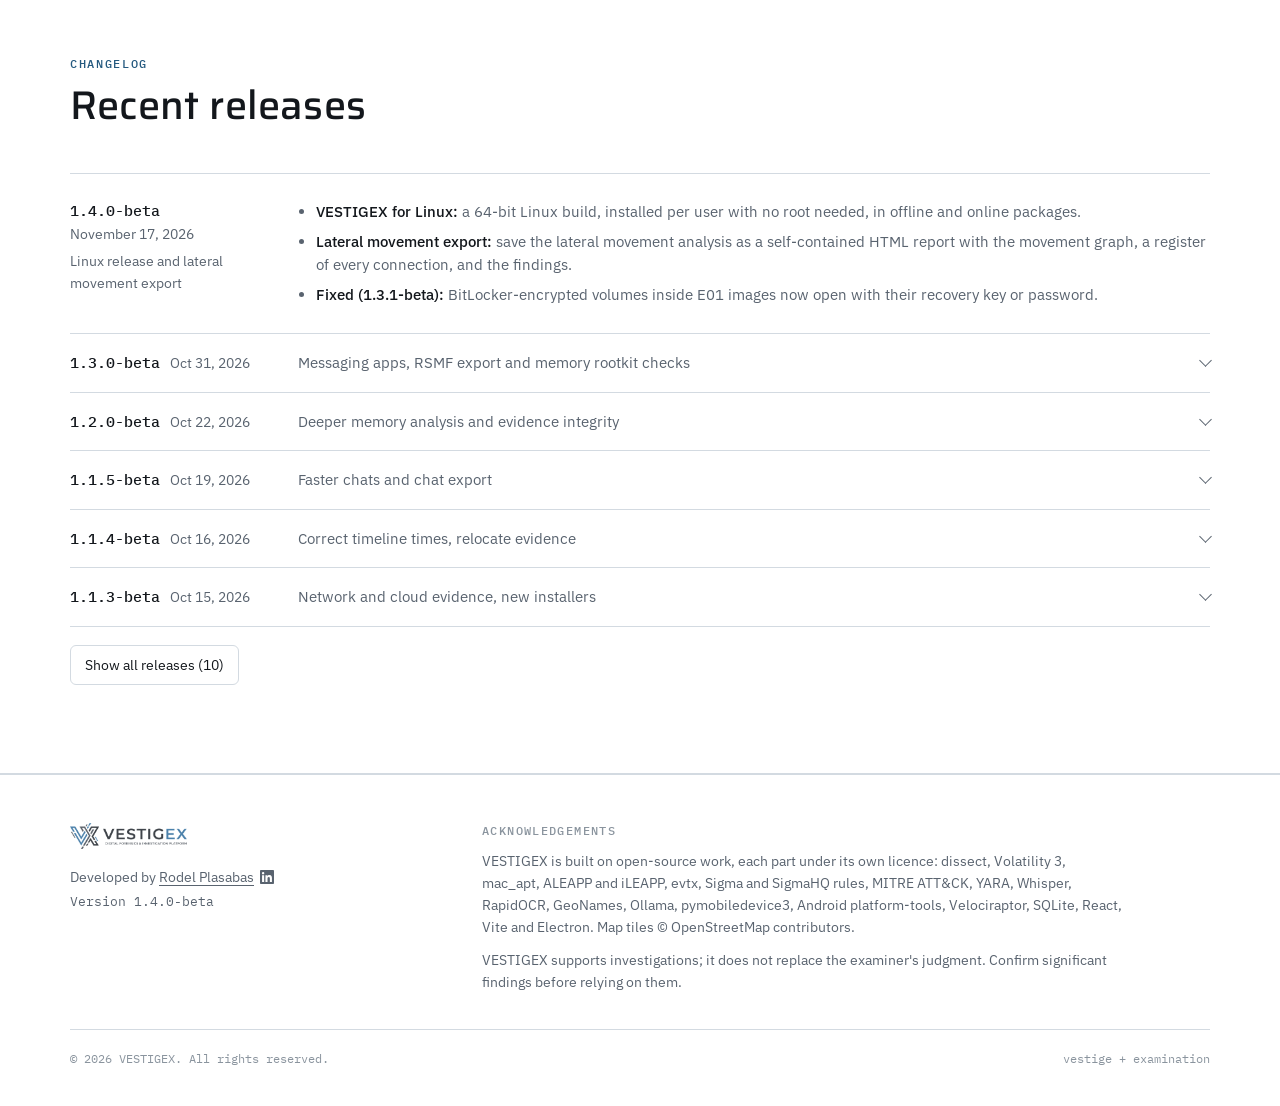
==== commit a1ee6f93: "1.4.0-beta: downloads from cdn.vestigex.app, Linux packages, changelog Co-Authored-By: Claude Opus 5" ====
--- a/index.html
+++ b/index.html
@@ -33,8 +33,8 @@
   "description": "VESTIGEX is a Windows workstation for digital forensics and incident response (DFIR). Analyze disk images, memory, phones and KAPE triage in one case, hunt threats with Sigma and MITRE ATT&CK, and use a local AI that keeps evidence offline.",
   "applicationCategory": "SecurityApplication",
   "applicationSubCategory": "Digital forensics and incident response",
-  "operatingSystem": "Windows 10, Windows 11",
-  "softwareVersion": "1.3.0-beta",
+  "operatingSystem": "Windows 10, Windows 11, Linux",
+  "softwareVersion": "1.4.0-beta",
   "url": "https://vestigex.app/",
   "image": "https://vestigex.app/assets/og-image.png",
   "downloadUrl": "https://vestigex.app/#download",
@@ -384,7 +384,7 @@
       <h1>Every trace, <b>examined.</b></h1>
       <p class="lede">VESTIGEX is a Windows platform for digital forensics and incident response. Bring disk images, memory, phones and triage collections into one case, then search, hunt and report, all on your own machine.</p>
       <div class="cta-row">
-        <a class="btn btn-primary" href="#download">Download 1.3.0-beta</a>
+        <a class="btn btn-primary" href="#download">Download 1.4.0-beta</a>
         <a class="btn btn-ghost" href="#capabilities">See what it does</a>
       </div>
       <p class="cta-note">Windows 10 / 11 · installs per user, no administrator rights</p>
@@ -610,38 +610,60 @@
   <div class="wrap">
     <div class="eyebrow">Download</div>
     <h2 style="margin-top:14px">Get VESTIGEX</h2>
-    <div class="ver"><span class="v">1.3.0-beta</span><span>Messaging apps, RSMF export and memory rootkit checks · Windows 10 and 11, 64-bit</span></div>
+    <div class="ver"><span class="v">1.4.0-beta</span><span>Linux release and lateral movement export · Windows 10 and 11, and Linux, 64-bit</span></div>
 
     <div class="pkgs pkgs-3">
       <div class="pkg main-pkg">
         <div class="pkg-h"><h3>Offline installer</h3><span class="badge">Everything included</span></div>
         <p>Every component in one download. Nothing is fetched during setup, so it suits air-gapped forensic workstations.</p>
         <div class="files">
-          <div class="file"><div><code>VESTIGEX-1.3.0-beta-Offline.zip</code><small>App, Python runtime, speech and image models, CUDA 12 libraries, all forensic tools, Ollama installer, user guide</small></div><span class="sz">8.6 GB</span></div>
+          <div class="file"><div><code>VESTIGEX-1.4.0-beta-Offline.zip</code><small>App, Python runtime, speech and image models, CUDA 12 libraries, all forensic tools, Ollama installer, user guide</small></div><span class="sz">8.6 GB</span></div>
         </div>
-        <a class="btn btn-primary dl-link" href="https://drive.google.com/file/d/1QNwqcxKQa6G0bhBug2ajnGdrjbJzJmYB/view?usp=drive_link" target="_blank" rel="noopener">Download offline installer</a>
-        <code class="sha">SHA-256 6f805863a8fbbc462e5701552dbe6c3cce20f5e3620e5cc37588fd761d1ebd67</code>
+        <a class="btn btn-primary dl-link" href="https://cdn.vestigex.app/1.4.0-beta/VESTIGEX-1.4.0-beta-Offline.zip" download>Download offline installer</a>
+        <code class="sha">SHA-256 61925e79b61c26553016bacf177a6930320a01d29b72d3237b1b30a9b8050117</code>
       </div>
       <div class="pkg">
         <div class="pkg-h"><h3>Online installer</h3><span class="badge">Smaller download</span></div>
         <p>Installs the essentials, then a download manager fetches the speech and image models, CUDA libraries and Ollama from their official sources, showing each item's progress and checking every file.</p>
         <div class="files">
-          <div class="file"><div><code>VESTIGEX-1.3.0-beta-Online.zip</code><small>About 5.4 GB more is downloaded during setup; you can skip items and get them later in Settings</small></div><span class="sz">3.3 GB</span></div>
+          <div class="file"><div><code>VESTIGEX-1.4.0-beta-Online.zip</code><small>About 5.4 GB more is downloaded during setup; you can skip items and get them later in Settings</small></div><span class="sz">3.3 GB</span></div>
         </div>
-        <a class="btn btn-ghost dl-link" href="https://drive.google.com/file/d/1qNCX9-ImMGhdUHJv5Kl1cJt9IEt2AVVa/view?usp=drive_link" target="_blank" rel="noopener">Download online installer</a>
-        <code class="sha">SHA-256 2e751b7bae3cf0dd38221bd285a290bec0ac5fb6f3c2ff210f99ffb63d7912df</code>
+        <a class="btn btn-ghost dl-link" href="https://cdn.vestigex.app/1.4.0-beta/VESTIGEX-1.4.0-beta-Online.zip" download>Download online installer</a>
+        <code class="sha">SHA-256 e12027c983d0404f2f140e7bd439d4e96ed51e1e4a9b84b50d7ddeca1d60fa2b</code>
       </div>
       <div class="pkg">
-        <div class="pkg-h"><h3>Update from 1.2.0-beta</h3><span class="badge">Already installed?</span></div>
-        <p>Updates an existing 1.2.0-beta installation in place. Every file is verified before anything changes, and a failed update rolls back to 1.2.0-beta. Cases, accounts, settings and hash sets are kept. It also repairs installations updated from 1.1.4-beta through 1.1.5-beta.</p>
+        <div class="pkg-h"><h3>Update from 1.3.1-beta</h3><span class="badge">Already installed?</span></div>
+        <p>Updates an existing 1.3.1-beta installation in place. Every file is verified before anything changes, and a failed update rolls back to 1.3.1-beta. Cases, accounts, settings and hash sets are kept.</p>
         <div class="files">
-          <div class="file"><div><code>VESTIGEX-1.3.0-beta-Update-from-1.2.0-beta.zip</code><small>Extract and run Update VESTIGEX.cmd</small></div><span class="sz">1.8 MB</span></div>
+          <div class="file"><div><code>VESTIGEX-1.4.0-beta-Update-from-1.3.1-beta.zip</code><small>Extract and run Update VESTIGEX.cmd</small></div><span class="sz">1.7 MB</span></div>
         </div>
-        <a class="btn btn-ghost dl-link" href="https://github.com/rodelplasabas/vestigex-forensics/releases/download/v1.3.0-beta/VESTIGEX-1.3.0-beta-Update-from-1.2.0-beta.zip" target="_blank" rel="noopener">Download update</a>
-        <code class="sha">SHA-256 bff52db535f2dba6c965ea003322e100e19e352bb80d89b346f8738815e93478</code>
-      </div>
-    </div>
-    <p class="cta-note">Installers are hosted on Google Drive and the update on GitHub. Large Drive files show a "can't scan for viruses" notice; choose Download anyway. Check a download in PowerShell with <span class="mono">Get-FileHash &lt;file&gt;</span>. <a href="assets/VESTIGEX-User-Guide.pdf">Read the user guide (PDF)</a></p>
+        <a class="btn btn-ghost dl-link" href="https://cdn.vestigex.app/1.4.0-beta/VESTIGEX-1.4.0-beta-Update-from-1.3.1-beta.zip" download>Download update</a>
+        <code class="sha">SHA-256 e45a5ef4ffc0959d52821eeb94dee5d6da1779e3547b15bb5e9040b4031de7bb</code>
+      </div>
+    </div>
+
+    <h3 style="margin-top:36px">Linux</h3>
+    <div class="pkgs">
+      <div class="pkg">
+        <div class="pkg-h"><h3>Linux offline</h3><span class="badge">Everything included</span></div>
+        <p>Every component in one archive for 64-bit Linux. Installs for the current user, no root needed.</p>
+        <div class="files">
+          <div class="file"><div><code>VESTIGEX-1.4.0-beta-Linux-Offline.tar.gz</code><small>Extract and run ./install.sh</small></div><span class="sz">7.2 GB</span></div>
+        </div>
+        <a class="btn btn-primary dl-link" href="https://cdn.vestigex.app/1.4.0-beta/VESTIGEX-1.4.0-beta-Linux-Offline.tar.gz" download>Download Linux offline</a>
+        <code class="sha">SHA-256 7c19c3deb2ef41e822c3c64016b31a43bb4029670a0816b02931a61faf006e91</code>
+      </div>
+      <div class="pkg">
+        <div class="pkg-h"><h3>Linux online</h3><span class="badge">Smaller download</span></div>
+        <p>Installs the essentials and fetches the larger components during setup.</p>
+        <div class="files">
+          <div class="file"><div><code>VESTIGEX-1.4.0-beta-Linux-Online.tar.gz</code><small>Extract and run ./install.sh</small></div><span class="sz">3.4 GB</span></div>
+        </div>
+        <a class="btn btn-ghost dl-link" href="https://cdn.vestigex.app/1.4.0-beta/VESTIGEX-1.4.0-beta-Linux-Online.tar.gz" download>Download Linux online</a>
+        <code class="sha">SHA-256 29f01e3eb6fa280c88cdfb0d1162bb21da897da2d39c05ec62c74ac8bdb081a7</code>
+      </div>
+    </div>
+    <p class="cta-note">All downloads come from cdn.vestigex.app, with hashes in <a href="https://cdn.vestigex.app/1.4.0-beta/SHA256SUMS.txt">SHA256SUMS.txt</a>. Check a download in PowerShell with <span class="mono">Get-FileHash &lt;file&gt;</span>, or on Linux with <span class="mono">sha256sum &lt;file&gt;</span>. <a href="assets/VESTIGEX-User-Guide.pdf">Read the user guide (PDF)</a></p>
 
     <div class="req-grid">
       <div class="req">
@@ -683,7 +705,15 @@
     </div>
     <div class="log">
       <div class="rel">
-        <div><div class="rv">1.3.0-beta</div><time class="release-date" datetime="2026-10-31">October 31, 2026</time><div class="rn">Messaging apps, RSMF export and memory rootkit checks</div></div>
+        <div><div class="rv">1.4.0-beta</div><time class="release-date" datetime="2026-11-17">November 17, 2026</time><div class="rn">Linux release and lateral movement export</div></div>
+        <ul>
+          <li><b>VESTIGEX for Linux:</b> a 64-bit Linux build, installed per user with no root needed, in offline and online packages.</li>
+          <li><b>Lateral movement export:</b> save the lateral movement analysis as a self-contained HTML report with the movement graph, a register of every connection, and the findings.</li>
+          <li><b>Fixed (1.3.1-beta):</b> BitLocker-encrypted volumes inside E01 images now open with their recovery key or password.</li>
+        </ul>
+      </div>
+      <details class="rel-fold" data-n="0">
+        <summary><span class="meta"><span class="rv">1.3.0-beta</span><time class="release-date" datetime="2026-10-31">Oct 31, 2026</time></span><span class="rn">Messaging apps, RSMF export and memory rootkit checks</span></summary>
         <ul>
           <li><b>Instagram and WhatsApp exports:</b> Instagram "Download Your Information" (JSON or HTML) and WhatsApp chat exports, with Direct messages and chats on the Messaging page and media indexed. Facebook and Instagram HTML exports are read too.</li>
           <li><b>Signal Desktop and Telegram Desktop:</b> Signal's encrypted database opens read-only with its key (or a key you enter when Windows protects it), with replies, reactions, edits and deleted messages. Telegram Desktop installations and chat exports are read.</li>
@@ -693,8 +723,8 @@
           <li><b>Threat hunt rules</b> for PHP2Shell and Node2Shell exploitation and crashes on Windows, Linux and web server logs.</li>
           <li><b>Fixed:</b> the deleted-file scan of very large NTFS volumes no longer runs out of memory, memory analysis steps after the registry steps no longer fail, the Timeline starts at its first row after a filter change, and Linux and macOS symbol downloads keep working after the symbol collection moved.</li>
         </ul>
-      </div>
-      <details class="rel-fold" data-n="0">
+      </details>
+      <details class="rel-fold" data-n="1">
         <summary><span class="meta"><span class="rv">1.2.0-beta</span><time class="release-date" datetime="2026-10-22">Oct 22, 2026</time></span><span class="rn">Deeper memory analysis and evidence integrity</span></summary>
         <ul>
             <li><b>More from Windows memory:</b> files still in memory (extract them with hashes), handles and mutexes, hidden and tampered processes (hollowing, ghosting, masquerading), typed console commands, and UserAssist, Amcache, ShimCache and scheduled tasks read straight from RAM.</li>
@@ -706,7 +736,7 @@
             <li><b>After updating:</b> process memory sources again to get the new memory categories, and rebuild existing timelines once to see the "assumed UTC" marks.</li>
           </ul>
       </details>
-      <details class="rel-fold" data-n="1">
+      <details class="rel-fold" data-n="2">
         <summary><span class="meta"><span class="rv">1.1.5-beta</span><time class="release-date" datetime="2026-10-19">Oct 19, 2026</time></span><span class="rn">Faster chats and chat export</span></summary>
         <ul>
             <li><b>Large chats open in about a second:</b> phones with 100,000+ messages no longer take minutes to show the conversation list. Chats load as you scroll, and Load all shows the whole conversation at once.</li>
@@ -715,7 +745,7 @@
             <li><b>Fixed:</b> console windows no longer flash open while event logs are processed.</li>
           </ul>
       </details>
-      <details class="rel-fold" data-n="2">
+      <details class="rel-fold" data-n="3">
         <summary><span class="meta"><span class="rv">1.1.4-beta</span><time class="release-date" datetime="2026-10-16">Oct 16, 2026</time></span><span class="rn">Correct timeline times, relocate evidence</span></summary>
         <ul>
             <li><b>Timeline times fixed:</b> times recorded with a UTC offset (for example +08:00 web server logs) are now converted to UTC instead of shifting by the offset. A clear warning asks you to rebuild timelines made by earlier versions.</li>
@@ -724,7 +754,7 @@
             <li><b>Fixed:</b> Cellebrite and other iPhone full file system extractions are recognised again, and timeline histograms handle daylight saving time.</li>
           </ul>
       </details>
-      <details class="rel-fold" data-n="3">
+      <details class="rel-fold" data-n="4">
         <summary><span class="meta"><span class="rv">1.1.3-beta</span><time class="release-date" datetime="2026-10-15">Oct 15, 2026</time></span><span class="rn">Network and cloud evidence, new installers</span></summary>
         <ul>
             <li><b>PCAP, PCAPNG and Windows ETL captures:</b> conversations, DNS, HTTP, IPv6 and tunnelled traffic, TLS certificates with JA3/JA4, OS fingerprints, host and account names, rebuilt files, email, chat and VoIP calls you can play back, on a new Network page and in the Timeline.</li>
@@ -734,7 +764,7 @@
             <li><b>Fixed:</b> processing could stop at the threat hunt on repeated Prefetch records, the Timeline date range now survives navigation, and the app no longer shows an old interface after an update.</li>
           </ul>
       </details>
-      <details class="rel-fold" data-n="4">
+      <details class="rel-fold" data-n="5">
         <summary><span class="meta"><span class="rv">1.1.2-beta</span><time class="release-date" datetime="2026-10-11">Oct 11, 2026</time></span><span class="rn">Web server log parsing and timeline fixes</span></summary>
         <ul>
             <li><b>Rotated web logs supported:</b> .log.1, .log.2, .log.3, and onward.</li>
@@ -743,7 +773,7 @@
             <li><b>Compact global date/time controls</b> with 24-hour time, optional seconds, and display timezone support.</li>
           </ul>
       </details>
-      <details class="rel-fold" data-n="5">
+      <details class="rel-fold" data-n="6">
         <summary><span class="meta"><span class="rv">1.1.1-beta</span><time class="release-date" datetime="2026-10-10">Oct 10, 2026</time></span><span class="rn">Phones and fixes</span></summary>
         <ul>
             <li><b>Phone files are indexed</b> like any other evidence: File System, Media Analysis, hashes, keyword search, EXIF and GPS.</li>
@@ -752,7 +782,7 @@
             <li><b>Sortable timeline columns</b>: under 0.2 s on 1.1 million entries.</li>
           </ul>
       </details>
-      <details class="rel-fold" data-n="6">
+      <details class="rel-fold" data-n="7">
         <summary><span class="meta"><span class="rv">1.1.0-beta</span><time class="release-date" datetime="2026-10-09">Oct 9, 2026</time></span><span class="rn">Acquisition</span></summary>
         <ul>
             <li><b>Acquire a drive or USB drive</b> to a verified E01 or raw image.</li>
@@ -761,7 +791,7 @@
             <li><b>Velociraptor offline collectors</b> and import of remote collections.</li>
           </ul>
       </details>
-      <details class="rel-fold" data-n="7">
+      <details class="rel-fold" data-n="8">
         <summary><span class="meta"><span class="rv">1.0.0-beta</span><time class="release-date" datetime="2026-10-08">Oct 8, 2026</time></span><span class="rn">First release</span></summary>
         <ul>
             <li><b>Windows desktop app</b> with a per-user installer and everything bundled.</li>
@@ -782,7 +812,7 @@
       <div>
         <img class="on-dark" src="assets/vestigex-logo-dark.png" alt="VESTIGEX" width="117" height="26">
         <img class="on-light" src="assets/vestigex-logo-light.png" alt="VESTIGEX" width="117" height="26">
-        <div class="by"><span>Developed by <a href="https://www.linkedin.com/in/rodelplasabas" target="_blank" rel="noopener">Rodel Plasabas <svg viewBox="0 0 24 24" width="14" height="14" aria-hidden="true" fill="currentColor"><path d="M20.45 20.45h-3.56v-5.57c0-1.33-.02-3.04-1.85-3.04-1.85 0-2.14 1.45-2.14 2.94v5.67H9.34V9h3.42v1.56h.05c.48-.9 1.64-1.85 3.37-1.85 3.6 0 4.27 2.37 4.27 5.46v6.28zM5.34 7.43a2.06 2.06 0 1 1 0-4.13 2.06 2.06 0 0 1 0 4.13zM7.12 20.45H3.56V9h3.56v11.45zM22.22 0H1.77C.79 0 0 .77 0 1.73v20.54C0 23.23.79 24 1.77 24h20.45c.98 0 1.78-.77 1.78-1.73V1.73C24 .77 23.2 0 22.22 0z"/></svg></a></span><span class="mono" style="font-size:.8rem">Version 1.3.0-beta</span></div>
+        <div class="by"><span>Developed by <a href="https://www.linkedin.com/in/rodelplasabas" target="_blank" rel="noopener">Rodel Plasabas <svg viewBox="0 0 24 24" width="14" height="14" aria-hidden="true" fill="currentColor"><path d="M20.45 20.45h-3.56v-5.57c0-1.33-.02-3.04-1.85-3.04-1.85 0-2.14 1.45-2.14 2.94v5.67H9.34V9h3.42v1.56h.05c.48-.9 1.64-1.85 3.37-1.85 3.6 0 4.27 2.37 4.27 5.46v6.28zM5.34 7.43a2.06 2.06 0 1 1 0-4.13 2.06 2.06 0 0 1 0 4.13zM7.12 20.45H3.56V9h3.56v11.45zM22.22 0H1.77C.79 0 0 .77 0 1.73v20.54C0 23.23.79 24 1.77 24h20.45c.98 0 1.78-.77 1.78-1.73V1.73C24 .77 23.2 0 22.22 0z"/></svg></a></span><span class="mono" style="font-size:.8rem">Version 1.4.0-beta</span></div>
       </div>
       <div class="ack">
         <h3>Acknowledgements</h3>
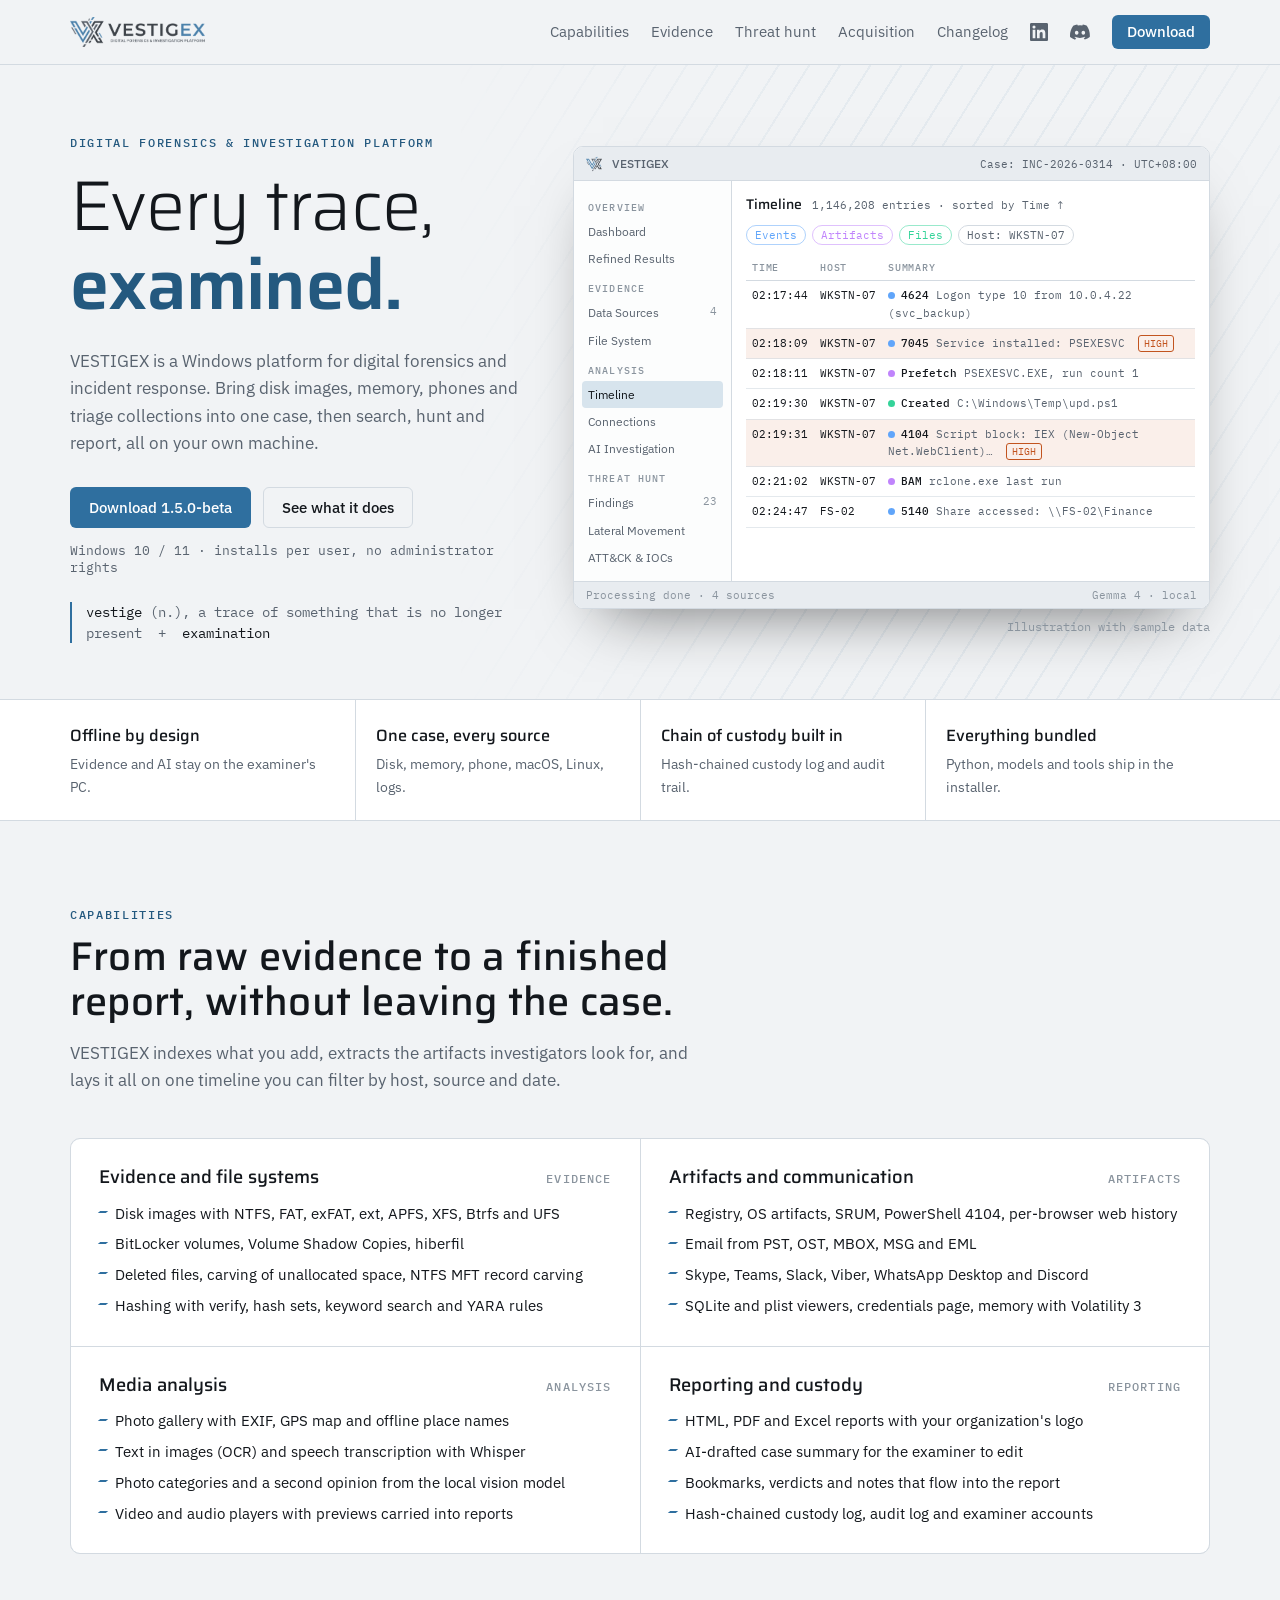
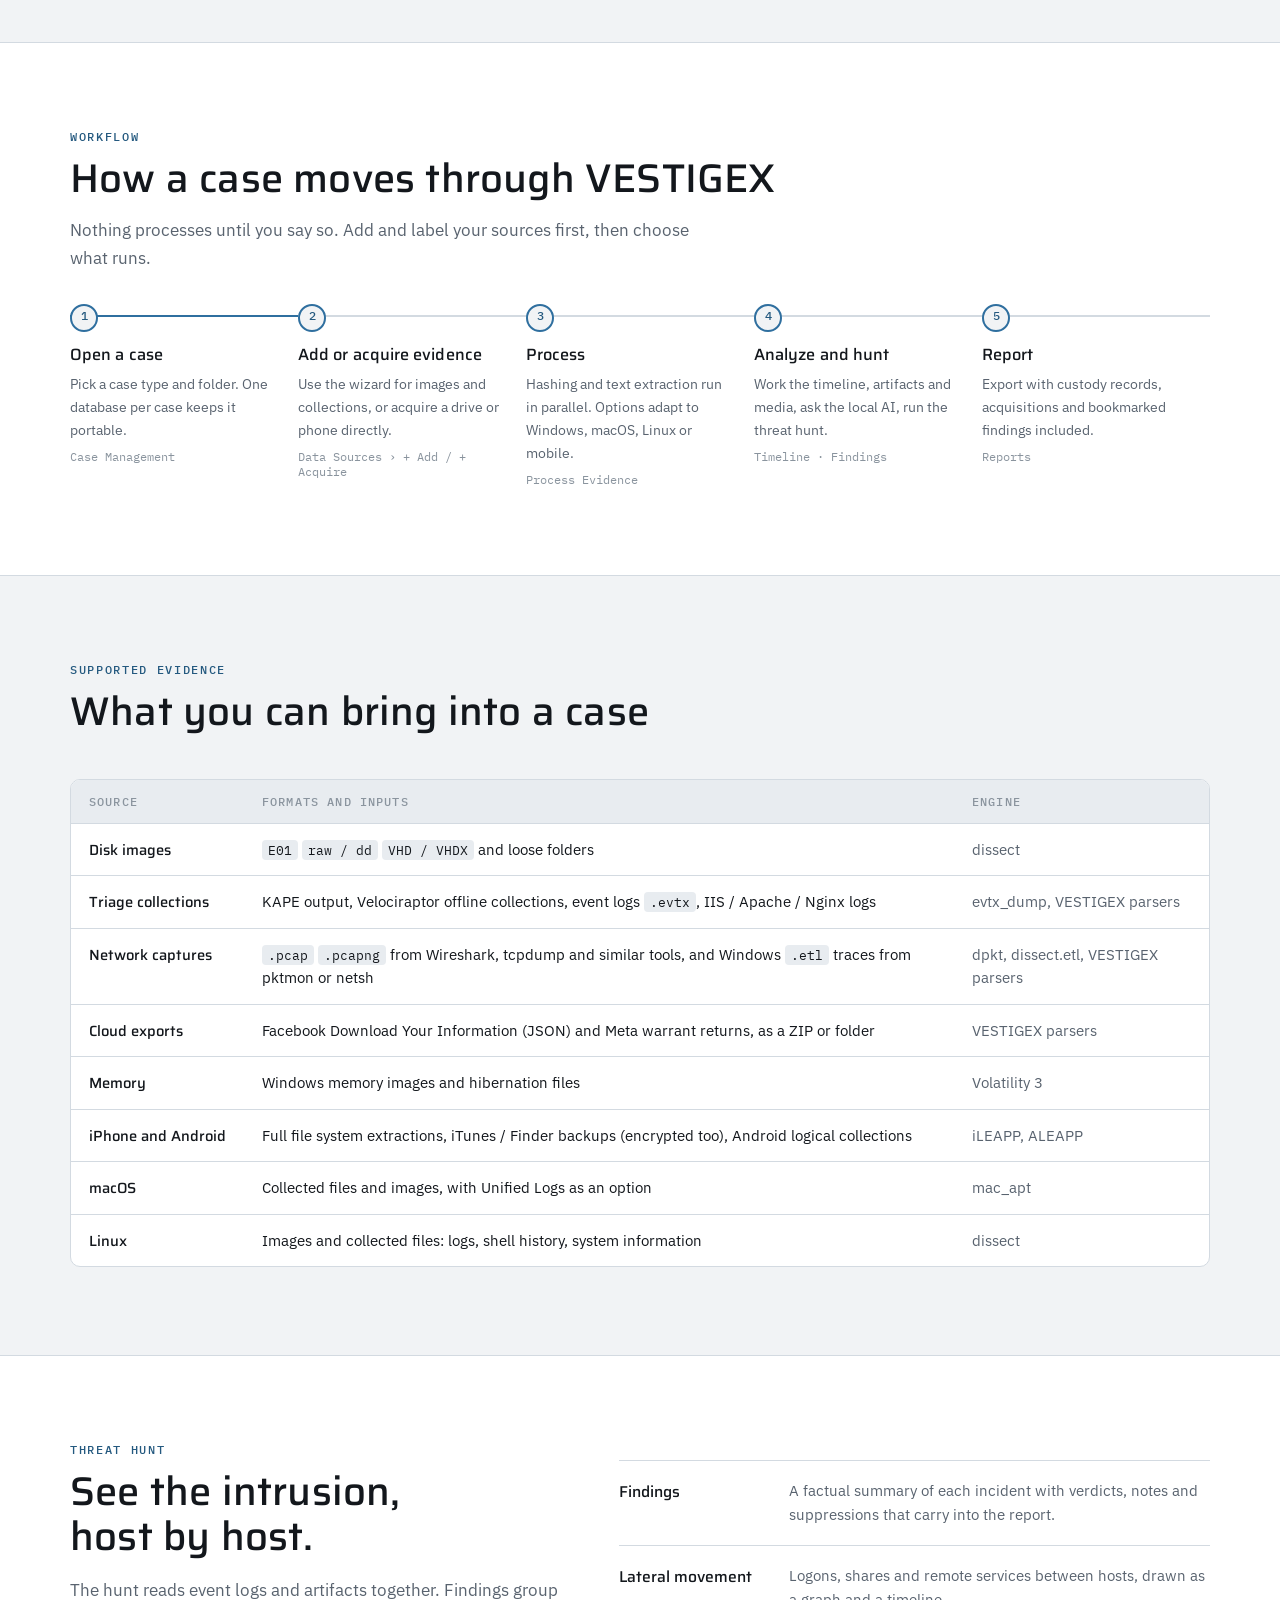
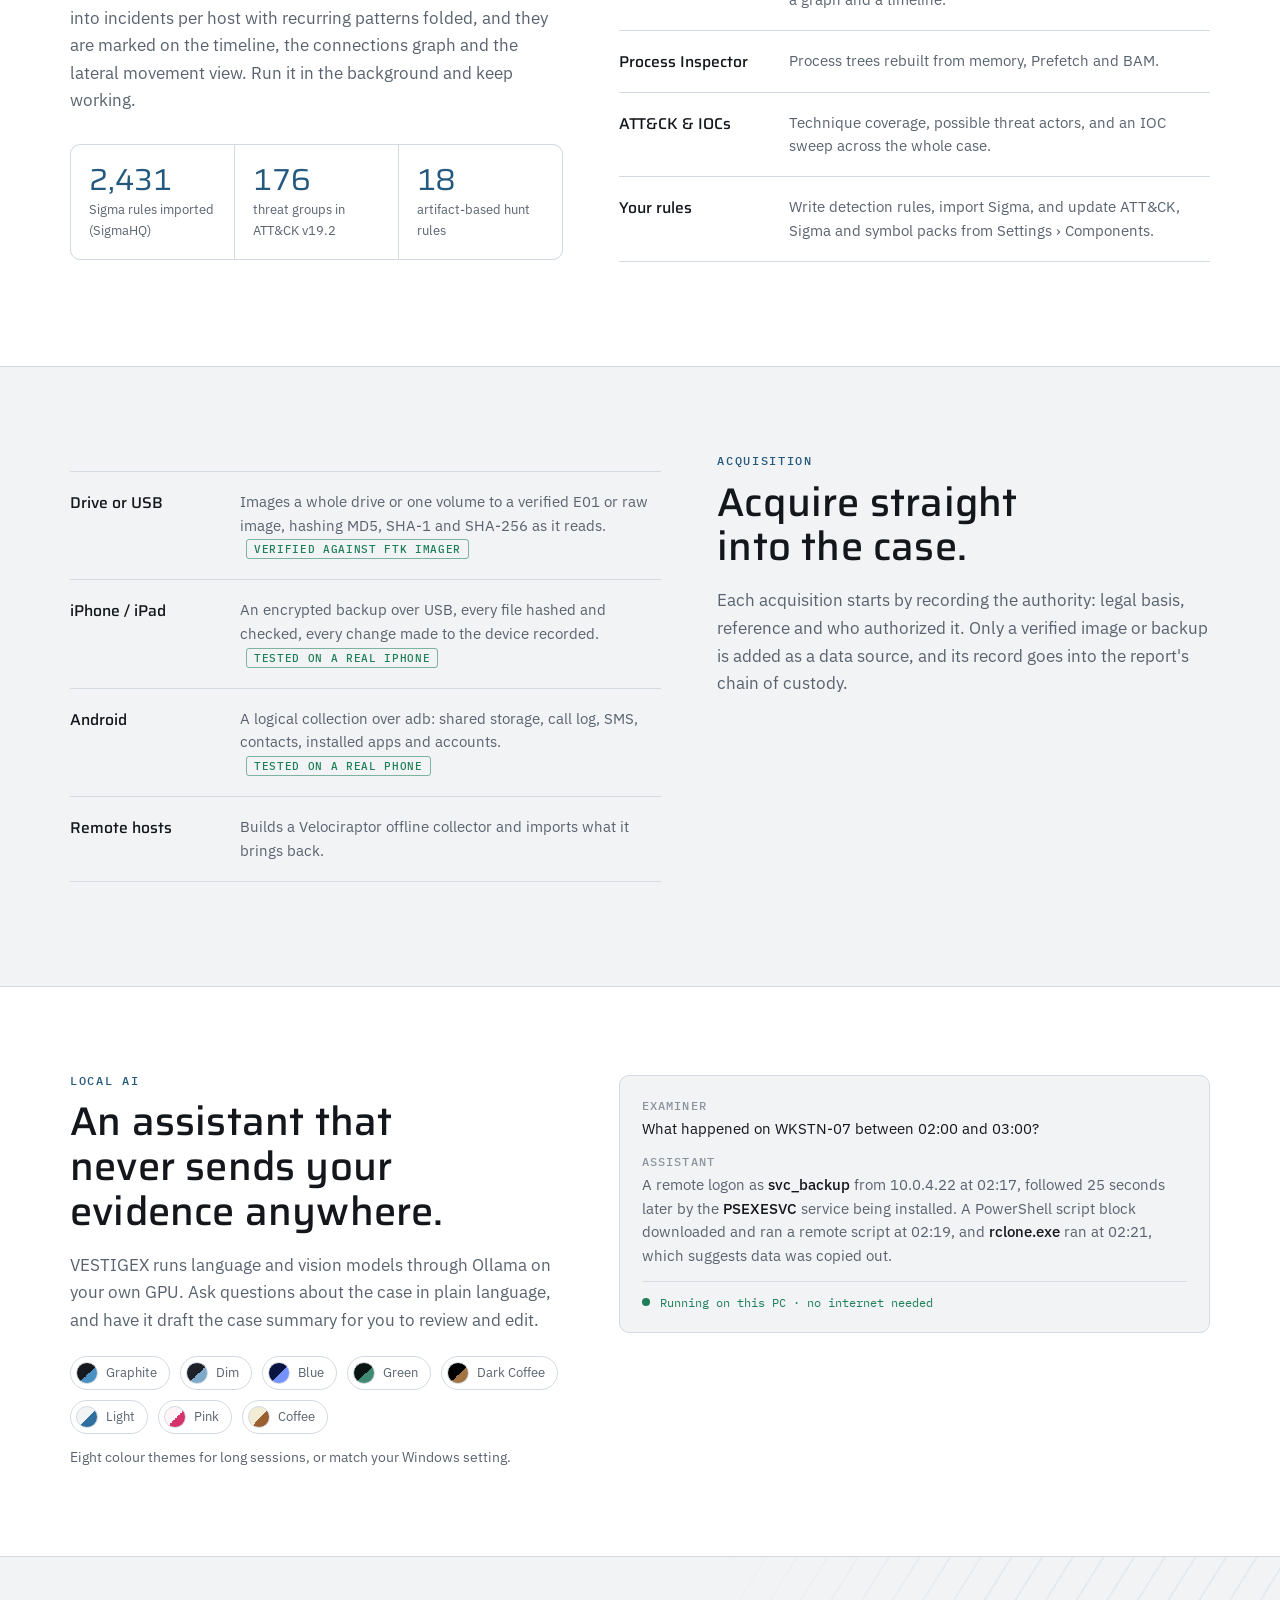
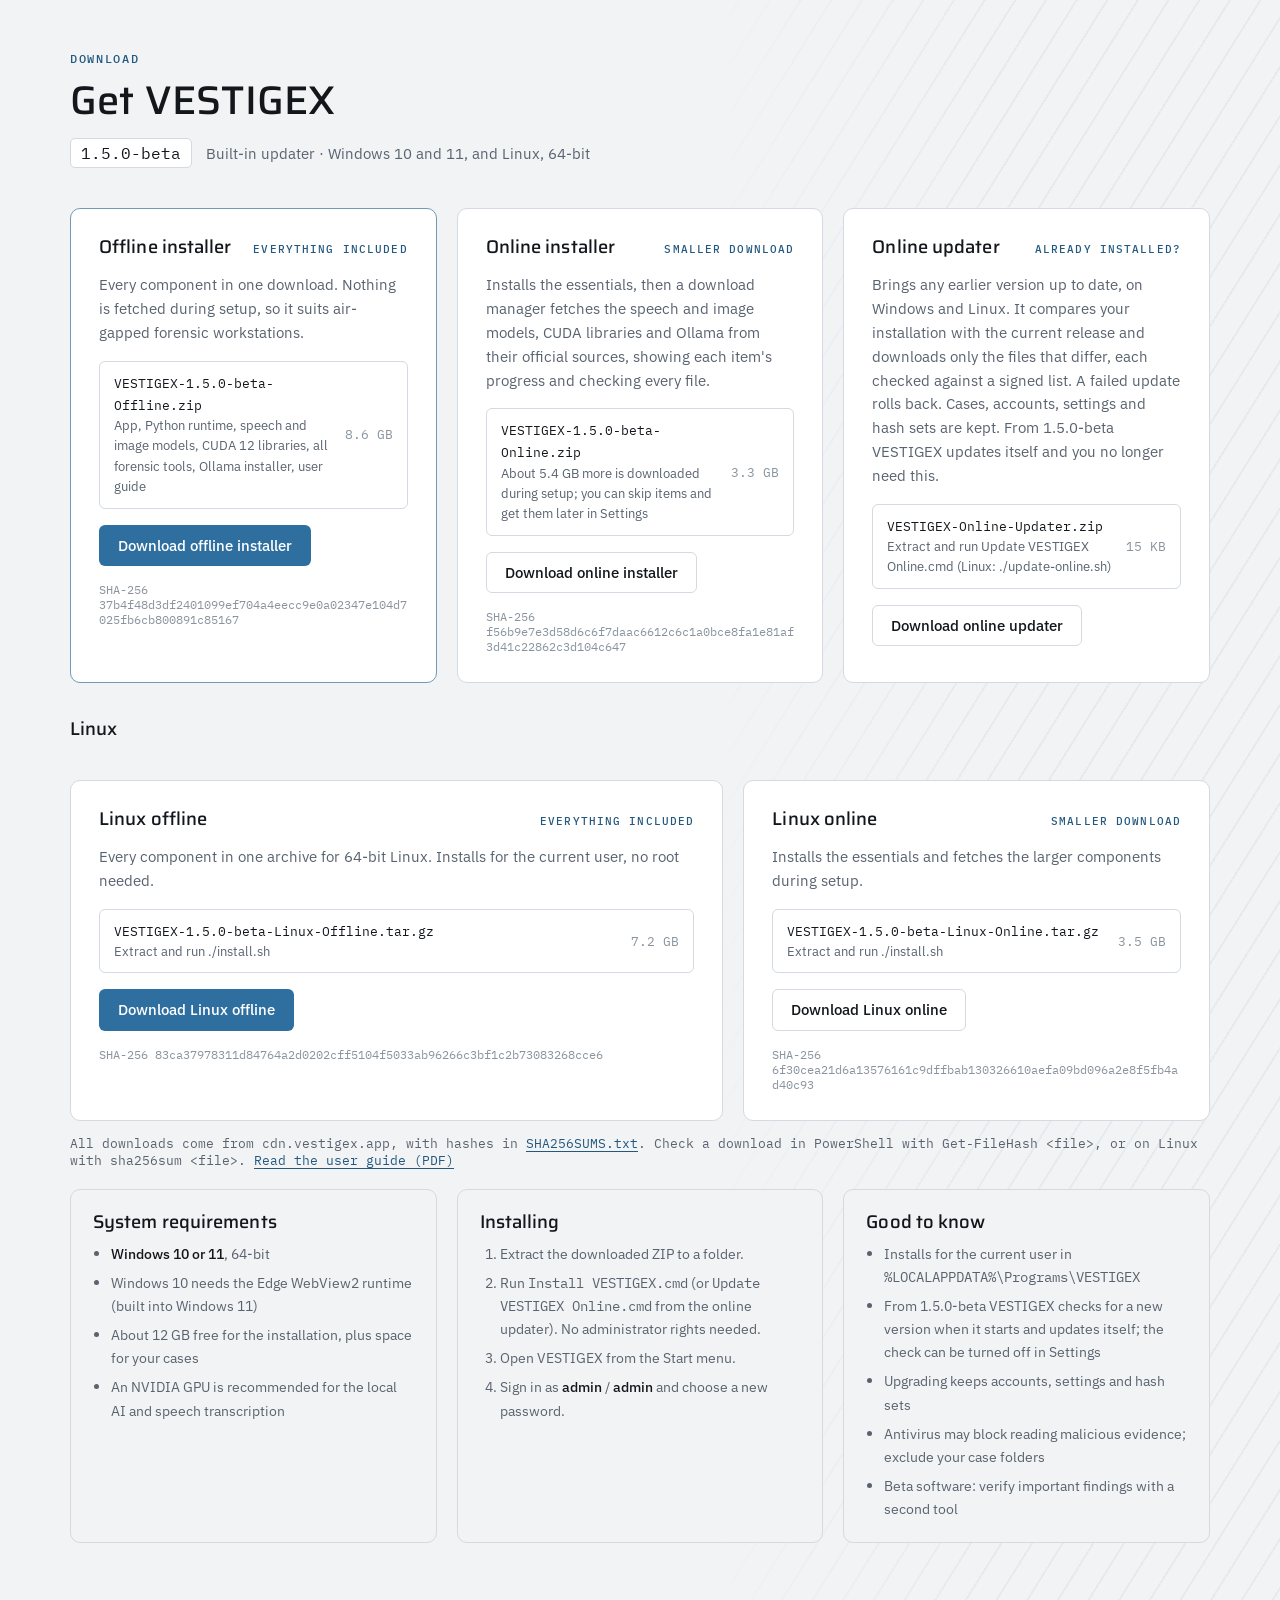
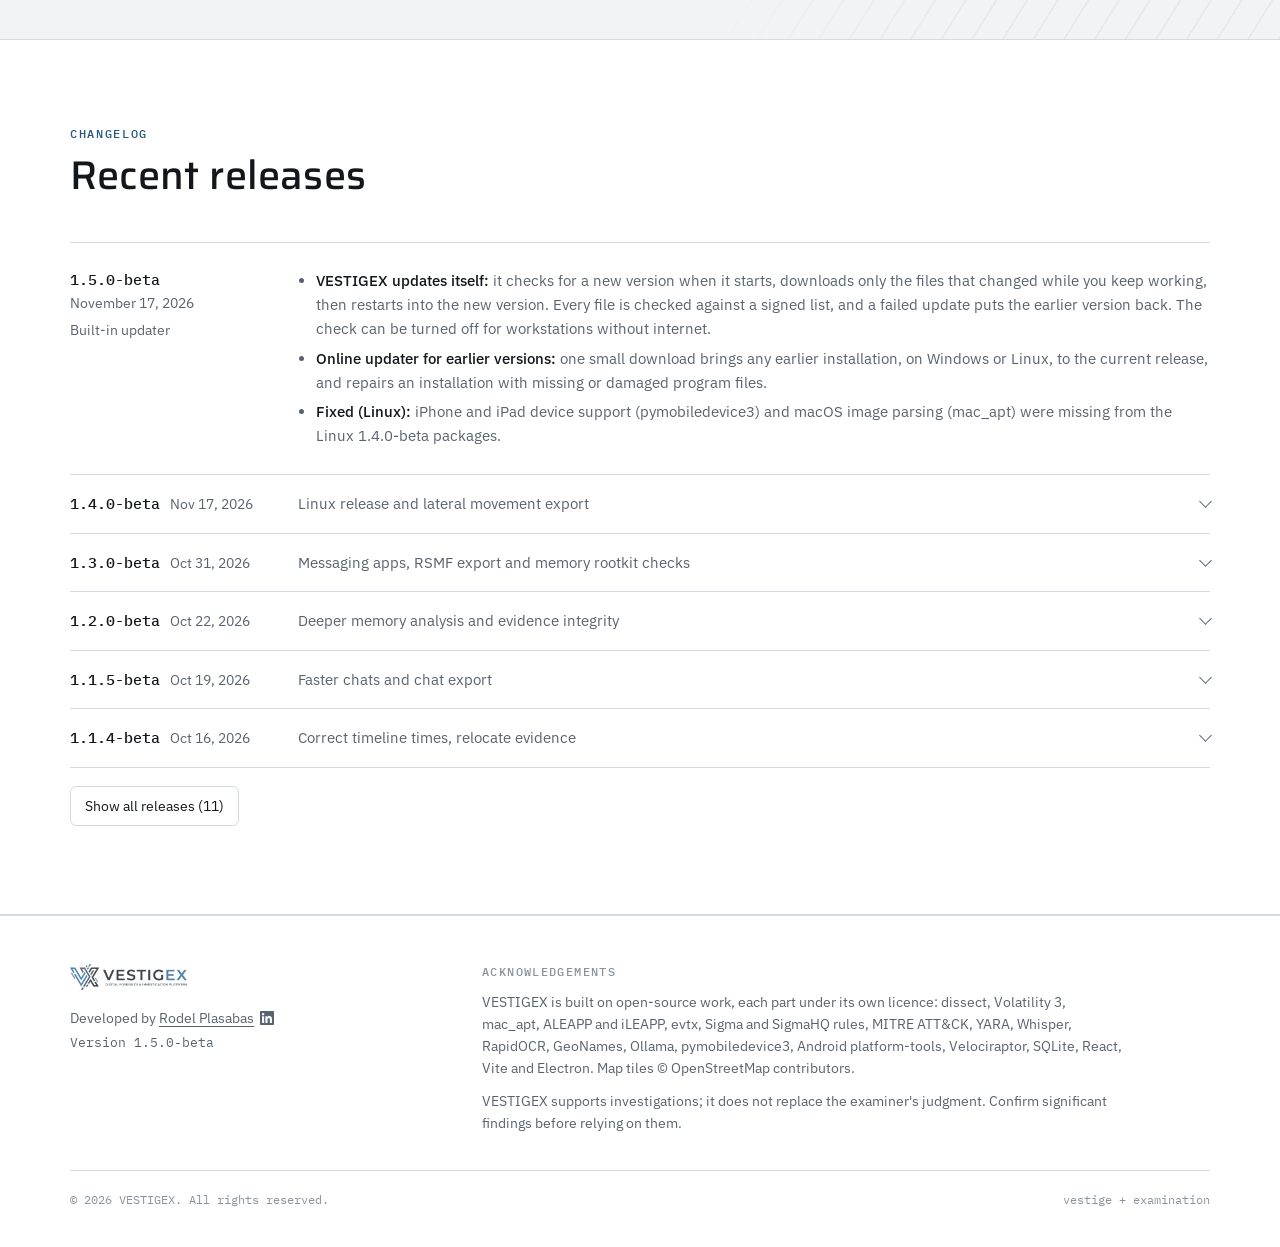
==== commit 366e8ffb: "1.5.0-beta: built-in updater, online updater replaces the Update package, changelog Co-Authored-By: " ====
--- a/index.html
+++ b/index.html
@@ -34,7 +34,7 @@
   "applicationCategory": "SecurityApplication",
   "applicationSubCategory": "Digital forensics and incident response",
   "operatingSystem": "Windows 10, Windows 11, Linux",
-  "softwareVersion": "1.4.0-beta",
+  "softwareVersion": "1.5.0-beta",
   "url": "https://vestigex.app/",
   "image": "https://vestigex.app/assets/og-image.png",
   "downloadUrl": "https://vestigex.app/#download",
@@ -384,7 +384,7 @@
       <h1>Every trace, <b>examined.</b></h1>
       <p class="lede">VESTIGEX is a Windows platform for digital forensics and incident response. Bring disk images, memory, phones and triage collections into one case, then search, hunt and report, all on your own machine.</p>
       <div class="cta-row">
-        <a class="btn btn-primary" href="#download">Download 1.4.0-beta</a>
+        <a class="btn btn-primary" href="#download">Download 1.5.0-beta</a>
         <a class="btn btn-ghost" href="#capabilities">See what it does</a>
       </div>
       <p class="cta-note">Windows 10 / 11 · installs per user, no administrator rights</p>
@@ -610,35 +610,34 @@
   <div class="wrap">
     <div class="eyebrow">Download</div>
     <h2 style="margin-top:14px">Get VESTIGEX</h2>
-    <div class="ver"><span class="v">1.4.0-beta</span><span>Linux release and lateral movement export · Windows 10 and 11, and Linux, 64-bit</span></div>
+    <div class="ver"><span class="v">1.5.0-beta</span><span>Built-in updater · Windows 10 and 11, and Linux, 64-bit</span></div>
 
     <div class="pkgs pkgs-3">
       <div class="pkg main-pkg">
         <div class="pkg-h"><h3>Offline installer</h3><span class="badge">Everything included</span></div>
         <p>Every component in one download. Nothing is fetched during setup, so it suits air-gapped forensic workstations.</p>
         <div class="files">
-          <div class="file"><div><code>VESTIGEX-1.4.0-beta-Offline.zip</code><small>App, Python runtime, speech and image models, CUDA 12 libraries, all forensic tools, Ollama installer, user guide</small></div><span class="sz">8.6 GB</span></div>
+          <div class="file"><div><code>VESTIGEX-1.5.0-beta-Offline.zip</code><small>App, Python runtime, speech and image models, CUDA 12 libraries, all forensic tools, Ollama installer, user guide</small></div><span class="sz">8.6 GB</span></div>
         </div>
-        <a class="btn btn-primary dl-link" href="https://cdn.vestigex.app/1.4.0-beta/VESTIGEX-1.4.0-beta-Offline.zip" download>Download offline installer</a>
-        <code class="sha">SHA-256 61925e79b61c26553016bacf177a6930320a01d29b72d3237b1b30a9b8050117</code>
+        <a class="btn btn-primary dl-link" href="https://cdn.vestigex.app/1.5.0-beta/VESTIGEX-1.5.0-beta-Offline.zip" download>Download offline installer</a>
+        <code class="sha">SHA-256 37b4f48d3df2401099ef704a4eecc9e0a02347e104d7025fb6cb800891c85167</code>
       </div>
       <div class="pkg">
         <div class="pkg-h"><h3>Online installer</h3><span class="badge">Smaller download</span></div>
         <p>Installs the essentials, then a download manager fetches the speech and image models, CUDA libraries and Ollama from their official sources, showing each item's progress and checking every file.</p>
         <div class="files">
-          <div class="file"><div><code>VESTIGEX-1.4.0-beta-Online.zip</code><small>About 5.4 GB more is downloaded during setup; you can skip items and get them later in Settings</small></div><span class="sz">3.3 GB</span></div>
+          <div class="file"><div><code>VESTIGEX-1.5.0-beta-Online.zip</code><small>About 5.4 GB more is downloaded during setup; you can skip items and get them later in Settings</small></div><span class="sz">3.3 GB</span></div>
         </div>
-        <a class="btn btn-ghost dl-link" href="https://cdn.vestigex.app/1.4.0-beta/VESTIGEX-1.4.0-beta-Online.zip" download>Download online installer</a>
-        <code class="sha">SHA-256 e12027c983d0404f2f140e7bd439d4e96ed51e1e4a9b84b50d7ddeca1d60fa2b</code>
+        <a class="btn btn-ghost dl-link" href="https://cdn.vestigex.app/1.5.0-beta/VESTIGEX-1.5.0-beta-Online.zip" download>Download online installer</a>
+        <code class="sha">SHA-256 f56b9e7e3d58d6c6f7daac6612c6c1a0bce8fa1e81af3d41c22862c3d104c647</code>
       </div>
       <div class="pkg">
-        <div class="pkg-h"><h3>Update from 1.3.1-beta</h3><span class="badge">Already installed?</span></div>
-        <p>Updates an existing 1.3.1-beta installation in place. Every file is verified before anything changes, and a failed update rolls back to 1.3.1-beta. Cases, accounts, settings and hash sets are kept.</p>
+        <div class="pkg-h"><h3>Online updater</h3><span class="badge">Already installed?</span></div>
+        <p>Brings any earlier version up to date, on Windows and Linux. It compares your installation with the current release and downloads only the files that differ, each checked against a signed list. A failed update rolls back. Cases, accounts, settings and hash sets are kept. From 1.5.0-beta VESTIGEX updates itself and you no longer need this.</p>
         <div class="files">
-          <div class="file"><div><code>VESTIGEX-1.4.0-beta-Update-from-1.3.1-beta.zip</code><small>Extract and run Update VESTIGEX.cmd</small></div><span class="sz">1.7 MB</span></div>
+          <div class="file"><div><code>VESTIGEX-Online-Updater.zip</code><small>Extract and run Update VESTIGEX Online.cmd (Linux: ./update-online.sh)</small></div><span class="sz">15 KB</span></div>
         </div>
-        <a class="btn btn-ghost dl-link" href="https://cdn.vestigex.app/1.4.0-beta/VESTIGEX-1.4.0-beta-Update-from-1.3.1-beta.zip" download>Download update</a>
-        <code class="sha">SHA-256 e45a5ef4ffc0959d52821eeb94dee5d6da1779e3547b15bb5e9040b4031de7bb</code>
+        <a class="btn btn-ghost dl-link" href="https://cdn.vestigex.app/update/VESTIGEX-Online-Updater.zip" download>Download online updater</a>
       </div>
     </div>
 
@@ -648,22 +647,22 @@
         <div class="pkg-h"><h3>Linux offline</h3><span class="badge">Everything included</span></div>
         <p>Every component in one archive for 64-bit Linux. Installs for the current user, no root needed.</p>
         <div class="files">
-          <div class="file"><div><code>VESTIGEX-1.4.0-beta-Linux-Offline.tar.gz</code><small>Extract and run ./install.sh</small></div><span class="sz">7.2 GB</span></div>
+          <div class="file"><div><code>VESTIGEX-1.5.0-beta-Linux-Offline.tar.gz</code><small>Extract and run ./install.sh</small></div><span class="sz">7.2 GB</span></div>
         </div>
-        <a class="btn btn-primary dl-link" href="https://cdn.vestigex.app/1.4.0-beta/VESTIGEX-1.4.0-beta-Linux-Offline.tar.gz" download>Download Linux offline</a>
-        <code class="sha">SHA-256 7c19c3deb2ef41e822c3c64016b31a43bb4029670a0816b02931a61faf006e91</code>
+        <a class="btn btn-primary dl-link" href="https://cdn.vestigex.app/1.5.0-beta/VESTIGEX-1.5.0-beta-Linux-Offline.tar.gz" download>Download Linux offline</a>
+        <code class="sha">SHA-256 83ca37978311d84764a2d0202cff5104f5033ab96266c3bf1c2b73083268cce6</code>
       </div>
       <div class="pkg">
         <div class="pkg-h"><h3>Linux online</h3><span class="badge">Smaller download</span></div>
         <p>Installs the essentials and fetches the larger components during setup.</p>
         <div class="files">
-          <div class="file"><div><code>VESTIGEX-1.4.0-beta-Linux-Online.tar.gz</code><small>Extract and run ./install.sh</small></div><span class="sz">3.4 GB</span></div>
+          <div class="file"><div><code>VESTIGEX-1.5.0-beta-Linux-Online.tar.gz</code><small>Extract and run ./install.sh</small></div><span class="sz">3.5 GB</span></div>
         </div>
-        <a class="btn btn-ghost dl-link" href="https://cdn.vestigex.app/1.4.0-beta/VESTIGEX-1.4.0-beta-Linux-Online.tar.gz" download>Download Linux online</a>
-        <code class="sha">SHA-256 29f01e3eb6fa280c88cdfb0d1162bb21da897da2d39c05ec62c74ac8bdb081a7</code>
-      </div>
-    </div>
-    <p class="cta-note">All downloads come from cdn.vestigex.app, with hashes in <a href="https://cdn.vestigex.app/1.4.0-beta/SHA256SUMS.txt">SHA256SUMS.txt</a>. Check a download in PowerShell with <span class="mono">Get-FileHash &lt;file&gt;</span>, or on Linux with <span class="mono">sha256sum &lt;file&gt;</span>. <a href="assets/VESTIGEX-User-Guide.pdf">Read the user guide (PDF)</a></p>
+        <a class="btn btn-ghost dl-link" href="https://cdn.vestigex.app/1.5.0-beta/VESTIGEX-1.5.0-beta-Linux-Online.tar.gz" download>Download Linux online</a>
+        <code class="sha">SHA-256 6f30cea21d6a13576161c9dffbab130326610aefa09bd096a2e8f5fb4ad40c93</code>
+      </div>
+    </div>
+    <p class="cta-note">All downloads come from cdn.vestigex.app, with hashes in <a href="https://cdn.vestigex.app/1.5.0-beta/SHA256SUMS.txt">SHA256SUMS.txt</a>. Check a download in PowerShell with <span class="mono">Get-FileHash &lt;file&gt;</span>, or on Linux with <span class="mono">sha256sum &lt;file&gt;</span>. <a href="assets/VESTIGEX-User-Guide.pdf">Read the user guide (PDF)</a></p>
 
     <div class="req-grid">
       <div class="req">
@@ -679,7 +678,7 @@
         <h3>Installing</h3>
         <ol>
           <li>Extract the downloaded ZIP to a folder.</li>
-          <li>Run <span class="mono">Install VESTIGEX.cmd</span> (or <span class="mono">Update VESTIGEX.cmd</span> for the update). No administrator rights needed.</li>
+          <li>Run <span class="mono">Install VESTIGEX.cmd</span> (or <span class="mono">Update VESTIGEX Online.cmd</span> from the online updater). No administrator rights needed.</li>
           <li>Open VESTIGEX from the Start menu.</li>
           <li>Sign in as <b>admin</b> / <b>admin</b> and choose a new password.</li>
         </ol>
@@ -688,6 +687,7 @@
         <h3>Good to know</h3>
         <ul>
           <li>Installs for the current user in <span class="mono">%LOCALAPPDATA%\Programs\VESTIGEX</span></li>
+          <li>From 1.5.0-beta VESTIGEX checks for a new version when it starts and updates itself; the check can be turned off in Settings</li>
           <li>Upgrading keeps accounts, settings and hash sets</li>
           <li>Antivirus may block reading malicious evidence; exclude your case folders</li>
           <li>Beta software: verify important findings with a second tool</li>
@@ -705,14 +705,22 @@
     </div>
     <div class="log">
       <div class="rel">
-        <div><div class="rv">1.4.0-beta</div><time class="release-date" datetime="2026-11-17">November 17, 2026</time><div class="rn">Linux release and lateral movement export</div></div>
+        <div><div class="rv">1.5.0-beta</div><time class="release-date" datetime="2026-11-17">November 17, 2026</time><div class="rn">Built-in updater</div></div>
+        <ul>
+          <li><b>VESTIGEX updates itself:</b> it checks for a new version when it starts, downloads only the files that changed while you keep working, then restarts into the new version. Every file is checked against a signed list, and a failed update puts the earlier version back. The check can be turned off for workstations without internet.</li>
+          <li><b>Online updater for earlier versions:</b> one small download brings any earlier installation, on Windows or Linux, to the current release, and repairs an installation with missing or damaged program files.</li>
+          <li><b>Fixed (Linux):</b> iPhone and iPad device support (pymobiledevice3) and macOS image parsing (mac_apt) were missing from the Linux 1.4.0-beta packages.</li>
+        </ul>
+      </div>
+      <details class="rel-fold" data-n="0">
+        <summary><span class="meta"><span class="rv">1.4.0-beta</span><time class="release-date" datetime="2026-11-17">Nov 17, 2026</time></span><span class="rn">Linux release and lateral movement export</span></summary>
         <ul>
           <li><b>VESTIGEX for Linux:</b> a 64-bit Linux build, installed per user with no root needed, in offline and online packages.</li>
           <li><b>Lateral movement export:</b> save the lateral movement analysis as a self-contained HTML report with the movement graph, a register of every connection, and the findings.</li>
           <li><b>Fixed (1.3.1-beta):</b> BitLocker-encrypted volumes inside E01 images now open with their recovery key or password.</li>
         </ul>
-      </div>
-      <details class="rel-fold" data-n="0">
+      </details>
+      <details class="rel-fold" data-n="1">
         <summary><span class="meta"><span class="rv">1.3.0-beta</span><time class="release-date" datetime="2026-10-31">Oct 31, 2026</time></span><span class="rn">Messaging apps, RSMF export and memory rootkit checks</span></summary>
         <ul>
           <li><b>Instagram and WhatsApp exports:</b> Instagram "Download Your Information" (JSON or HTML) and WhatsApp chat exports, with Direct messages and chats on the Messaging page and media indexed. Facebook and Instagram HTML exports are read too.</li>
@@ -724,7 +732,7 @@
           <li><b>Fixed:</b> the deleted-file scan of very large NTFS volumes no longer runs out of memory, memory analysis steps after the registry steps no longer fail, the Timeline starts at its first row after a filter change, and Linux and macOS symbol downloads keep working after the symbol collection moved.</li>
         </ul>
       </details>
-      <details class="rel-fold" data-n="1">
+      <details class="rel-fold" data-n="2">
         <summary><span class="meta"><span class="rv">1.2.0-beta</span><time class="release-date" datetime="2026-10-22">Oct 22, 2026</time></span><span class="rn">Deeper memory analysis and evidence integrity</span></summary>
         <ul>
             <li><b>More from Windows memory:</b> files still in memory (extract them with hashes), handles and mutexes, hidden and tampered processes (hollowing, ghosting, masquerading), typed console commands, and UserAssist, Amcache, ShimCache and scheduled tasks read straight from RAM.</li>
@@ -736,7 +744,7 @@
             <li><b>After updating:</b> process memory sources again to get the new memory categories, and rebuild existing timelines once to see the "assumed UTC" marks.</li>
           </ul>
       </details>
-      <details class="rel-fold" data-n="2">
+      <details class="rel-fold" data-n="3">
         <summary><span class="meta"><span class="rv">1.1.5-beta</span><time class="release-date" datetime="2026-10-19">Oct 19, 2026</time></span><span class="rn">Faster chats and chat export</span></summary>
         <ul>
             <li><b>Large chats open in about a second:</b> phones with 100,000+ messages no longer take minutes to show the conversation list. Chats load as you scroll, and Load all shows the whole conversation at once.</li>
@@ -745,7 +753,7 @@
             <li><b>Fixed:</b> console windows no longer flash open while event logs are processed.</li>
           </ul>
       </details>
-      <details class="rel-fold" data-n="3">
+      <details class="rel-fold" data-n="4">
         <summary><span class="meta"><span class="rv">1.1.4-beta</span><time class="release-date" datetime="2026-10-16">Oct 16, 2026</time></span><span class="rn">Correct timeline times, relocate evidence</span></summary>
         <ul>
             <li><b>Timeline times fixed:</b> times recorded with a UTC offset (for example +08:00 web server logs) are now converted to UTC instead of shifting by the offset. A clear warning asks you to rebuild timelines made by earlier versions.</li>
@@ -754,7 +762,7 @@
             <li><b>Fixed:</b> Cellebrite and other iPhone full file system extractions are recognised again, and timeline histograms handle daylight saving time.</li>
           </ul>
       </details>
-      <details class="rel-fold" data-n="4">
+      <details class="rel-fold" data-n="5">
         <summary><span class="meta"><span class="rv">1.1.3-beta</span><time class="release-date" datetime="2026-10-15">Oct 15, 2026</time></span><span class="rn">Network and cloud evidence, new installers</span></summary>
         <ul>
             <li><b>PCAP, PCAPNG and Windows ETL captures:</b> conversations, DNS, HTTP, IPv6 and tunnelled traffic, TLS certificates with JA3/JA4, OS fingerprints, host and account names, rebuilt files, email, chat and VoIP calls you can play back, on a new Network page and in the Timeline.</li>
@@ -764,7 +772,7 @@
             <li><b>Fixed:</b> processing could stop at the threat hunt on repeated Prefetch records, the Timeline date range now survives navigation, and the app no longer shows an old interface after an update.</li>
           </ul>
       </details>
-      <details class="rel-fold" data-n="5">
+      <details class="rel-fold" data-n="6">
         <summary><span class="meta"><span class="rv">1.1.2-beta</span><time class="release-date" datetime="2026-10-11">Oct 11, 2026</time></span><span class="rn">Web server log parsing and timeline fixes</span></summary>
         <ul>
             <li><b>Rotated web logs supported:</b> .log.1, .log.2, .log.3, and onward.</li>
@@ -773,7 +781,7 @@
             <li><b>Compact global date/time controls</b> with 24-hour time, optional seconds, and display timezone support.</li>
           </ul>
       </details>
-      <details class="rel-fold" data-n="6">
+      <details class="rel-fold" data-n="7">
         <summary><span class="meta"><span class="rv">1.1.1-beta</span><time class="release-date" datetime="2026-10-10">Oct 10, 2026</time></span><span class="rn">Phones and fixes</span></summary>
         <ul>
             <li><b>Phone files are indexed</b> like any other evidence: File System, Media Analysis, hashes, keyword search, EXIF and GPS.</li>
@@ -782,7 +790,7 @@
             <li><b>Sortable timeline columns</b>: under 0.2 s on 1.1 million entries.</li>
           </ul>
       </details>
-      <details class="rel-fold" data-n="7">
+      <details class="rel-fold" data-n="8">
         <summary><span class="meta"><span class="rv">1.1.0-beta</span><time class="release-date" datetime="2026-10-09">Oct 9, 2026</time></span><span class="rn">Acquisition</span></summary>
         <ul>
             <li><b>Acquire a drive or USB drive</b> to a verified E01 or raw image.</li>
@@ -791,7 +799,7 @@
             <li><b>Velociraptor offline collectors</b> and import of remote collections.</li>
           </ul>
       </details>
-      <details class="rel-fold" data-n="8">
+      <details class="rel-fold" data-n="9">
         <summary><span class="meta"><span class="rv">1.0.0-beta</span><time class="release-date" datetime="2026-10-08">Oct 8, 2026</time></span><span class="rn">First release</span></summary>
         <ul>
             <li><b>Windows desktop app</b> with a per-user installer and everything bundled.</li>
@@ -812,7 +820,7 @@
       <div>
         <img class="on-dark" src="assets/vestigex-logo-dark.png" alt="VESTIGEX" width="117" height="26">
         <img class="on-light" src="assets/vestigex-logo-light.png" alt="VESTIGEX" width="117" height="26">
-        <div class="by"><span>Developed by <a href="https://www.linkedin.com/in/rodelplasabas" target="_blank" rel="noopener">Rodel Plasabas <svg viewBox="0 0 24 24" width="14" height="14" aria-hidden="true" fill="currentColor"><path d="M20.45 20.45h-3.56v-5.57c0-1.33-.02-3.04-1.85-3.04-1.85 0-2.14 1.45-2.14 2.94v5.67H9.34V9h3.42v1.56h.05c.48-.9 1.64-1.85 3.37-1.85 3.6 0 4.27 2.37 4.27 5.46v6.28zM5.34 7.43a2.06 2.06 0 1 1 0-4.13 2.06 2.06 0 0 1 0 4.13zM7.12 20.45H3.56V9h3.56v11.45zM22.22 0H1.77C.79 0 0 .77 0 1.73v20.54C0 23.23.79 24 1.77 24h20.45c.98 0 1.78-.77 1.78-1.73V1.73C24 .77 23.2 0 22.22 0z"/></svg></a></span><span class="mono" style="font-size:.8rem">Version 1.4.0-beta</span></div>
+        <div class="by"><span>Developed by <a href="https://www.linkedin.com/in/rodelplasabas" target="_blank" rel="noopener">Rodel Plasabas <svg viewBox="0 0 24 24" width="14" height="14" aria-hidden="true" fill="currentColor"><path d="M20.45 20.45h-3.56v-5.57c0-1.33-.02-3.04-1.85-3.04-1.85 0-2.14 1.45-2.14 2.94v5.67H9.34V9h3.42v1.56h.05c.48-.9 1.64-1.85 3.37-1.85 3.6 0 4.27 2.37 4.27 5.46v6.28zM5.34 7.43a2.06 2.06 0 1 1 0-4.13 2.06 2.06 0 0 1 0 4.13zM7.12 20.45H3.56V9h3.56v11.45zM22.22 0H1.77C.79 0 0 .77 0 1.73v20.54C0 23.23.79 24 1.77 24h20.45c.98 0 1.78-.77 1.78-1.73V1.73C24 .77 23.2 0 22.22 0z"/></svg></a></span><span class="mono" style="font-size:.8rem">Version 1.5.0-beta</span></div>
       </div>
       <div class="ack">
         <h3>Acknowledgements</h3>
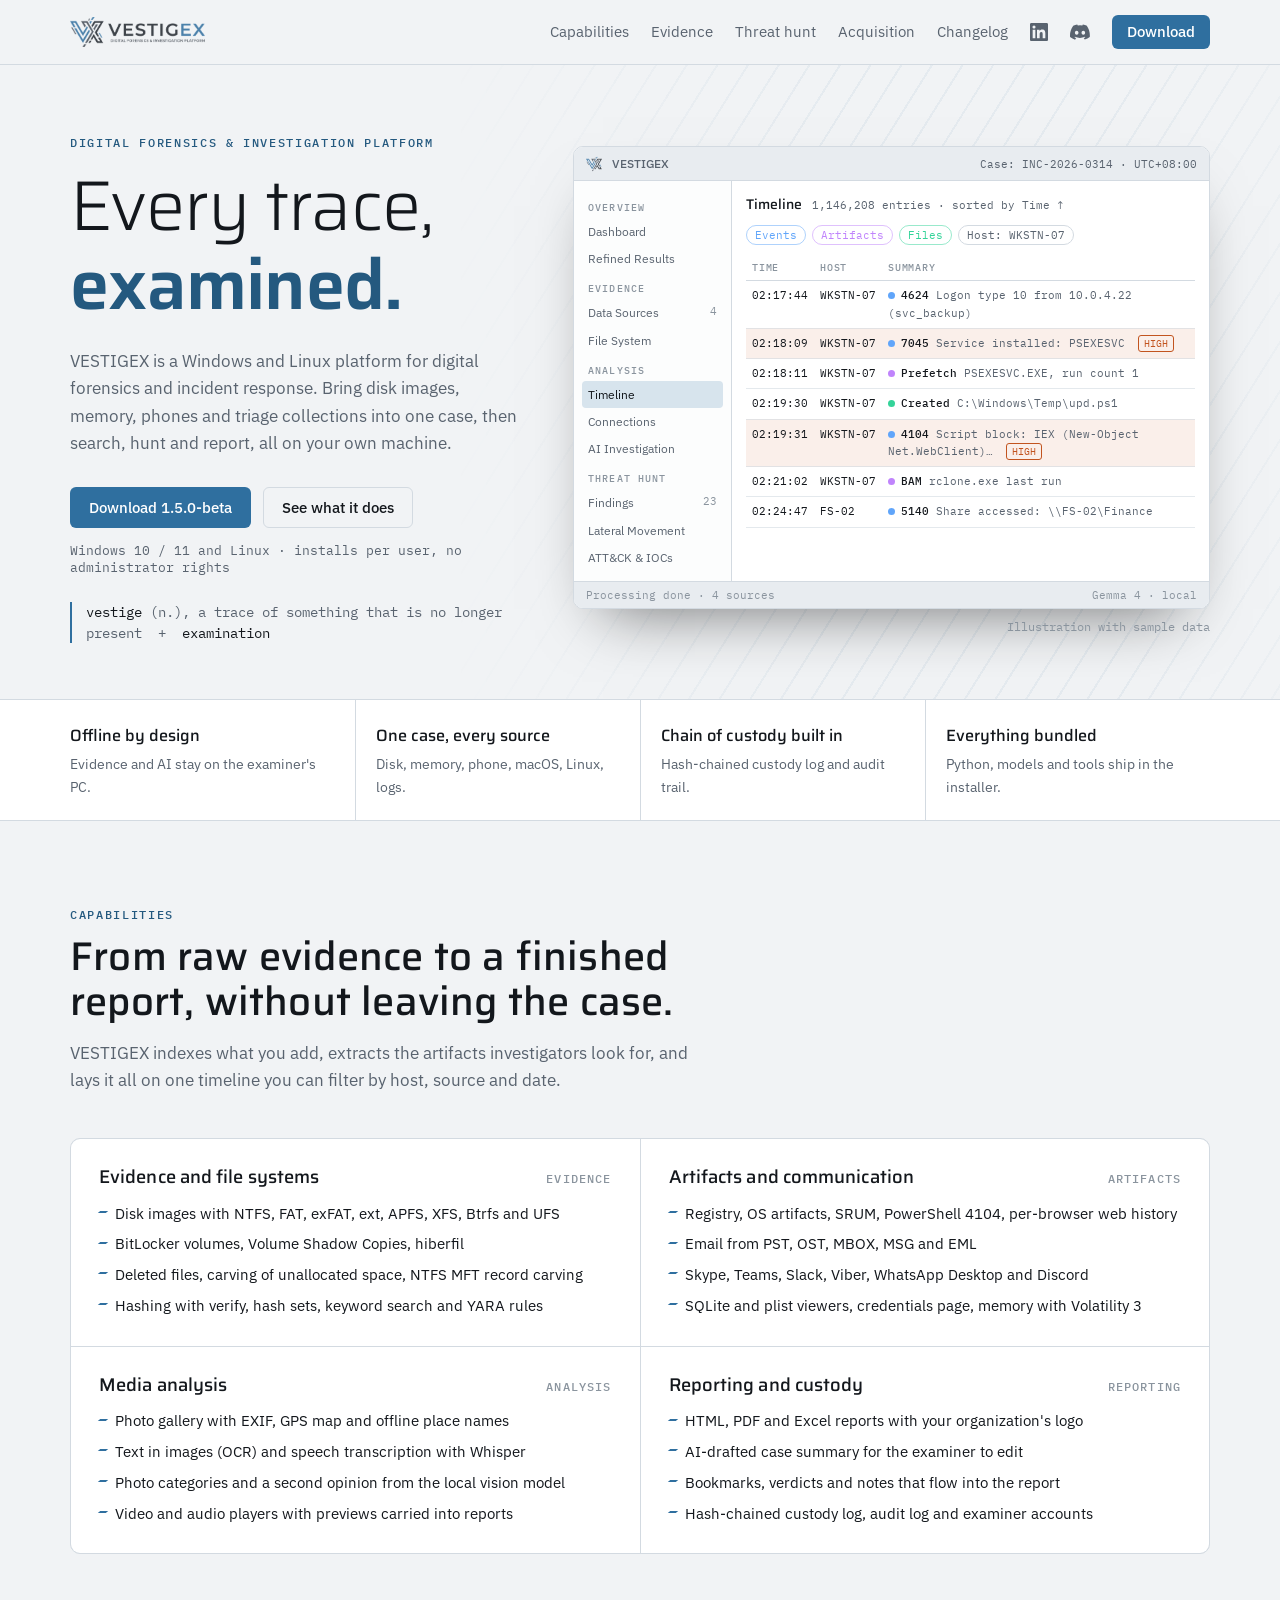
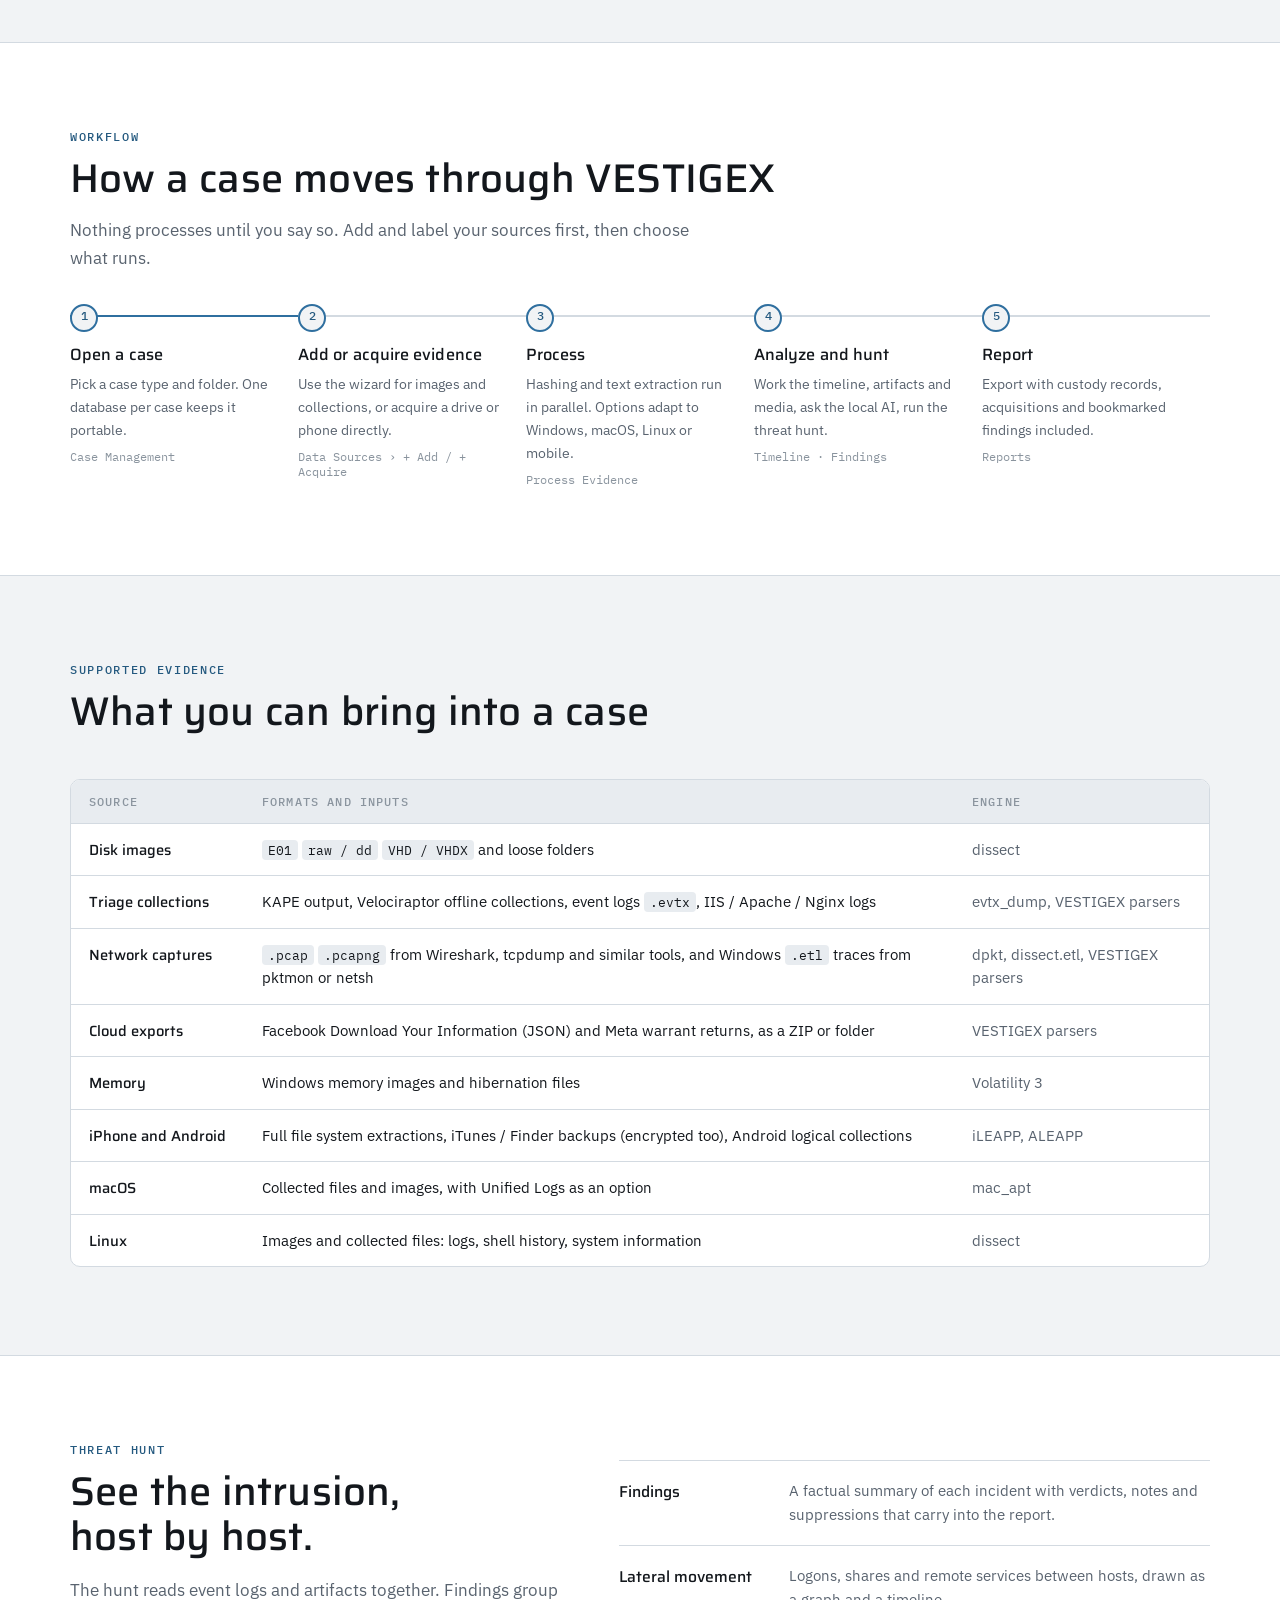
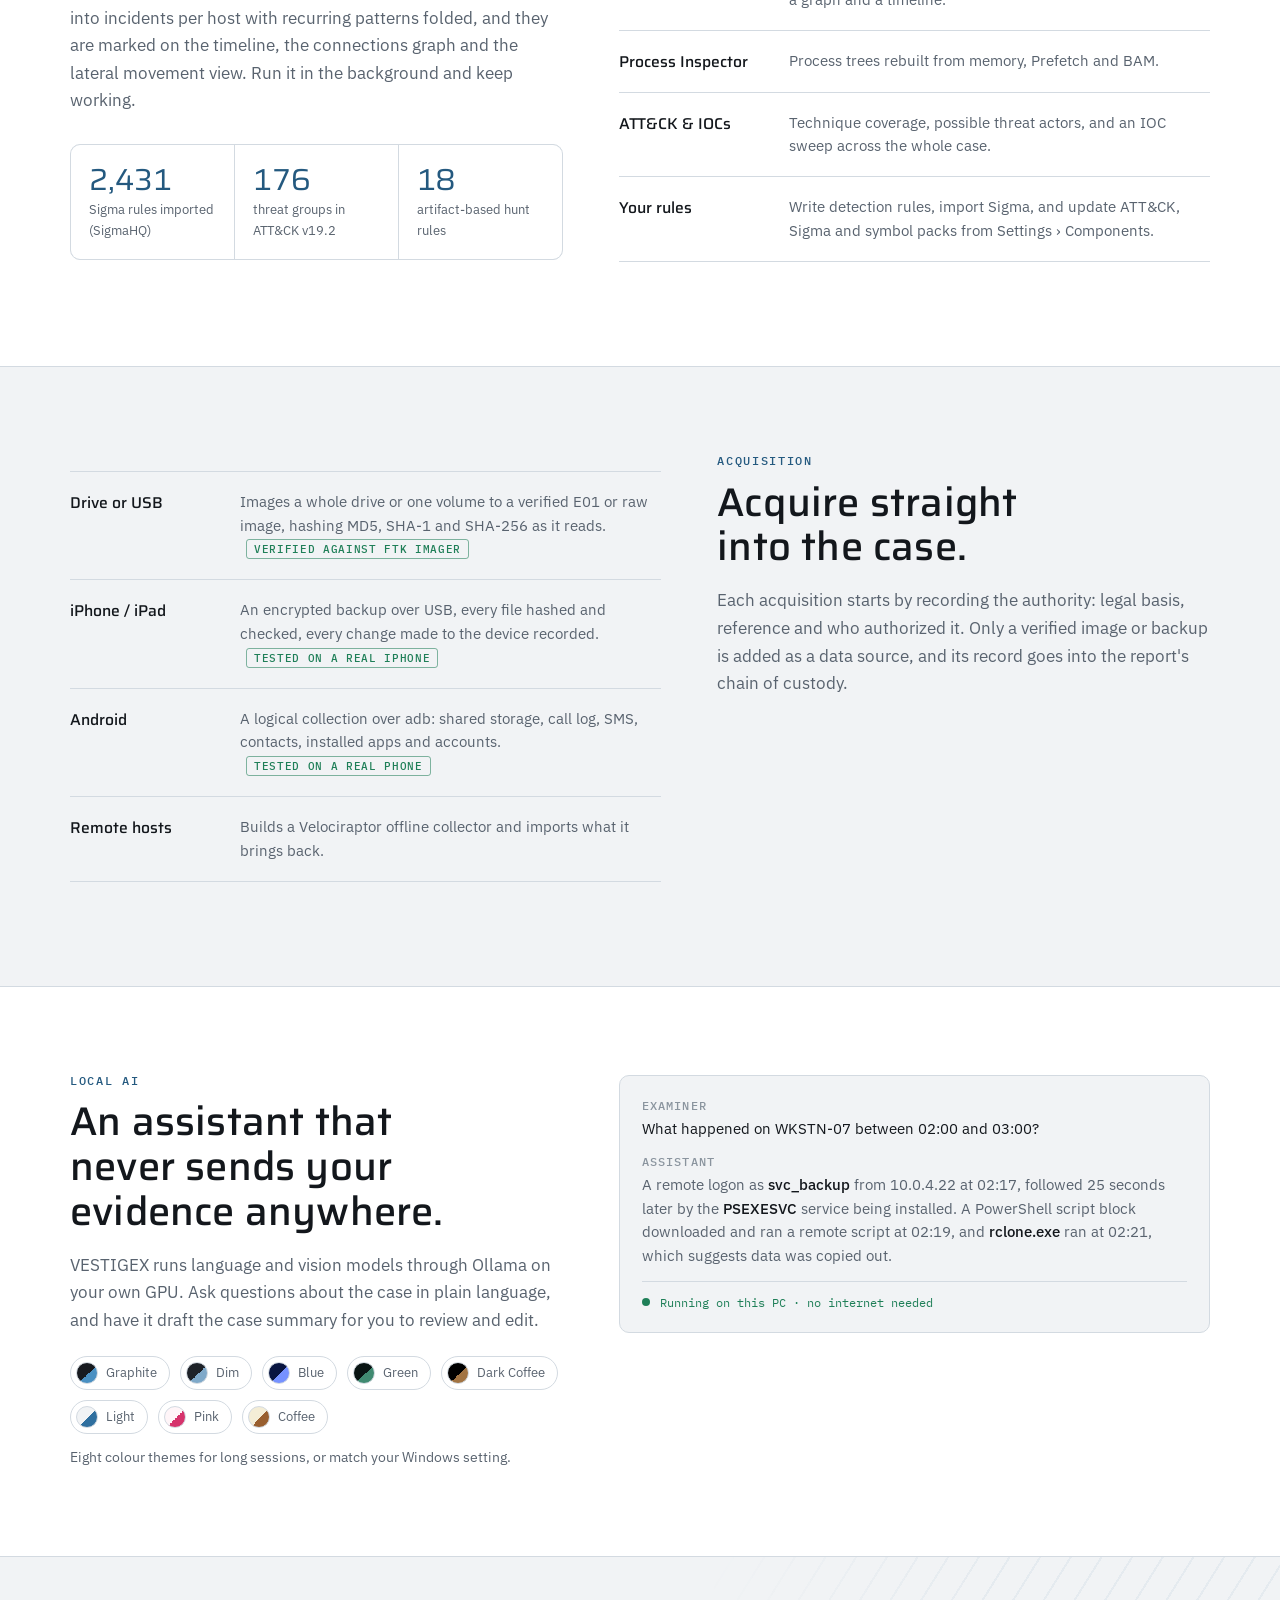
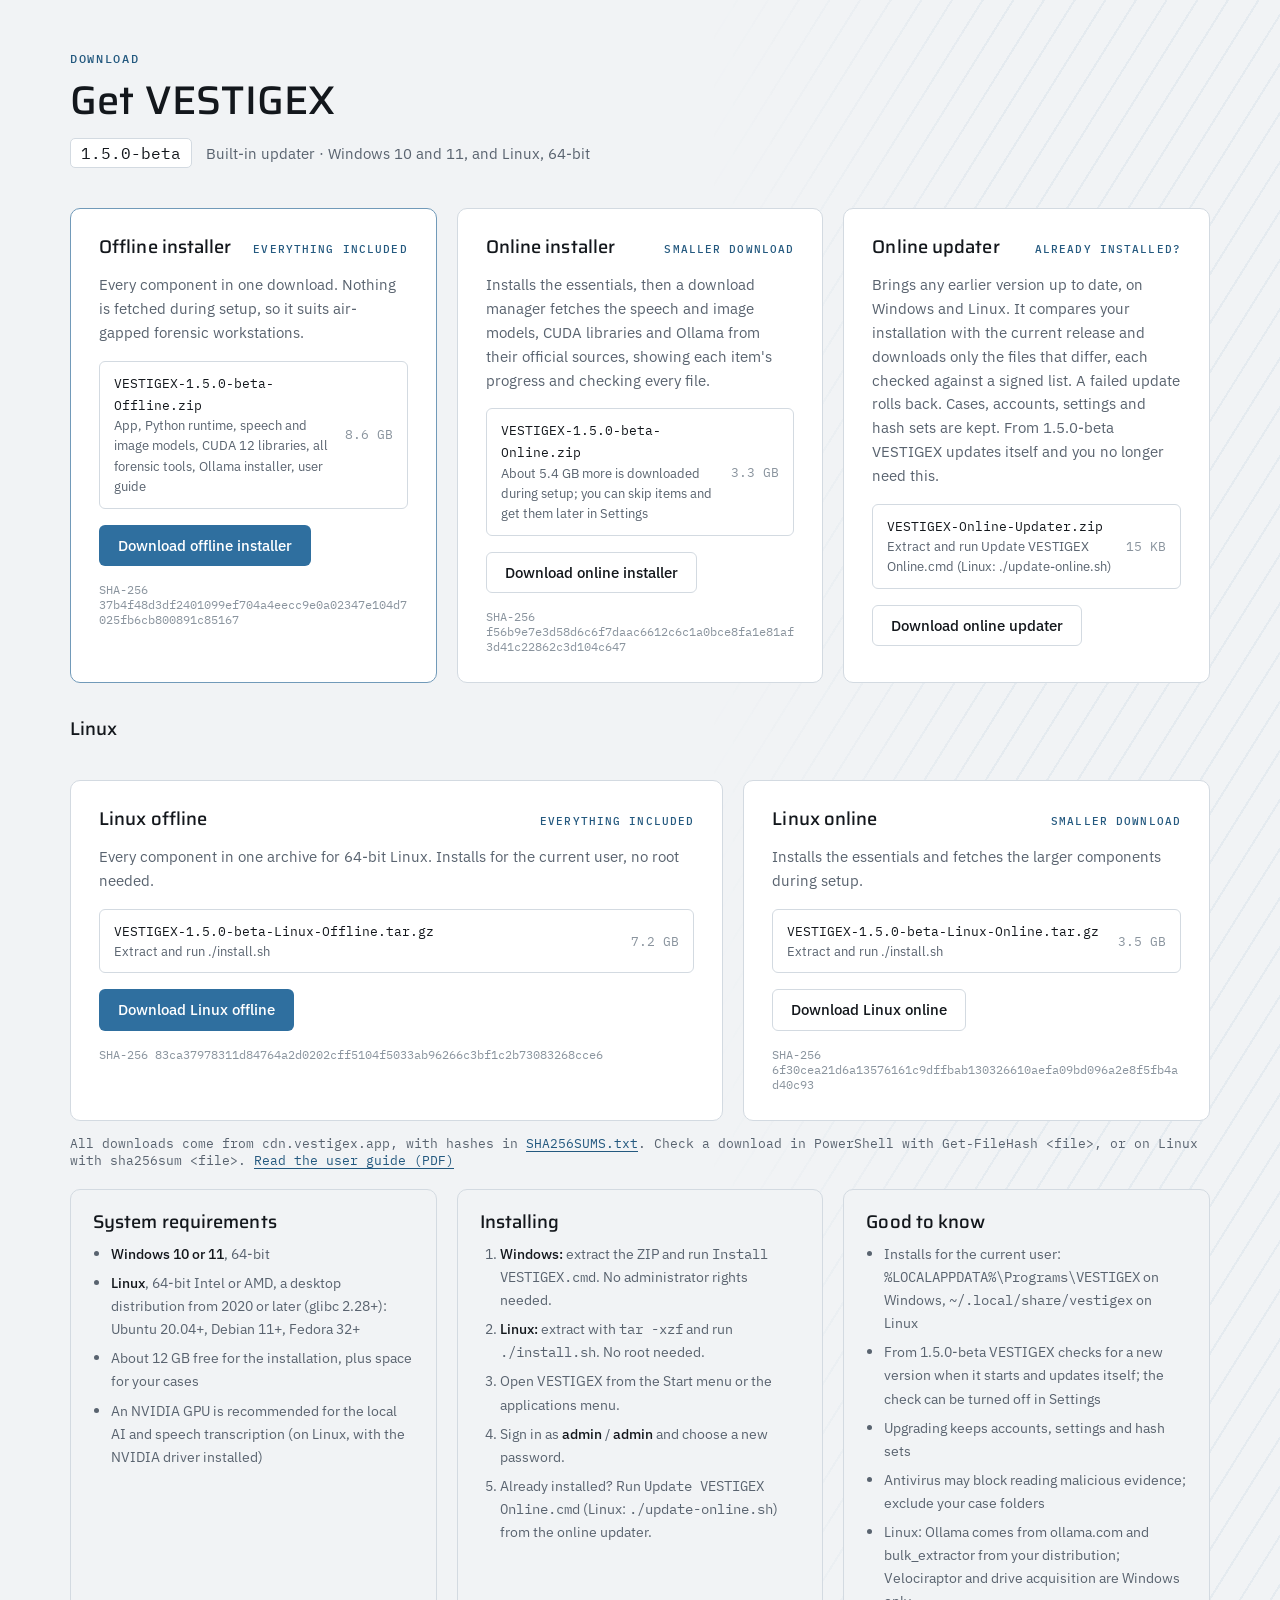
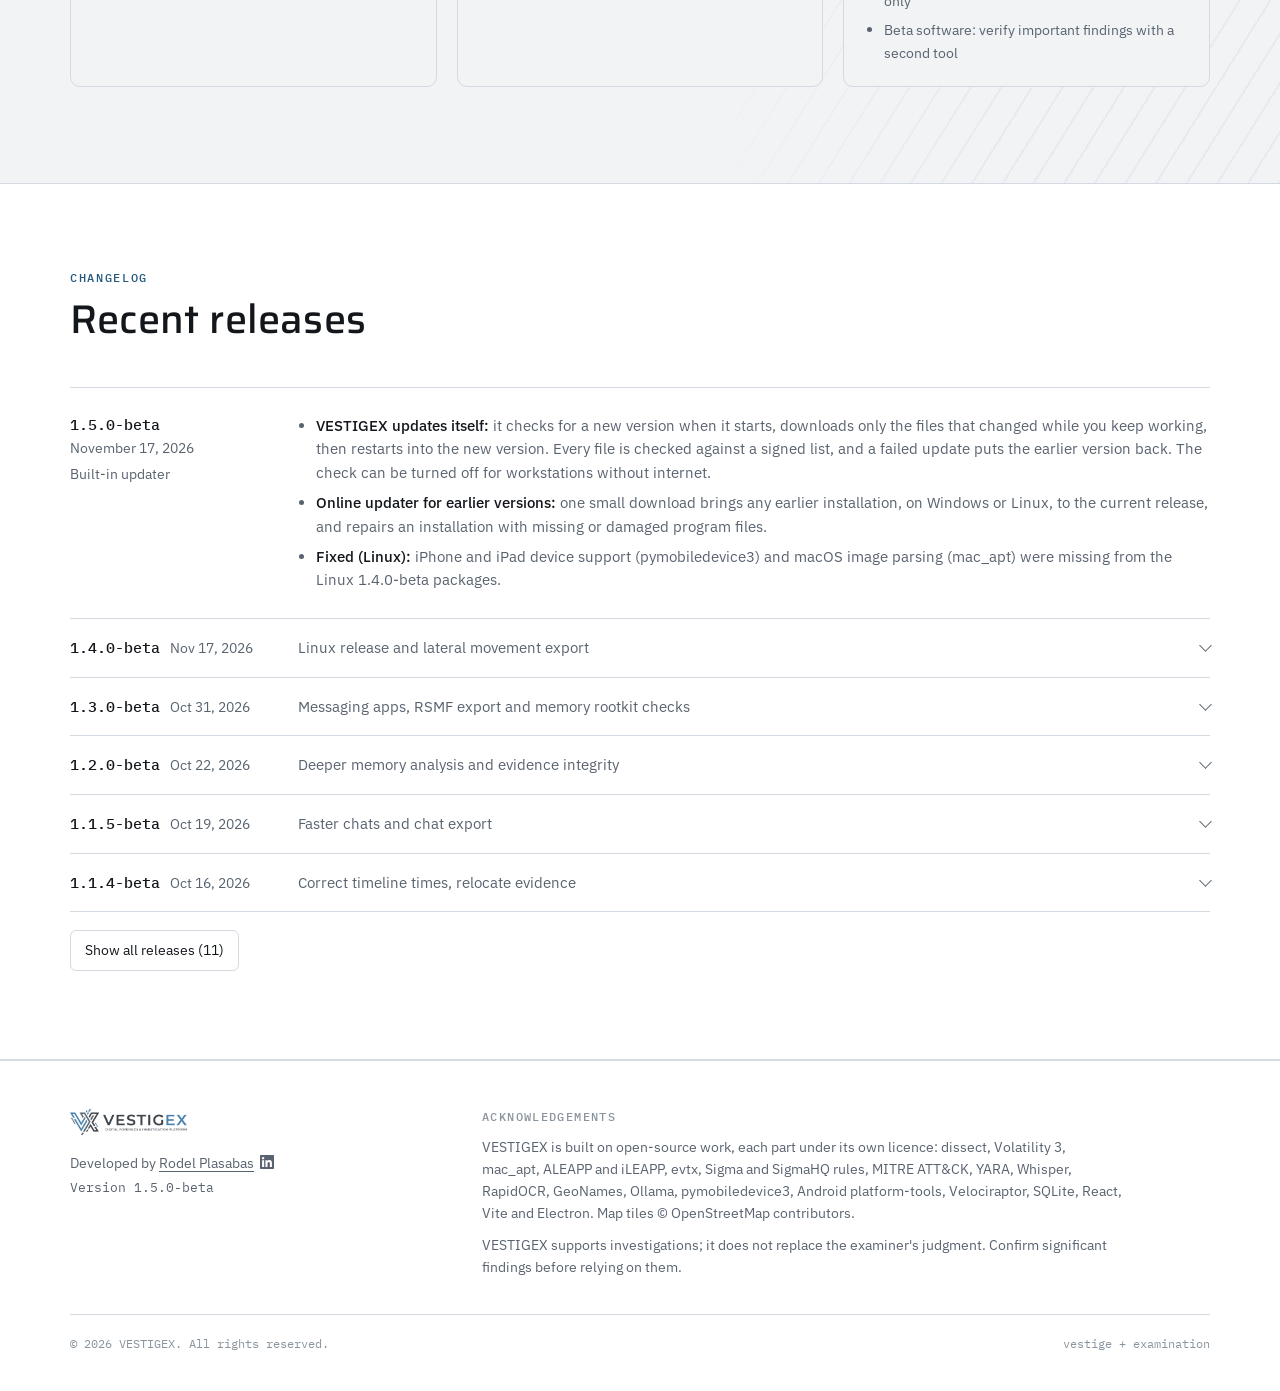
==== commit 77da09c8: "Linux in the requirements, installing and good-to-know boxes; page title and description name Window" ====
--- a/index.html
+++ b/index.html
@@ -3,8 +3,8 @@
 <head>
 <meta charset="utf-8">
 <meta name="viewport" content="width=device-width, initial-scale=1, viewport-fit=cover">
-<title>VESTIGEX – Digital Forensics and Investigation Platform for Windows</title>
-<meta name="description" content="VESTIGEX is a Windows workstation for digital forensics and incident response (DFIR). Analyze disk images, memory, phones and KAPE triage in one case, hunt threats with Sigma and MITRE ATT&amp;CK, and use a local AI that keeps evidence offline.">
+<title>VESTIGEX – Digital Forensics and Investigation Platform for Windows and Linux</title>
+<meta name="description" content="VESTIGEX is a Windows and Linux workstation for digital forensics and incident response (DFIR). Analyze disk images, memory, phones and KAPE triage in one case, hunt threats with Sigma and MITRE ATT&amp;CK, and use a local AI that keeps evidence offline.">
 <meta name="keywords" content="digital forensics, DFIR, incident response, forensic software, Windows forensics, memory forensics, mobile forensics, E01, KAPE, Sigma, MITRE ATT&amp;CK, threat hunting">
 <meta name="author" content="Rodel Plasabas">
 <meta name="robots" content="index, follow">
@@ -14,14 +14,14 @@
 <meta property="og:site_name" content="VESTIGEX">
 <meta property="og:url" content="https://vestigex.app/">
 <meta property="og:title" content="VESTIGEX – Digital Forensics &amp; Incident Response Platform">
-<meta property="og:description" content="VESTIGEX is a Windows workstation for digital forensics and incident response (DFIR). Analyze disk images, memory, phones and KAPE triage in one case, hunt threats with Sigma and MITRE ATT&amp;CK, and use a local AI that keeps evidence offline.">
+<meta property="og:description" content="VESTIGEX is a Windows and Linux workstation for digital forensics and incident response (DFIR). Analyze disk images, memory, phones and KAPE triage in one case, hunt threats with Sigma and MITRE ATT&amp;CK, and use a local AI that keeps evidence offline.">
 <meta property="og:image" content="https://vestigex.app/assets/og-image.png">
 <meta property="og:image:width" content="1200">
 <meta property="og:image:height" content="630">
 <meta property="og:image:alt" content="VESTIGEX logo with the line Every trace, examined.">
 <meta name="twitter:card" content="summary_large_image">
 <meta name="twitter:title" content="VESTIGEX – Digital Forensics &amp; Incident Response Platform">
-<meta name="twitter:description" content="VESTIGEX is a Windows workstation for digital forensics and incident response (DFIR). Analyze disk images, memory, phones and KAPE triage in one case, hunt threats with Sigma and MITRE ATT&amp;CK, and use a local AI that keeps evidence offline.">
+<meta name="twitter:description" content="VESTIGEX is a Windows and Linux workstation for digital forensics and incident response (DFIR). Analyze disk images, memory, phones and KAPE triage in one case, hunt threats with Sigma and MITRE ATT&amp;CK, and use a local AI that keeps evidence offline.">
 <meta name="twitter:image" content="https://vestigex.app/assets/og-image.png">
 <link rel="icon" type="image/png" href="assets/vestigex-mark-dark.png">
 <link rel="apple-touch-icon" href="assets/vestigex-mark-dark.png">
@@ -30,7 +30,7 @@
   "@context": "https://schema.org",
   "@type": "SoftwareApplication",
   "name": "VESTIGEX",
-  "description": "VESTIGEX is a Windows workstation for digital forensics and incident response (DFIR). Analyze disk images, memory, phones and KAPE triage in one case, hunt threats with Sigma and MITRE ATT&CK, and use a local AI that keeps evidence offline.",
+  "description": "VESTIGEX is a Windows and Linux workstation for digital forensics and incident response (DFIR). Analyze disk images, memory, phones and KAPE triage in one case, hunt threats with Sigma and MITRE ATT&CK, and use a local AI that keeps evidence offline.",
   "applicationCategory": "SecurityApplication",
   "applicationSubCategory": "Digital forensics and incident response",
   "operatingSystem": "Windows 10, Windows 11, Linux",
@@ -382,12 +382,12 @@
     <div>
       <div class="eyebrow">Digital forensics &amp; investigation platform</div>
       <h1>Every trace, <b>examined.</b></h1>
-      <p class="lede">VESTIGEX is a Windows platform for digital forensics and incident response. Bring disk images, memory, phones and triage collections into one case, then search, hunt and report, all on your own machine.</p>
+      <p class="lede">VESTIGEX is a Windows and Linux platform for digital forensics and incident response. Bring disk images, memory, phones and triage collections into one case, then search, hunt and report, all on your own machine.</p>
       <div class="cta-row">
         <a class="btn btn-primary" href="#download">Download 1.5.0-beta</a>
         <a class="btn btn-ghost" href="#capabilities">See what it does</a>
       </div>
-      <p class="cta-note">Windows 10 / 11 · installs per user, no administrator rights</p>
+      <p class="cta-note">Windows 10 / 11 and Linux · installs per user, no administrator rights</p>
       <p class="etym"><i>vestige</i> (n.), a trace of something that is no longer present &nbsp;+&nbsp; <i>examination</i></p>
     </div>
 
@@ -669,27 +669,29 @@
         <h3>System requirements</h3>
         <ul>
           <li><b>Windows 10 or 11</b>, 64-bit</li>
-          <li>Windows 10 needs the Edge WebView2 runtime (built into Windows 11)</li>
+          <li><b>Linux</b>, 64-bit Intel or AMD, a desktop distribution from 2020 or later (glibc 2.28+): Ubuntu 20.04+, Debian 11+, Fedora 32+</li>
           <li>About 12 GB free for the installation, plus space for your cases</li>
-          <li>An NVIDIA GPU is recommended for the local AI and speech transcription</li>
+          <li>An NVIDIA GPU is recommended for the local AI and speech transcription (on Linux, with the NVIDIA driver installed)</li>
         </ul>
       </div>
       <div class="req">
         <h3>Installing</h3>
         <ol>
-          <li>Extract the downloaded ZIP to a folder.</li>
-          <li>Run <span class="mono">Install VESTIGEX.cmd</span> (or <span class="mono">Update VESTIGEX Online.cmd</span> from the online updater). No administrator rights needed.</li>
-          <li>Open VESTIGEX from the Start menu.</li>
+          <li><b>Windows:</b> extract the ZIP and run <span class="mono">Install VESTIGEX.cmd</span>. No administrator rights needed.</li>
+          <li><b>Linux:</b> extract with <span class="mono">tar -xzf</span> and run <span class="mono">./install.sh</span>. No root needed.</li>
+          <li>Open VESTIGEX from the Start menu or the applications menu.</li>
           <li>Sign in as <b>admin</b> / <b>admin</b> and choose a new password.</li>
+          <li>Already installed? Run <span class="mono">Update VESTIGEX Online.cmd</span> (Linux: <span class="mono">./update-online.sh</span>) from the online updater.</li>
         </ol>
       </div>
       <div class="req">
         <h3>Good to know</h3>
         <ul>
-          <li>Installs for the current user in <span class="mono">%LOCALAPPDATA%\Programs\VESTIGEX</span></li>
+          <li>Installs for the current user: <span class="mono">%LOCALAPPDATA%\Programs\VESTIGEX</span> on Windows, <span class="mono">~/.local/share/vestigex</span> on Linux</li>
           <li>From 1.5.0-beta VESTIGEX checks for a new version when it starts and updates itself; the check can be turned off in Settings</li>
           <li>Upgrading keeps accounts, settings and hash sets</li>
           <li>Antivirus may block reading malicious evidence; exclude your case folders</li>
+          <li>Linux: Ollama comes from ollama.com and bulk_extractor from your distribution; Velociraptor and drive acquisition are Windows only</li>
           <li>Beta software: verify important findings with a second tool</li>
         </ul>
       </div>
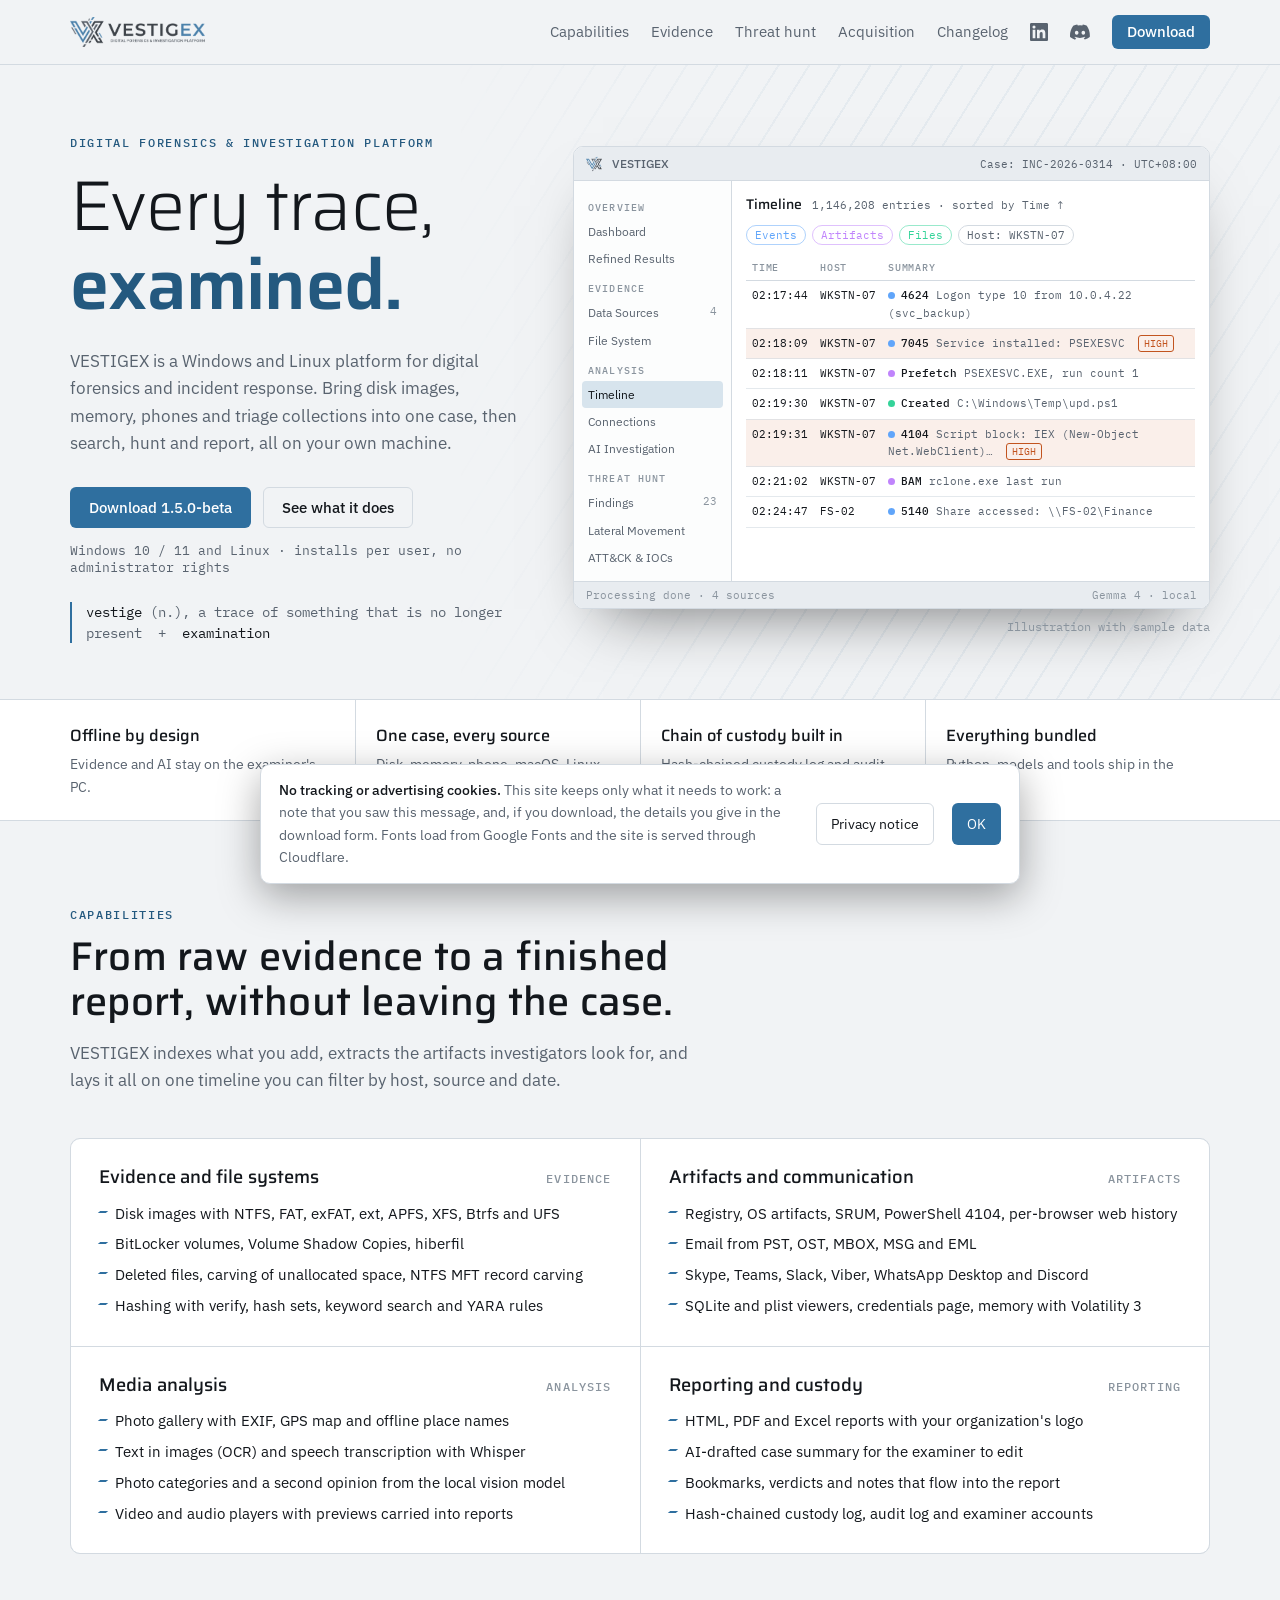
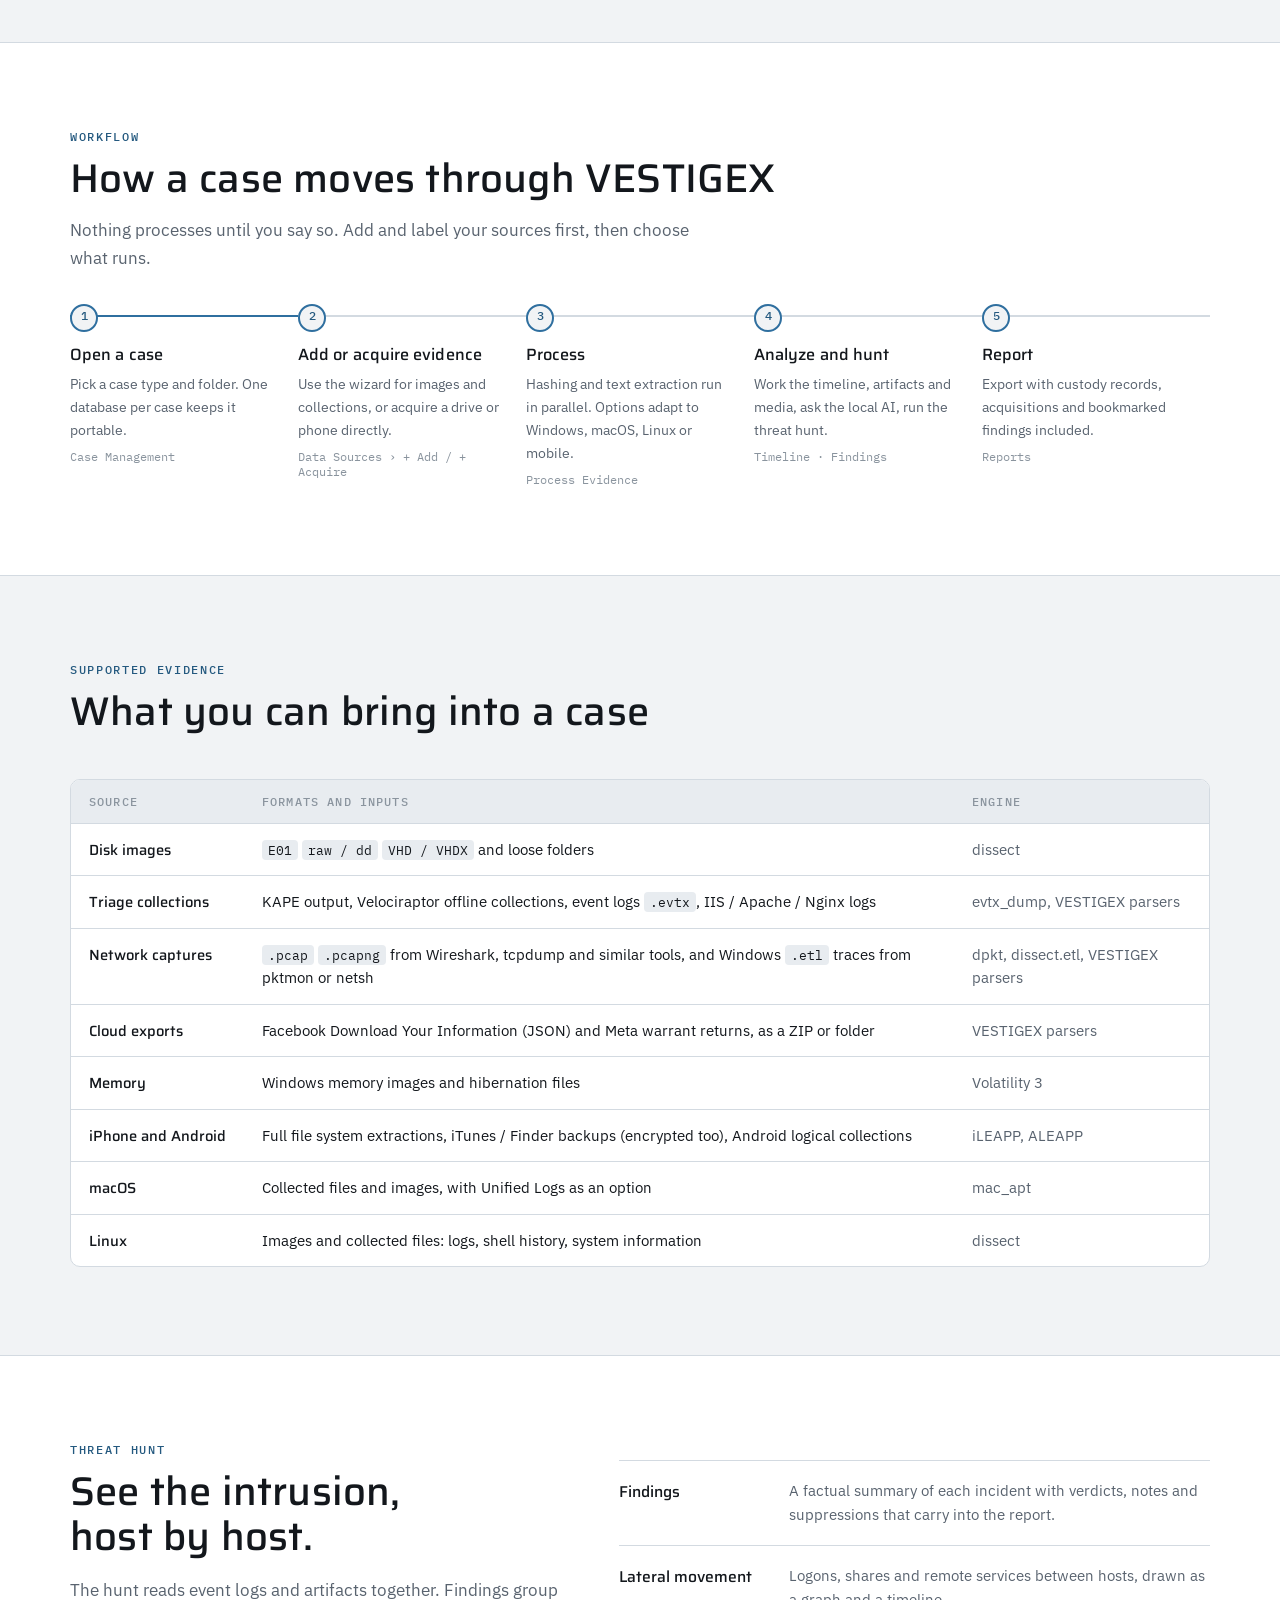
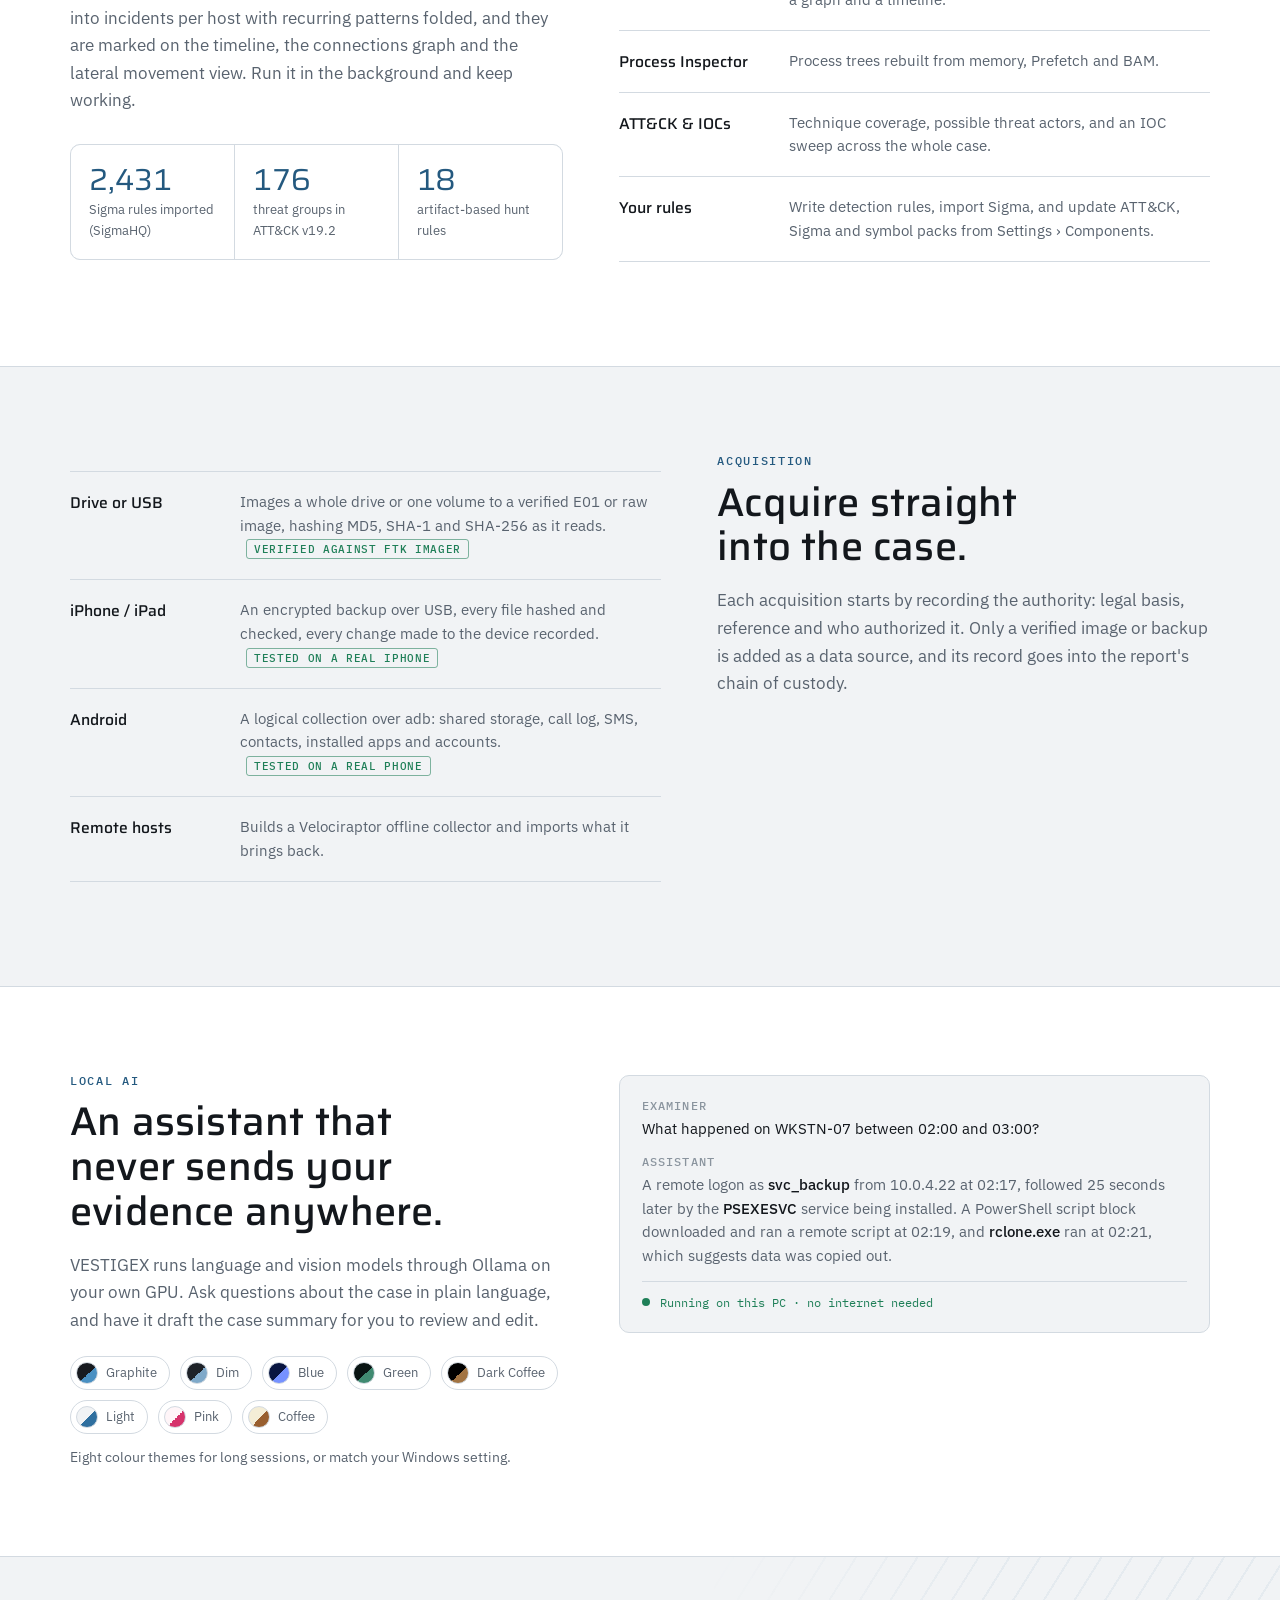
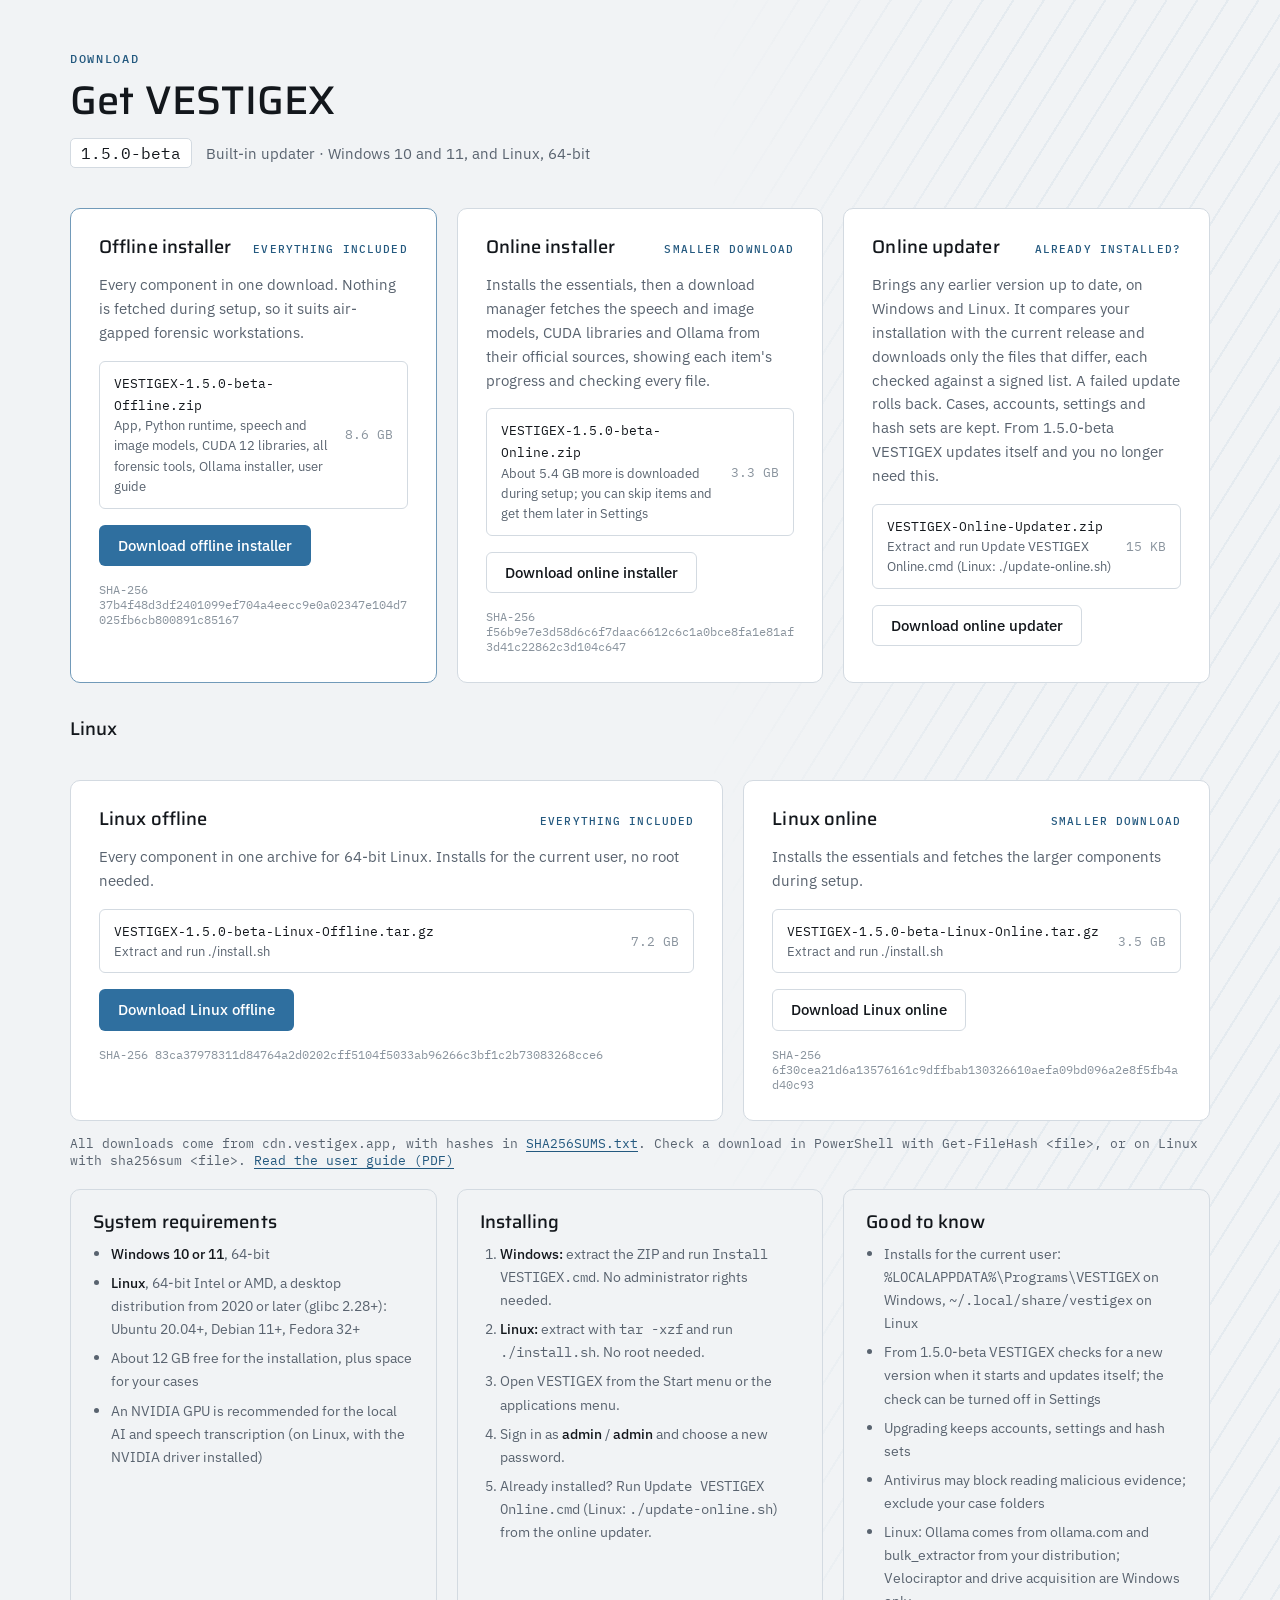
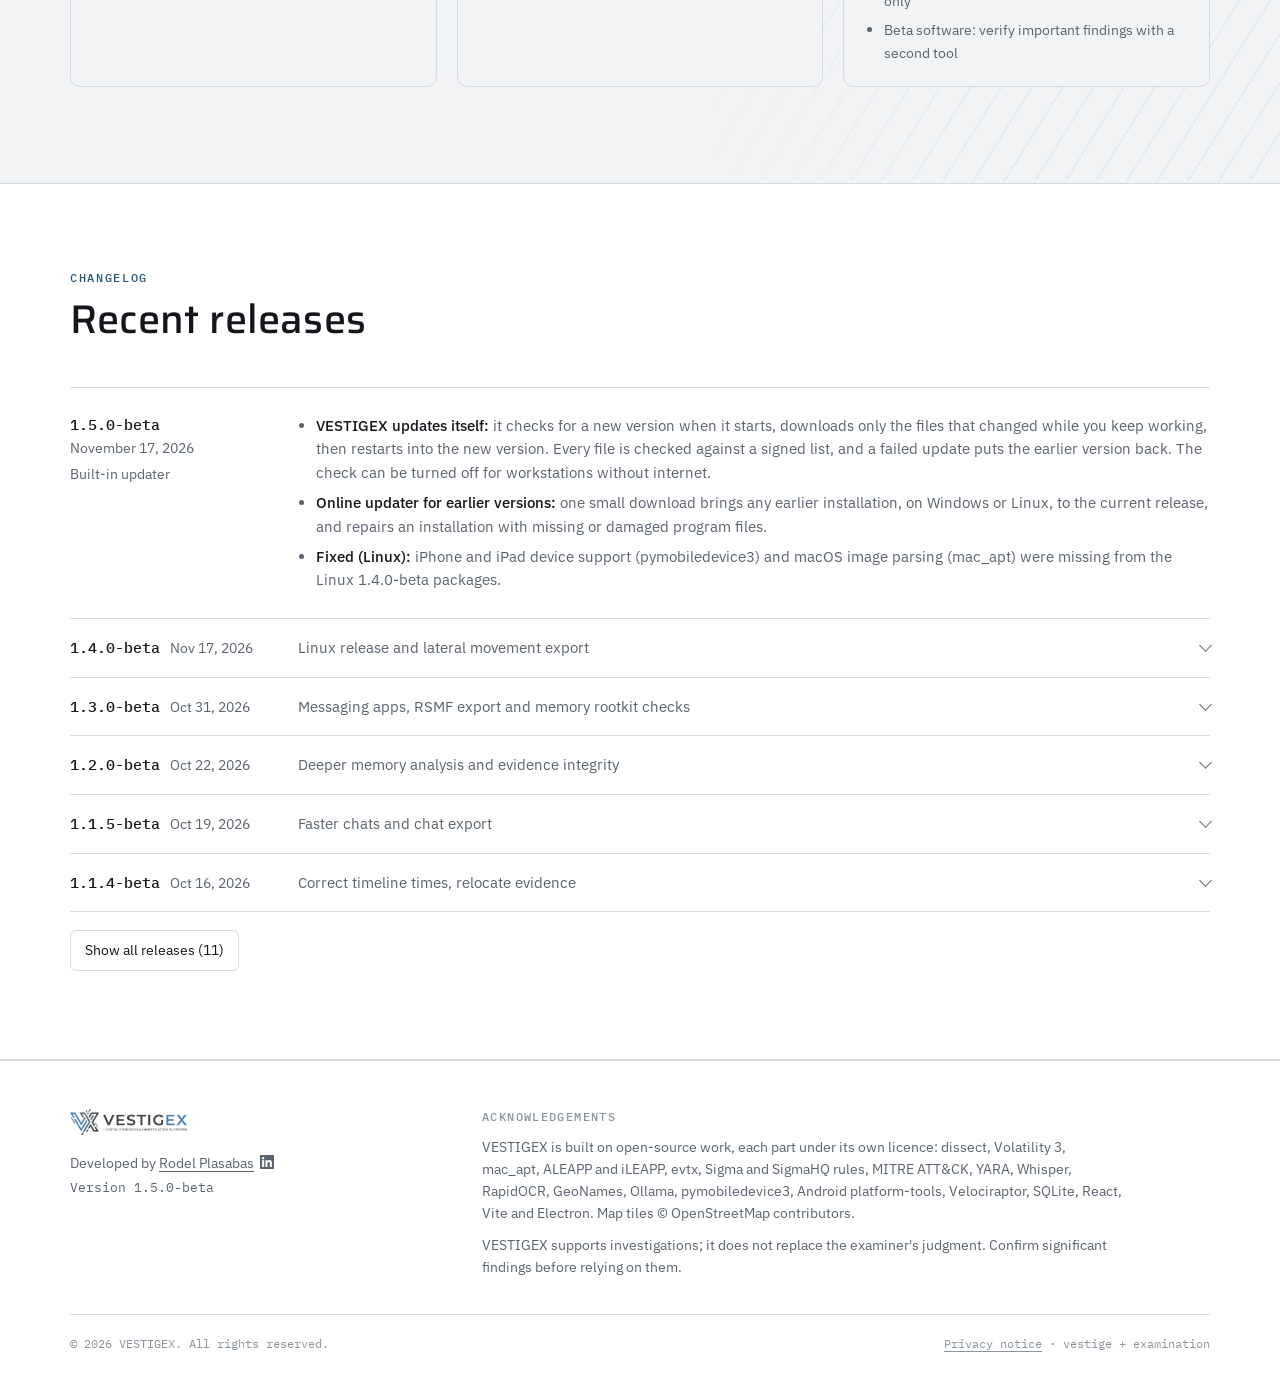
==== commit a37695c8: "Download form, privacy notice bar and page, protected download stats Download buttons open a short f" ====
--- a/index.html
+++ b/index.html
@@ -58,6 +58,7 @@
 <link rel="preconnect" href="https://fonts.googleapis.com">
 <link rel="preconnect" href="https://fonts.gstatic.com" crossorigin>
 <link rel="stylesheet" href="https://fonts.googleapis.com/css2?family=Saira:wght@300;400;500;600&family=IBM+Plex+Sans:wght@400;500;600&family=IBM+Plex+Mono:wght@400;500&display=swap">
+<link rel="stylesheet" href="assets/site-forms.css">
 <style>
 /* Layout: one long dark-first page. Hero pairs the claim with a working replica of the app window;
    below it, sections alternate between plain reading columns and dense evidence grids, ending at the download hub. */
@@ -830,7 +831,7 @@
         <p>VESTIGEX supports investigations; it does not replace the examiner's judgment. Confirm significant findings before relying on them.</p>
       </div>
     </div>
-    <div class="legal"><span>© <span id="yr">2026</span> VESTIGEX. All rights reserved.</span><span>vestige + examination</span></div>
+    <div class="legal"><span>© <span id="yr">2026</span> VESTIGEX. All rights reserved.</span><span><a href="privacy.html" style="color:inherit">Privacy notice</a> · vestige + examination</span></div>
   </div>
 </footer>
 
@@ -858,5 +859,6 @@
   document.getElementById("yr").textContent = new Date().getFullYear();
 })();
 </script>
+<script src="assets/site-forms.js" defer></script>
 </body>
 </html>
--- a/assets/site-forms.css
+++ b/assets/site-forms.css
@@ -0,0 +1,27 @@
+/* Download form dialog and the privacy notice bar. Uses the page's colour tokens. */
+.vx-dlg { width: min(480px, calc(100vw - 32px)); max-height: calc(100vh - 32px); overflow: auto; padding: 0; border: 1px solid var(--line); border-radius: 12px; background: var(--surface); color: var(--fg); box-shadow: 0 24px 60px rgba(0,0,0,.45); }
+.vx-dlg::backdrop { background: rgba(8,10,13,.68); }
+.vx-dlg form { display: grid; gap: 14px; padding: 26px; }
+.vx-dlg h2 { font-size: 1.35rem; }
+.vx-dlg .vx-file { font: 400 .8rem var(--mono); color: var(--accent-hi); overflow-wrap: anywhere; }
+.vx-dlg p { color: var(--muted); font-size: .9rem; }
+.vx-field { display: grid; gap: 5px; }
+.vx-field label { font-size: .85rem; color: var(--fg); font-weight: 500; }
+.vx-field input { font: inherit; font-size: .95rem; color: var(--fg); background: var(--bg); border: 1px solid var(--line); border-radius: 6px; padding: 9px 11px; width: 100%; }
+.vx-field input:focus { outline: 2px solid var(--accent); outline-offset: 0; border-color: var(--accent); }
+.vx-field input[aria-invalid="true"] { border-color: var(--sev-high); }
+.vx-err { color: var(--sev-high); font-size: .8rem; min-height: 0; }
+.vx-err:empty { display: none; }
+.vx-check { display: grid; grid-template-columns: auto minmax(0, 1fr); gap: 10px; align-items: start; font-size: .86rem; color: var(--muted); }
+.vx-check input { margin-top: 3px; width: 16px; height: 16px; accent-color: var(--accent); }
+.vx-hp { position: absolute; left: -9999px; width: 1px; height: 1px; overflow: hidden; }
+.vx-actions { display: flex; gap: 10px; flex-wrap: wrap; justify-content: flex-end; align-items: center; margin-top: 4px; }
+.vx-actions .btn { cursor: pointer; font: inherit; }
+.vx-status { font-size: .86rem; color: var(--sev-high); }
+.vx-status:empty { display: none; }
+.vx-status a { color: var(--accent-hi); }
+
+.vx-notice { position: fixed; z-index: 60; left: 16px; right: 16px; bottom: 16px; max-width: 760px; margin: 0 auto; display: flex; gap: 14px 18px; align-items: center; flex-wrap: wrap; padding: 14px 18px; background: var(--surface); color: var(--fg); border: 1px solid var(--line); border-radius: 10px; box-shadow: 0 12px 40px rgba(0,0,0,.35); font-size: .88rem; }
+.vx-notice p { flex: 1 1 320px; color: var(--muted); margin: 0; }
+.vx-notice p b { color: var(--fg); font-weight: 500; }
+.vx-notice .btn { cursor: pointer; font: inherit; font-size: .88rem; }
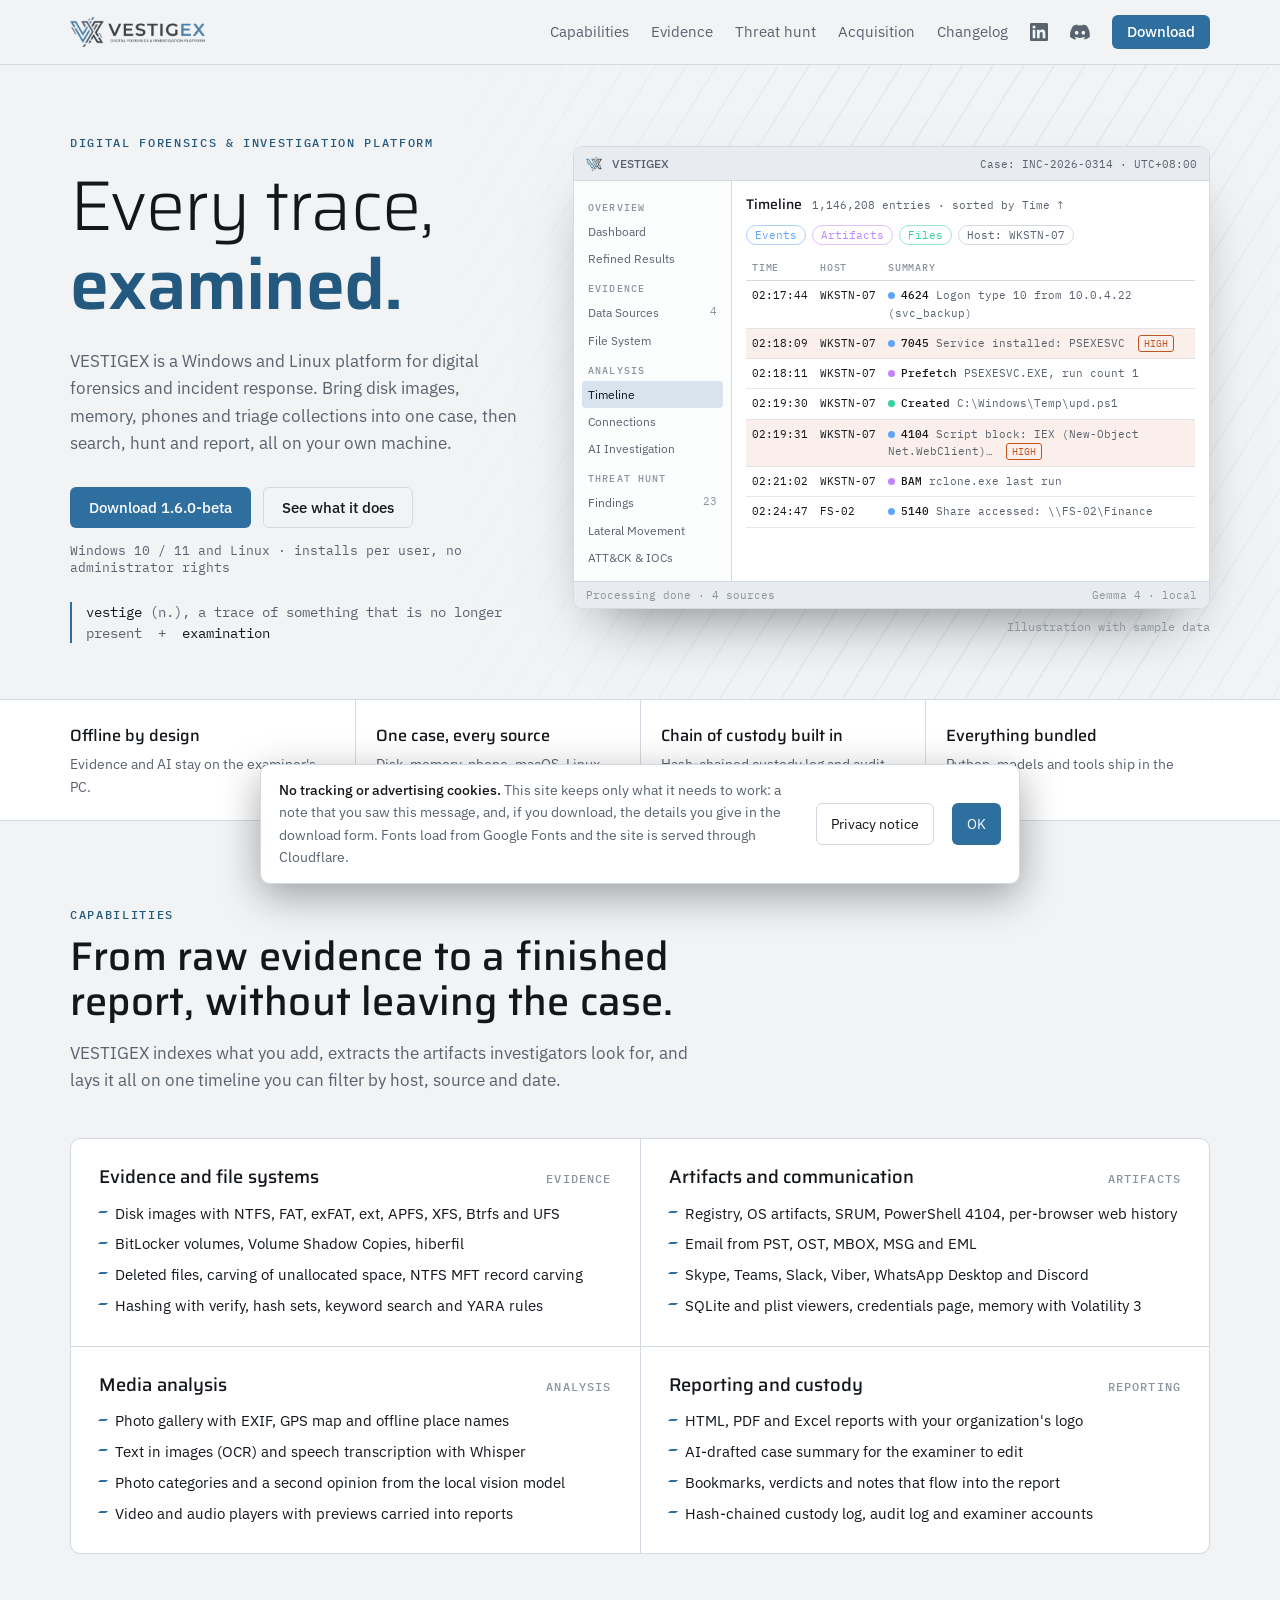
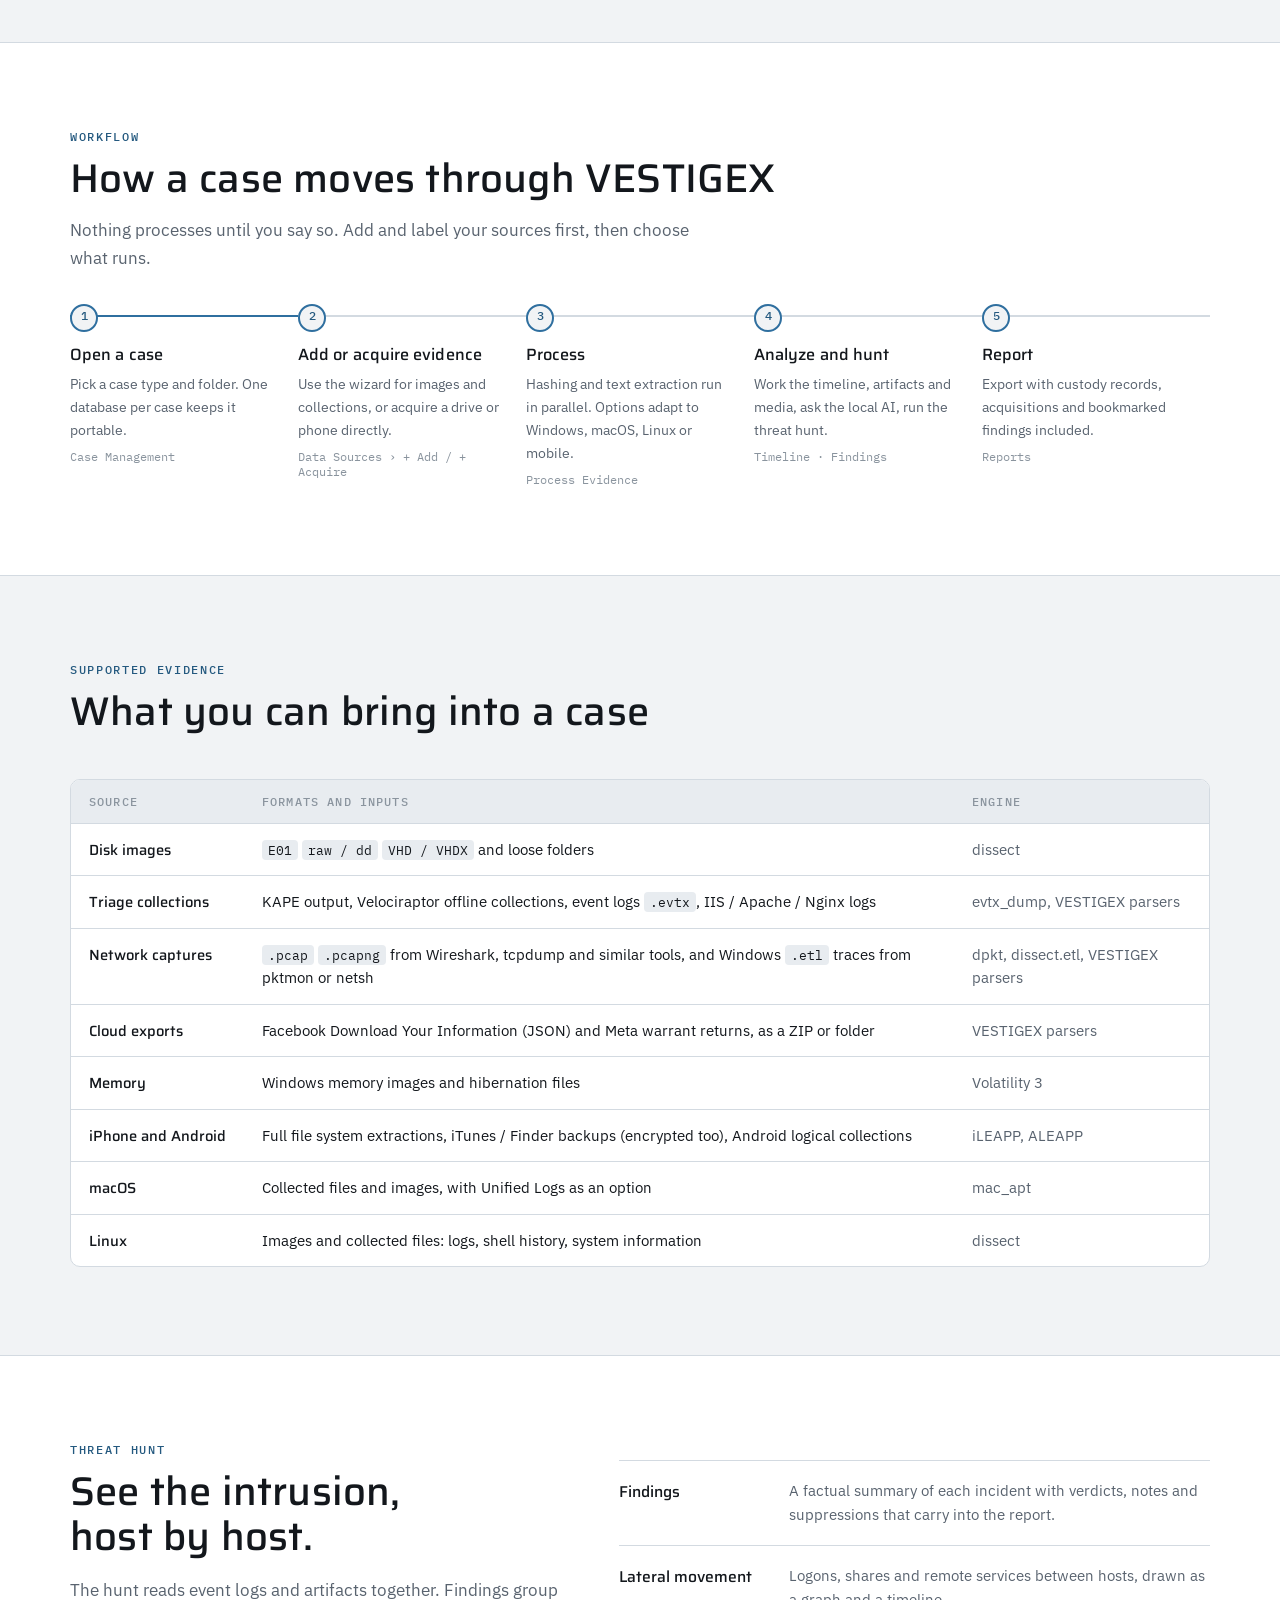
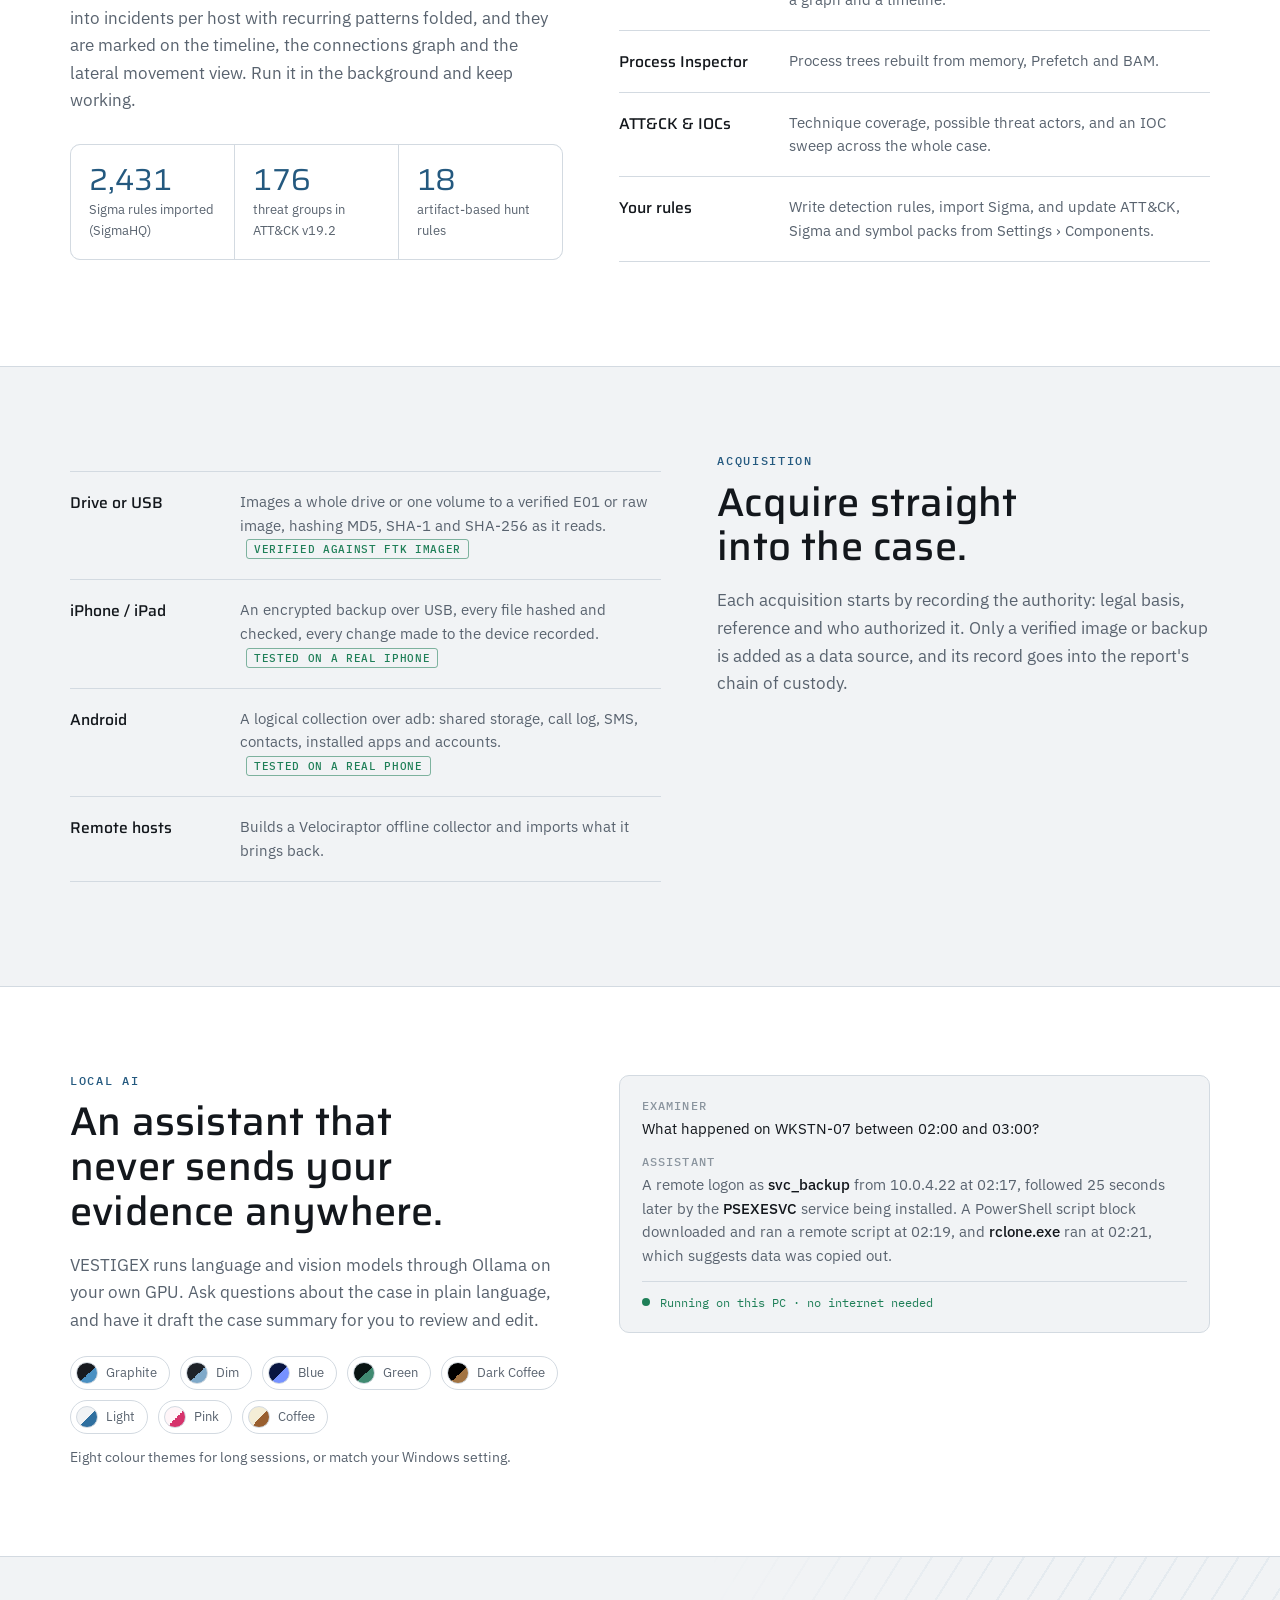
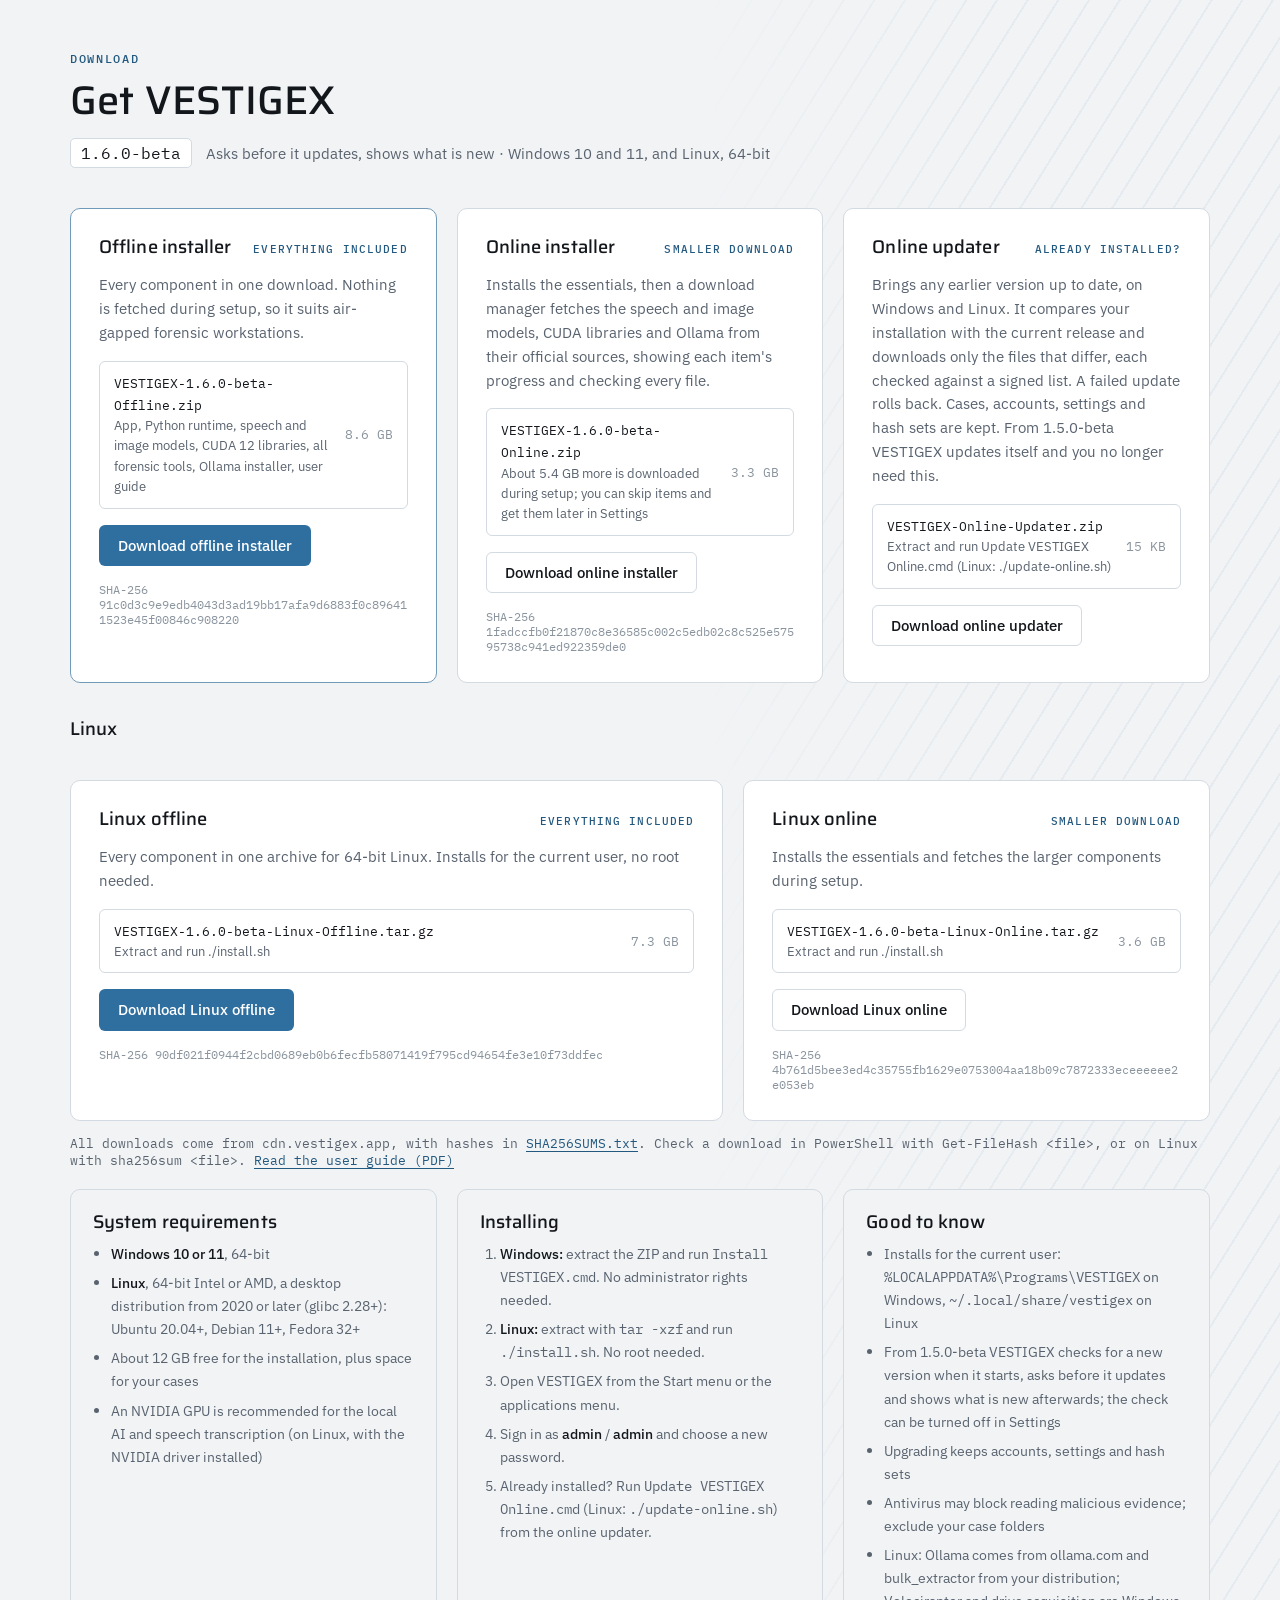
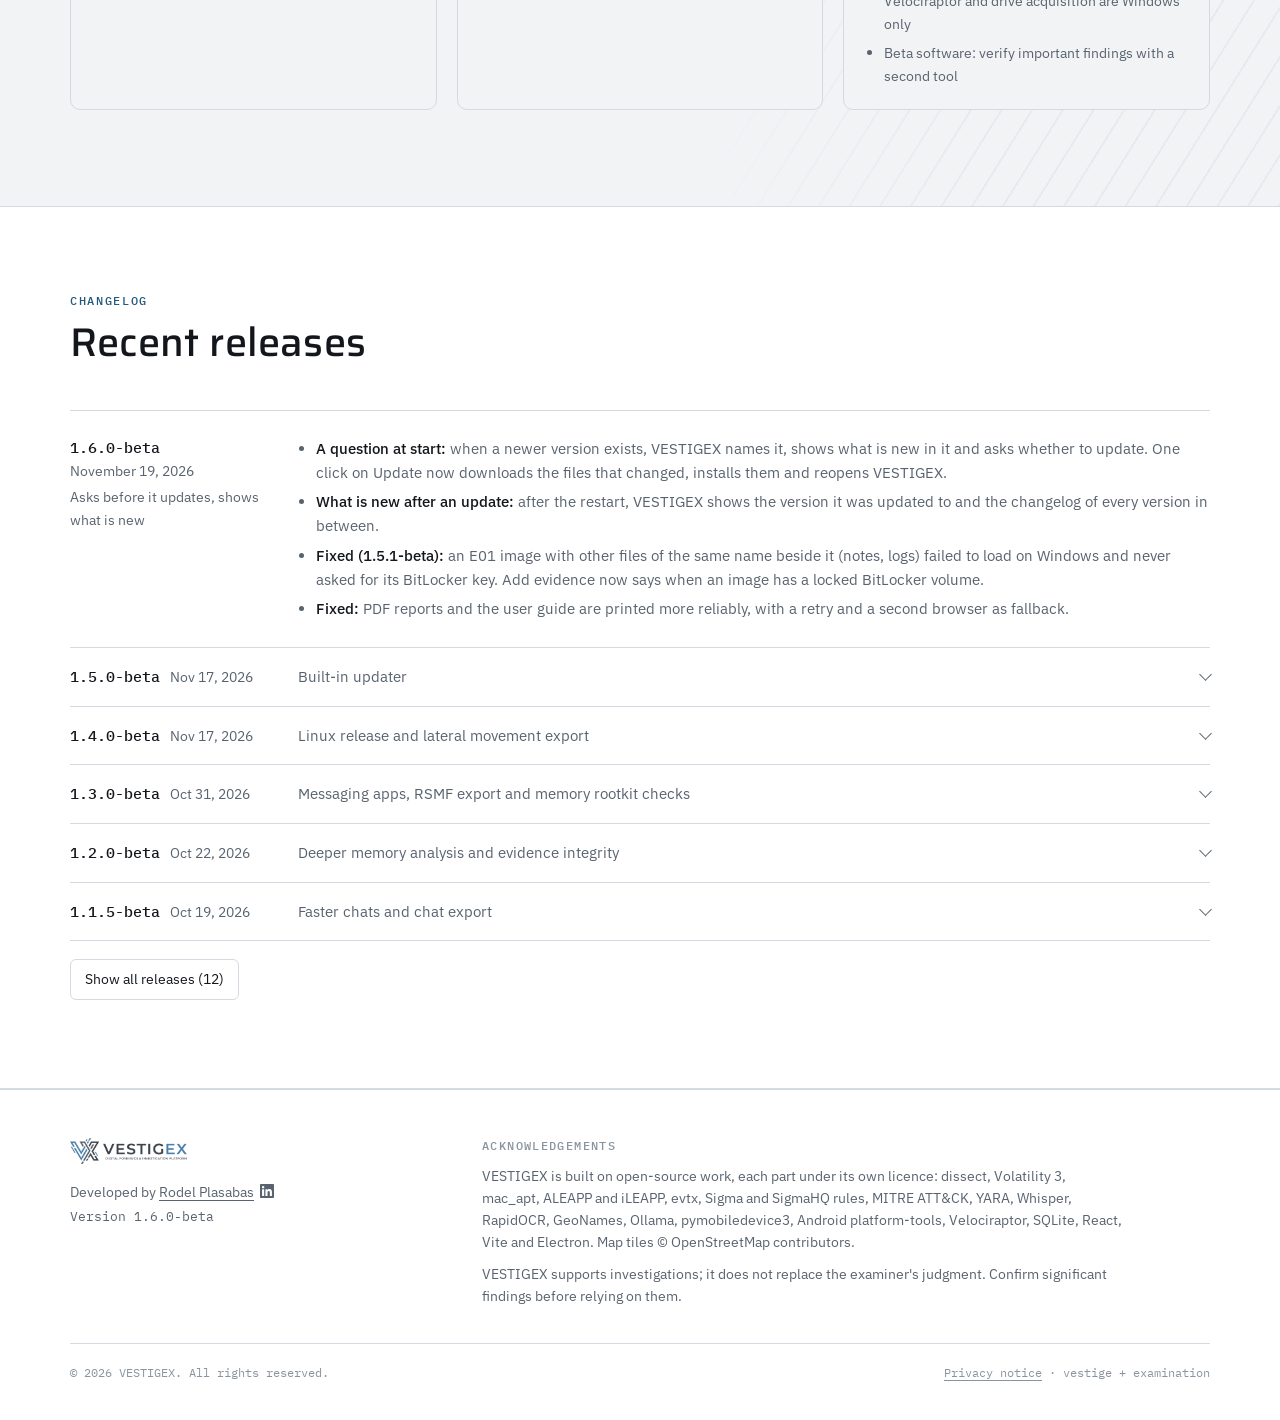
==== commit 7198e7da: "1.6.0-beta: asks before it updates and shows what is new; download links, hashes, changelog, user gu" ====
--- a/index.html
+++ b/index.html
@@ -34,7 +34,7 @@
   "applicationCategory": "SecurityApplication",
   "applicationSubCategory": "Digital forensics and incident response",
   "operatingSystem": "Windows 10, Windows 11, Linux",
-  "softwareVersion": "1.5.0-beta",
+  "softwareVersion": "1.6.0-beta",
   "url": "https://vestigex.app/",
   "image": "https://vestigex.app/assets/og-image.png",
   "downloadUrl": "https://vestigex.app/#download",
@@ -385,7 +385,7 @@
       <h1>Every trace, <b>examined.</b></h1>
       <p class="lede">VESTIGEX is a Windows and Linux platform for digital forensics and incident response. Bring disk images, memory, phones and triage collections into one case, then search, hunt and report, all on your own machine.</p>
       <div class="cta-row">
-        <a class="btn btn-primary" href="#download">Download 1.5.0-beta</a>
+        <a class="btn btn-primary" href="#download">Download 1.6.0-beta</a>
         <a class="btn btn-ghost" href="#capabilities">See what it does</a>
       </div>
       <p class="cta-note">Windows 10 / 11 and Linux · installs per user, no administrator rights</p>
@@ -611,26 +611,26 @@
   <div class="wrap">
     <div class="eyebrow">Download</div>
     <h2 style="margin-top:14px">Get VESTIGEX</h2>
-    <div class="ver"><span class="v">1.5.0-beta</span><span>Built-in updater · Windows 10 and 11, and Linux, 64-bit</span></div>
+    <div class="ver"><span class="v">1.6.0-beta</span><span>Asks before it updates, shows what is new · Windows 10 and 11, and Linux, 64-bit</span></div>
 
     <div class="pkgs pkgs-3">
       <div class="pkg main-pkg">
         <div class="pkg-h"><h3>Offline installer</h3><span class="badge">Everything included</span></div>
         <p>Every component in one download. Nothing is fetched during setup, so it suits air-gapped forensic workstations.</p>
         <div class="files">
-          <div class="file"><div><code>VESTIGEX-1.5.0-beta-Offline.zip</code><small>App, Python runtime, speech and image models, CUDA 12 libraries, all forensic tools, Ollama installer, user guide</small></div><span class="sz">8.6 GB</span></div>
+          <div class="file"><div><code>VESTIGEX-1.6.0-beta-Offline.zip</code><small>App, Python runtime, speech and image models, CUDA 12 libraries, all forensic tools, Ollama installer, user guide</small></div><span class="sz">8.6 GB</span></div>
         </div>
-        <a class="btn btn-primary dl-link" href="https://cdn.vestigex.app/1.5.0-beta/VESTIGEX-1.5.0-beta-Offline.zip" download>Download offline installer</a>
-        <code class="sha">SHA-256 37b4f48d3df2401099ef704a4eecc9e0a02347e104d7025fb6cb800891c85167</code>
+        <a class="btn btn-primary dl-link" href="https://cdn.vestigex.app/1.6.0-beta/VESTIGEX-1.6.0-beta-Offline.zip" download>Download offline installer</a>
+        <code class="sha">SHA-256 91c0d3c9e9edb4043d3ad19bb17afa9d6883f0c896411523e45f00846c908220</code>
       </div>
       <div class="pkg">
         <div class="pkg-h"><h3>Online installer</h3><span class="badge">Smaller download</span></div>
         <p>Installs the essentials, then a download manager fetches the speech and image models, CUDA libraries and Ollama from their official sources, showing each item's progress and checking every file.</p>
         <div class="files">
-          <div class="file"><div><code>VESTIGEX-1.5.0-beta-Online.zip</code><small>About 5.4 GB more is downloaded during setup; you can skip items and get them later in Settings</small></div><span class="sz">3.3 GB</span></div>
+          <div class="file"><div><code>VESTIGEX-1.6.0-beta-Online.zip</code><small>About 5.4 GB more is downloaded during setup; you can skip items and get them later in Settings</small></div><span class="sz">3.3 GB</span></div>
         </div>
-        <a class="btn btn-ghost dl-link" href="https://cdn.vestigex.app/1.5.0-beta/VESTIGEX-1.5.0-beta-Online.zip" download>Download online installer</a>
-        <code class="sha">SHA-256 f56b9e7e3d58d6c6f7daac6612c6c1a0bce8fa1e81af3d41c22862c3d104c647</code>
+        <a class="btn btn-ghost dl-link" href="https://cdn.vestigex.app/1.6.0-beta/VESTIGEX-1.6.0-beta-Online.zip" download>Download online installer</a>
+        <code class="sha">SHA-256 1fadccfb0f21870c8e36585c002c5edb02c8c525e57595738c941ed922359de0</code>
       </div>
       <div class="pkg">
         <div class="pkg-h"><h3>Online updater</h3><span class="badge">Already installed?</span></div>
@@ -648,22 +648,22 @@
         <div class="pkg-h"><h3>Linux offline</h3><span class="badge">Everything included</span></div>
         <p>Every component in one archive for 64-bit Linux. Installs for the current user, no root needed.</p>
         <div class="files">
-          <div class="file"><div><code>VESTIGEX-1.5.0-beta-Linux-Offline.tar.gz</code><small>Extract and run ./install.sh</small></div><span class="sz">7.2 GB</span></div>
+          <div class="file"><div><code>VESTIGEX-1.6.0-beta-Linux-Offline.tar.gz</code><small>Extract and run ./install.sh</small></div><span class="sz">7.3 GB</span></div>
         </div>
-        <a class="btn btn-primary dl-link" href="https://cdn.vestigex.app/1.5.0-beta/VESTIGEX-1.5.0-beta-Linux-Offline.tar.gz" download>Download Linux offline</a>
-        <code class="sha">SHA-256 83ca37978311d84764a2d0202cff5104f5033ab96266c3bf1c2b73083268cce6</code>
+        <a class="btn btn-primary dl-link" href="https://cdn.vestigex.app/1.6.0-beta/VESTIGEX-1.6.0-beta-Linux-Offline.tar.gz" download>Download Linux offline</a>
+        <code class="sha">SHA-256 90df021f0944f2cbd0689eb0b6fecfb58071419f795cd94654fe3e10f73ddfec</code>
       </div>
       <div class="pkg">
         <div class="pkg-h"><h3>Linux online</h3><span class="badge">Smaller download</span></div>
         <p>Installs the essentials and fetches the larger components during setup.</p>
         <div class="files">
-          <div class="file"><div><code>VESTIGEX-1.5.0-beta-Linux-Online.tar.gz</code><small>Extract and run ./install.sh</small></div><span class="sz">3.5 GB</span></div>
+          <div class="file"><div><code>VESTIGEX-1.6.0-beta-Linux-Online.tar.gz</code><small>Extract and run ./install.sh</small></div><span class="sz">3.6 GB</span></div>
         </div>
-        <a class="btn btn-ghost dl-link" href="https://cdn.vestigex.app/1.5.0-beta/VESTIGEX-1.5.0-beta-Linux-Online.tar.gz" download>Download Linux online</a>
-        <code class="sha">SHA-256 6f30cea21d6a13576161c9dffbab130326610aefa09bd096a2e8f5fb4ad40c93</code>
-      </div>
-    </div>
-    <p class="cta-note">All downloads come from cdn.vestigex.app, with hashes in <a href="https://cdn.vestigex.app/1.5.0-beta/SHA256SUMS.txt">SHA256SUMS.txt</a>. Check a download in PowerShell with <span class="mono">Get-FileHash &lt;file&gt;</span>, or on Linux with <span class="mono">sha256sum &lt;file&gt;</span>. <a href="assets/VESTIGEX-User-Guide.pdf">Read the user guide (PDF)</a></p>
+        <a class="btn btn-ghost dl-link" href="https://cdn.vestigex.app/1.6.0-beta/VESTIGEX-1.6.0-beta-Linux-Online.tar.gz" download>Download Linux online</a>
+        <code class="sha">SHA-256 4b761d5bee3ed4c35755fb1629e0753004aa18b09c7872333eceeeeee2e053eb</code>
+      </div>
+    </div>
+    <p class="cta-note">All downloads come from cdn.vestigex.app, with hashes in <a href="https://cdn.vestigex.app/1.6.0-beta/SHA256SUMS.txt">SHA256SUMS.txt</a>. Check a download in PowerShell with <span class="mono">Get-FileHash &lt;file&gt;</span>, or on Linux with <span class="mono">sha256sum &lt;file&gt;</span>. <a href="assets/VESTIGEX-User-Guide.pdf">Read the user guide (PDF)</a></p>
 
     <div class="req-grid">
       <div class="req">
@@ -689,7 +689,7 @@
         <h3>Good to know</h3>
         <ul>
           <li>Installs for the current user: <span class="mono">%LOCALAPPDATA%\Programs\VESTIGEX</span> on Windows, <span class="mono">~/.local/share/vestigex</span> on Linux</li>
-          <li>From 1.5.0-beta VESTIGEX checks for a new version when it starts and updates itself; the check can be turned off in Settings</li>
+          <li>From 1.5.0-beta VESTIGEX checks for a new version when it starts, asks before it updates and shows what is new afterwards; the check can be turned off in Settings</li>
           <li>Upgrading keeps accounts, settings and hash sets</li>
           <li>Antivirus may block reading malicious evidence; exclude your case folders</li>
           <li>Linux: Ollama comes from ollama.com and bulk_extractor from your distribution; Velociraptor and drive acquisition are Windows only</li>
@@ -708,14 +708,23 @@
     </div>
     <div class="log">
       <div class="rel">
-        <div><div class="rv">1.5.0-beta</div><time class="release-date" datetime="2026-11-17">November 17, 2026</time><div class="rn">Built-in updater</div></div>
+        <div><div class="rv">1.6.0-beta</div><time class="release-date" datetime="2026-11-19">November 19, 2026</time><div class="rn">Asks before it updates, shows what is new</div></div>
+        <ul>
+          <li><b>A question at start:</b> when a newer version exists, VESTIGEX names it, shows what is new in it and asks whether to update. One click on Update now downloads the files that changed, installs them and reopens VESTIGEX.</li>
+          <li><b>What is new after an update:</b> after the restart, VESTIGEX shows the version it was updated to and the changelog of every version in between.</li>
+          <li><b>Fixed (1.5.1-beta):</b> an E01 image with other files of the same name beside it (notes, logs) failed to load on Windows and never asked for its BitLocker key. Add evidence now says when an image has a locked BitLocker volume.</li>
+          <li><b>Fixed:</b> PDF reports and the user guide are printed more reliably, with a retry and a second browser as fallback.</li>
+        </ul>
+      </div>
+      <details class="rel-fold" data-n="0">
+        <summary><span class="meta"><span class="rv">1.5.0-beta</span><time class="release-date" datetime="2026-11-17">Nov 17, 2026</time></span><span class="rn">Built-in updater</span></summary>
         <ul>
           <li><b>VESTIGEX updates itself:</b> it checks for a new version when it starts, downloads only the files that changed while you keep working, then restarts into the new version. Every file is checked against a signed list, and a failed update puts the earlier version back. The check can be turned off for workstations without internet.</li>
           <li><b>Online updater for earlier versions:</b> one small download brings any earlier installation, on Windows or Linux, to the current release, and repairs an installation with missing or damaged program files.</li>
           <li><b>Fixed (Linux):</b> iPhone and iPad device support (pymobiledevice3) and macOS image parsing (mac_apt) were missing from the Linux 1.4.0-beta packages.</li>
         </ul>
-      </div>
-      <details class="rel-fold" data-n="0">
+      </details>
+      <details class="rel-fold" data-n="1">
         <summary><span class="meta"><span class="rv">1.4.0-beta</span><time class="release-date" datetime="2026-11-17">Nov 17, 2026</time></span><span class="rn">Linux release and lateral movement export</span></summary>
         <ul>
           <li><b>VESTIGEX for Linux:</b> a 64-bit Linux build, installed per user with no root needed, in offline and online packages.</li>
@@ -723,7 +732,7 @@
           <li><b>Fixed (1.3.1-beta):</b> BitLocker-encrypted volumes inside E01 images now open with their recovery key or password.</li>
         </ul>
       </details>
-      <details class="rel-fold" data-n="1">
+      <details class="rel-fold" data-n="2">
         <summary><span class="meta"><span class="rv">1.3.0-beta</span><time class="release-date" datetime="2026-10-31">Oct 31, 2026</time></span><span class="rn">Messaging apps, RSMF export and memory rootkit checks</span></summary>
         <ul>
           <li><b>Instagram and WhatsApp exports:</b> Instagram "Download Your Information" (JSON or HTML) and WhatsApp chat exports, with Direct messages and chats on the Messaging page and media indexed. Facebook and Instagram HTML exports are read too.</li>
@@ -735,7 +744,7 @@
           <li><b>Fixed:</b> the deleted-file scan of very large NTFS volumes no longer runs out of memory, memory analysis steps after the registry steps no longer fail, the Timeline starts at its first row after a filter change, and Linux and macOS symbol downloads keep working after the symbol collection moved.</li>
         </ul>
       </details>
-      <details class="rel-fold" data-n="2">
+      <details class="rel-fold" data-n="3">
         <summary><span class="meta"><span class="rv">1.2.0-beta</span><time class="release-date" datetime="2026-10-22">Oct 22, 2026</time></span><span class="rn">Deeper memory analysis and evidence integrity</span></summary>
         <ul>
             <li><b>More from Windows memory:</b> files still in memory (extract them with hashes), handles and mutexes, hidden and tampered processes (hollowing, ghosting, masquerading), typed console commands, and UserAssist, Amcache, ShimCache and scheduled tasks read straight from RAM.</li>
@@ -747,7 +756,7 @@
             <li><b>After updating:</b> process memory sources again to get the new memory categories, and rebuild existing timelines once to see the "assumed UTC" marks.</li>
           </ul>
       </details>
-      <details class="rel-fold" data-n="3">
+      <details class="rel-fold" data-n="4">
         <summary><span class="meta"><span class="rv">1.1.5-beta</span><time class="release-date" datetime="2026-10-19">Oct 19, 2026</time></span><span class="rn">Faster chats and chat export</span></summary>
         <ul>
             <li><b>Large chats open in about a second:</b> phones with 100,000+ messages no longer take minutes to show the conversation list. Chats load as you scroll, and Load all shows the whole conversation at once.</li>
@@ -756,7 +765,7 @@
             <li><b>Fixed:</b> console windows no longer flash open while event logs are processed.</li>
           </ul>
       </details>
-      <details class="rel-fold" data-n="4">
+      <details class="rel-fold" data-n="5">
         <summary><span class="meta"><span class="rv">1.1.4-beta</span><time class="release-date" datetime="2026-10-16">Oct 16, 2026</time></span><span class="rn">Correct timeline times, relocate evidence</span></summary>
         <ul>
             <li><b>Timeline times fixed:</b> times recorded with a UTC offset (for example +08:00 web server logs) are now converted to UTC instead of shifting by the offset. A clear warning asks you to rebuild timelines made by earlier versions.</li>
@@ -765,7 +774,7 @@
             <li><b>Fixed:</b> Cellebrite and other iPhone full file system extractions are recognised again, and timeline histograms handle daylight saving time.</li>
           </ul>
       </details>
-      <details class="rel-fold" data-n="5">
+      <details class="rel-fold" data-n="6">
         <summary><span class="meta"><span class="rv">1.1.3-beta</span><time class="release-date" datetime="2026-10-15">Oct 15, 2026</time></span><span class="rn">Network and cloud evidence, new installers</span></summary>
         <ul>
             <li><b>PCAP, PCAPNG and Windows ETL captures:</b> conversations, DNS, HTTP, IPv6 and tunnelled traffic, TLS certificates with JA3/JA4, OS fingerprints, host and account names, rebuilt files, email, chat and VoIP calls you can play back, on a new Network page and in the Timeline.</li>
@@ -775,7 +784,7 @@
             <li><b>Fixed:</b> processing could stop at the threat hunt on repeated Prefetch records, the Timeline date range now survives navigation, and the app no longer shows an old interface after an update.</li>
           </ul>
       </details>
-      <details class="rel-fold" data-n="6">
+      <details class="rel-fold" data-n="7">
         <summary><span class="meta"><span class="rv">1.1.2-beta</span><time class="release-date" datetime="2026-10-11">Oct 11, 2026</time></span><span class="rn">Web server log parsing and timeline fixes</span></summary>
         <ul>
             <li><b>Rotated web logs supported:</b> .log.1, .log.2, .log.3, and onward.</li>
@@ -784,7 +793,7 @@
             <li><b>Compact global date/time controls</b> with 24-hour time, optional seconds, and display timezone support.</li>
           </ul>
       </details>
-      <details class="rel-fold" data-n="7">
+      <details class="rel-fold" data-n="8">
         <summary><span class="meta"><span class="rv">1.1.1-beta</span><time class="release-date" datetime="2026-10-10">Oct 10, 2026</time></span><span class="rn">Phones and fixes</span></summary>
         <ul>
             <li><b>Phone files are indexed</b> like any other evidence: File System, Media Analysis, hashes, keyword search, EXIF and GPS.</li>
@@ -793,7 +802,7 @@
             <li><b>Sortable timeline columns</b>: under 0.2 s on 1.1 million entries.</li>
           </ul>
       </details>
-      <details class="rel-fold" data-n="8">
+      <details class="rel-fold" data-n="9">
         <summary><span class="meta"><span class="rv">1.1.0-beta</span><time class="release-date" datetime="2026-10-09">Oct 9, 2026</time></span><span class="rn">Acquisition</span></summary>
         <ul>
             <li><b>Acquire a drive or USB drive</b> to a verified E01 or raw image.</li>
@@ -802,7 +811,7 @@
             <li><b>Velociraptor offline collectors</b> and import of remote collections.</li>
           </ul>
       </details>
-      <details class="rel-fold" data-n="9">
+      <details class="rel-fold" data-n="10">
         <summary><span class="meta"><span class="rv">1.0.0-beta</span><time class="release-date" datetime="2026-10-08">Oct 8, 2026</time></span><span class="rn">First release</span></summary>
         <ul>
             <li><b>Windows desktop app</b> with a per-user installer and everything bundled.</li>
@@ -823,7 +832,7 @@
       <div>
         <img class="on-dark" src="assets/vestigex-logo-dark.png" alt="VESTIGEX" width="117" height="26">
         <img class="on-light" src="assets/vestigex-logo-light.png" alt="VESTIGEX" width="117" height="26">
-        <div class="by"><span>Developed by <a href="https://www.linkedin.com/in/rodelplasabas" target="_blank" rel="noopener">Rodel Plasabas <svg viewBox="0 0 24 24" width="14" height="14" aria-hidden="true" fill="currentColor"><path d="M20.45 20.45h-3.56v-5.57c0-1.33-.02-3.04-1.85-3.04-1.85 0-2.14 1.45-2.14 2.94v5.67H9.34V9h3.42v1.56h.05c.48-.9 1.64-1.85 3.37-1.85 3.6 0 4.27 2.37 4.27 5.46v6.28zM5.34 7.43a2.06 2.06 0 1 1 0-4.13 2.06 2.06 0 0 1 0 4.13zM7.12 20.45H3.56V9h3.56v11.45zM22.22 0H1.77C.79 0 0 .77 0 1.73v20.54C0 23.23.79 24 1.77 24h20.45c.98 0 1.78-.77 1.78-1.73V1.73C24 .77 23.2 0 22.22 0z"/></svg></a></span><span class="mono" style="font-size:.8rem">Version 1.5.0-beta</span></div>
+        <div class="by"><span>Developed by <a href="https://www.linkedin.com/in/rodelplasabas" target="_blank" rel="noopener">Rodel Plasabas <svg viewBox="0 0 24 24" width="14" height="14" aria-hidden="true" fill="currentColor"><path d="M20.45 20.45h-3.56v-5.57c0-1.33-.02-3.04-1.85-3.04-1.85 0-2.14 1.45-2.14 2.94v5.67H9.34V9h3.42v1.56h.05c.48-.9 1.64-1.85 3.37-1.85 3.6 0 4.27 2.37 4.27 5.46v6.28zM5.34 7.43a2.06 2.06 0 1 1 0-4.13 2.06 2.06 0 0 1 0 4.13zM7.12 20.45H3.56V9h3.56v11.45zM22.22 0H1.77C.79 0 0 .77 0 1.73v20.54C0 23.23.79 24 1.77 24h20.45c.98 0 1.78-.77 1.78-1.73V1.73C24 .77 23.2 0 22.22 0z"/></svg></a></span><span class="mono" style="font-size:.8rem">Version 1.6.0-beta</span></div>
       </div>
       <div class="ack">
         <h3>Acknowledgements</h3>
